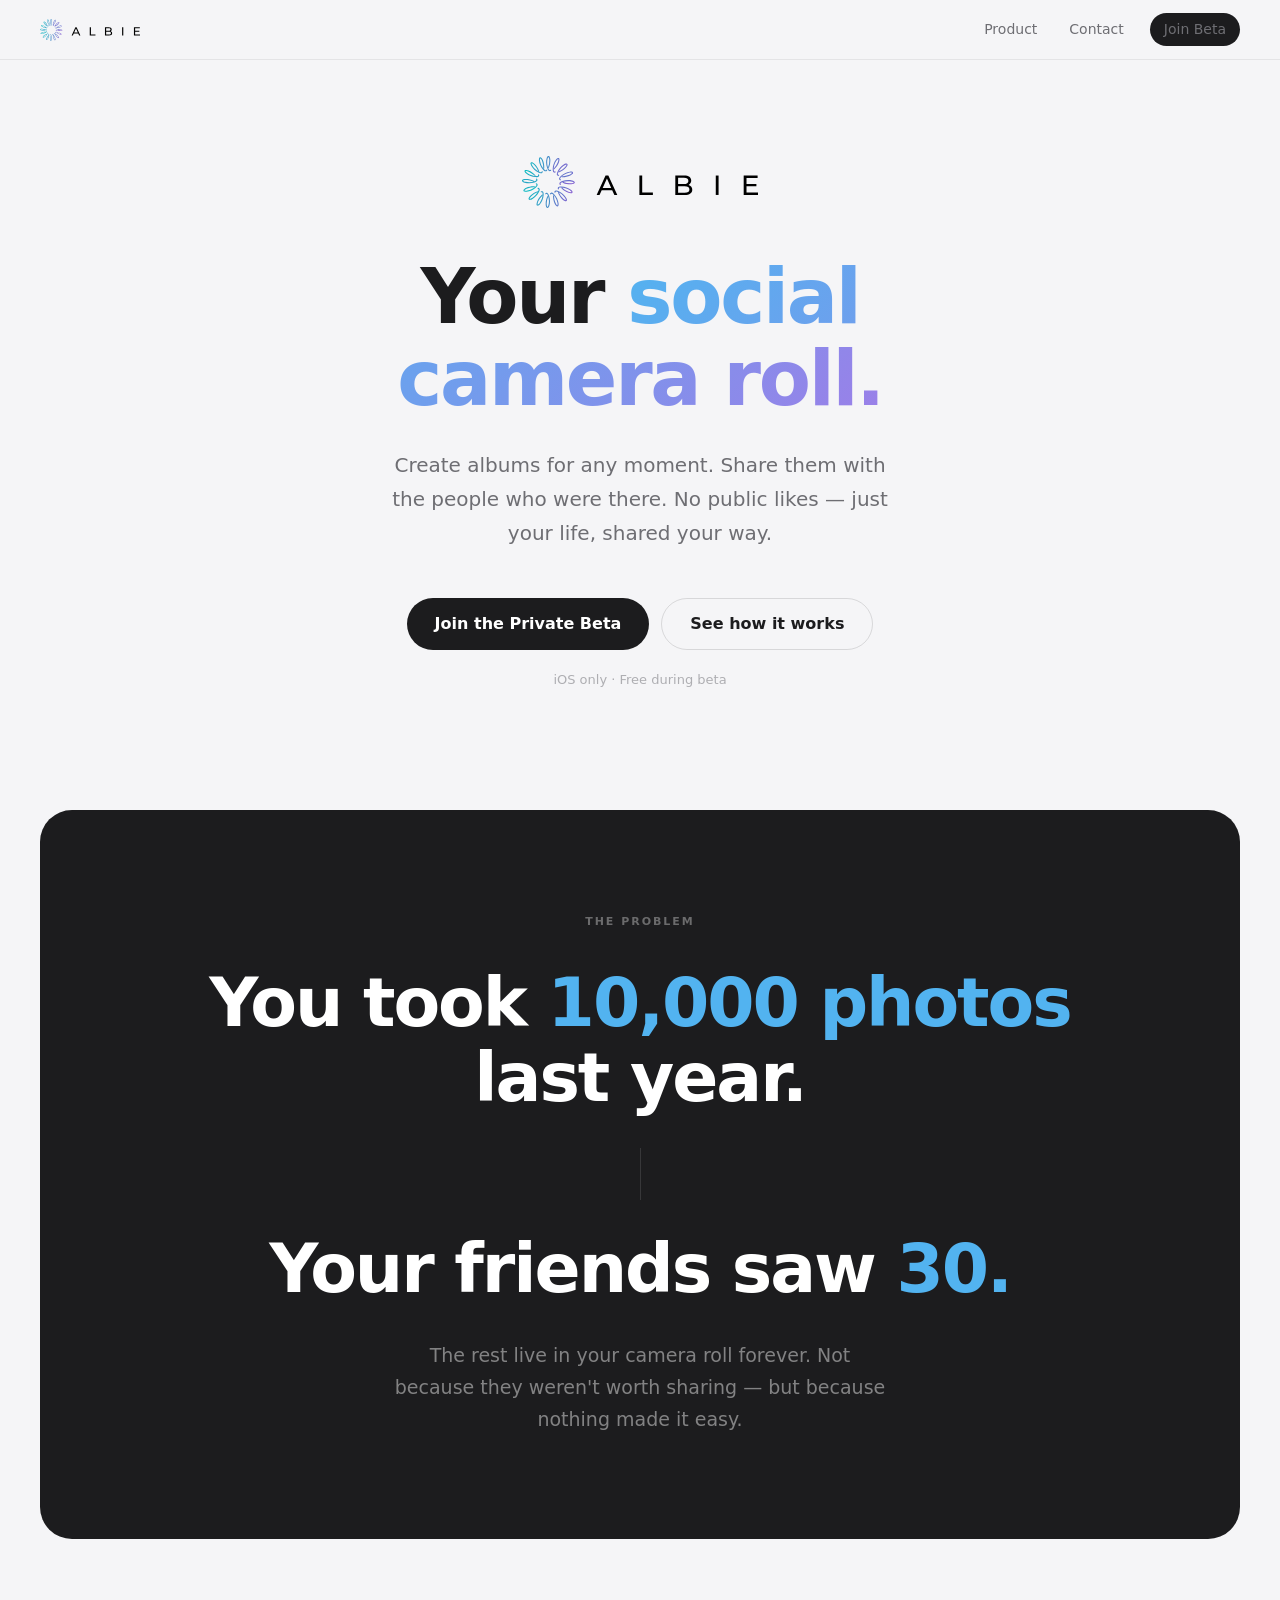
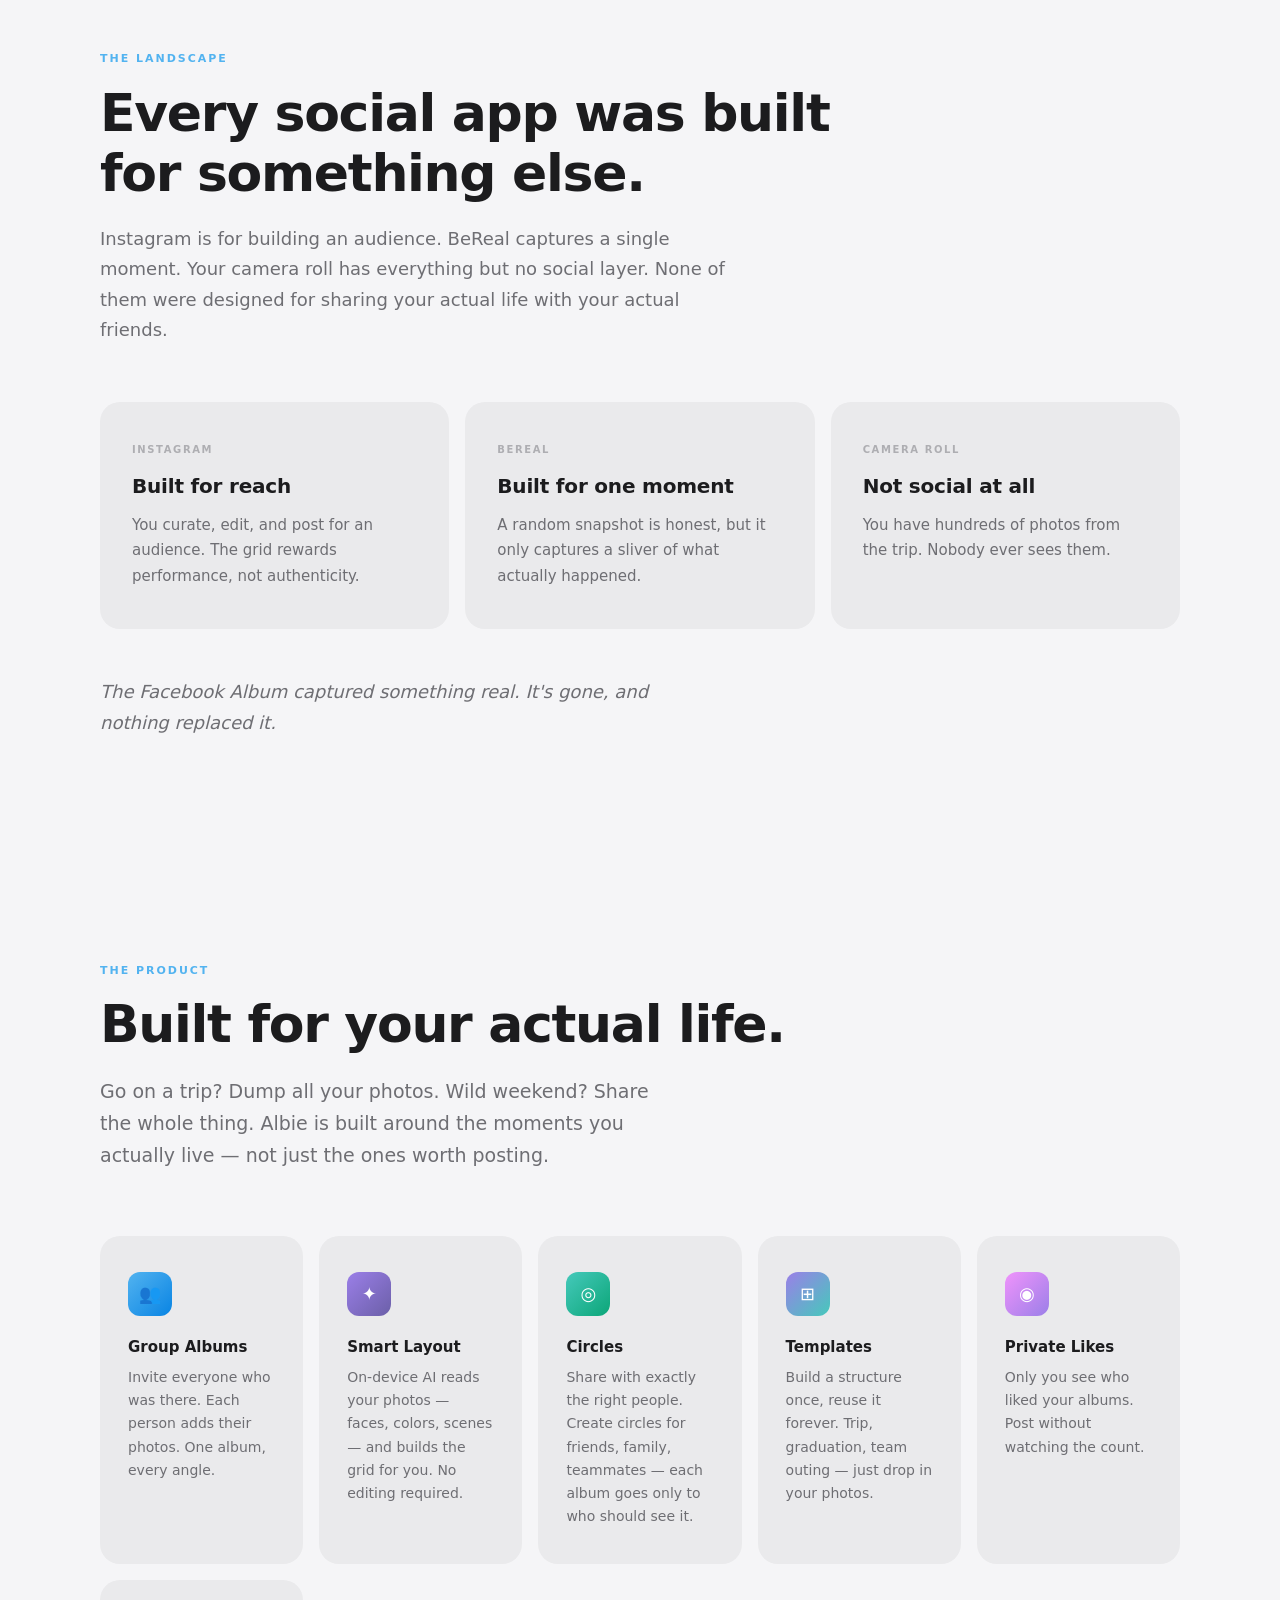
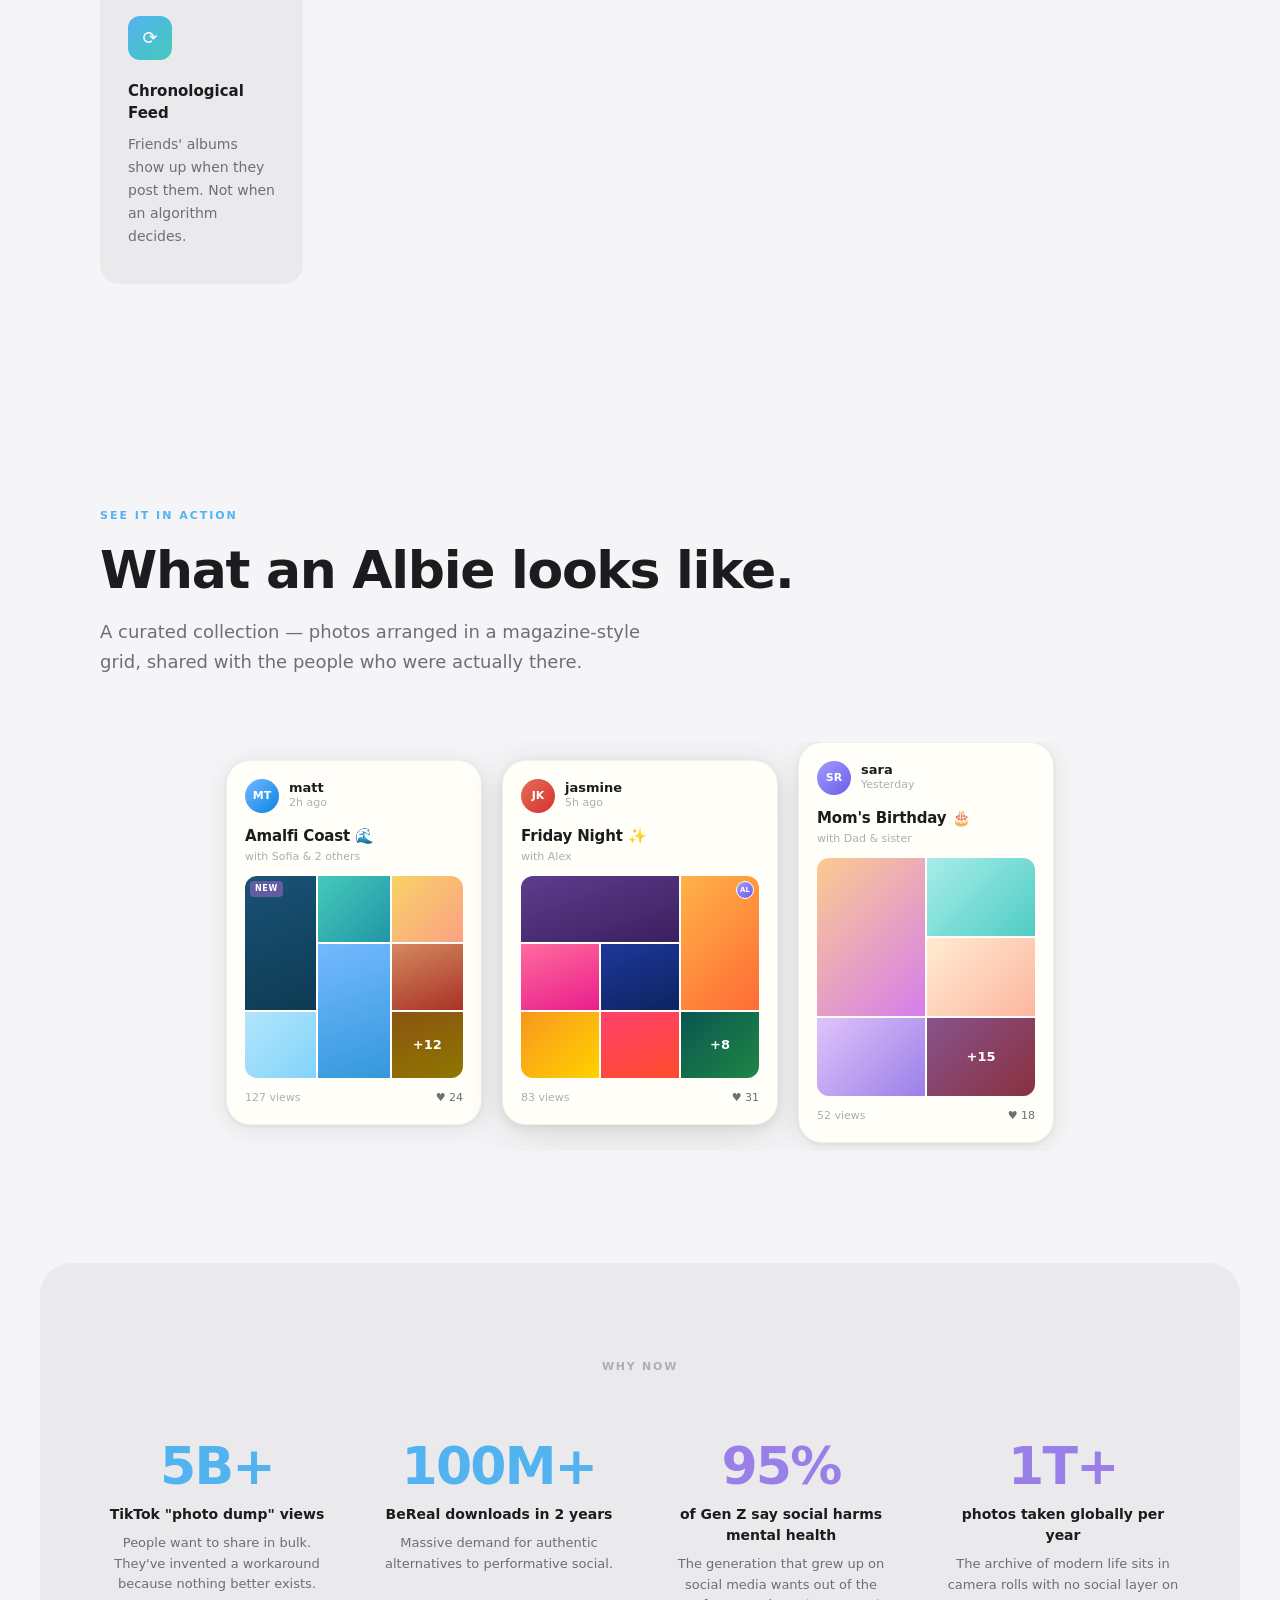
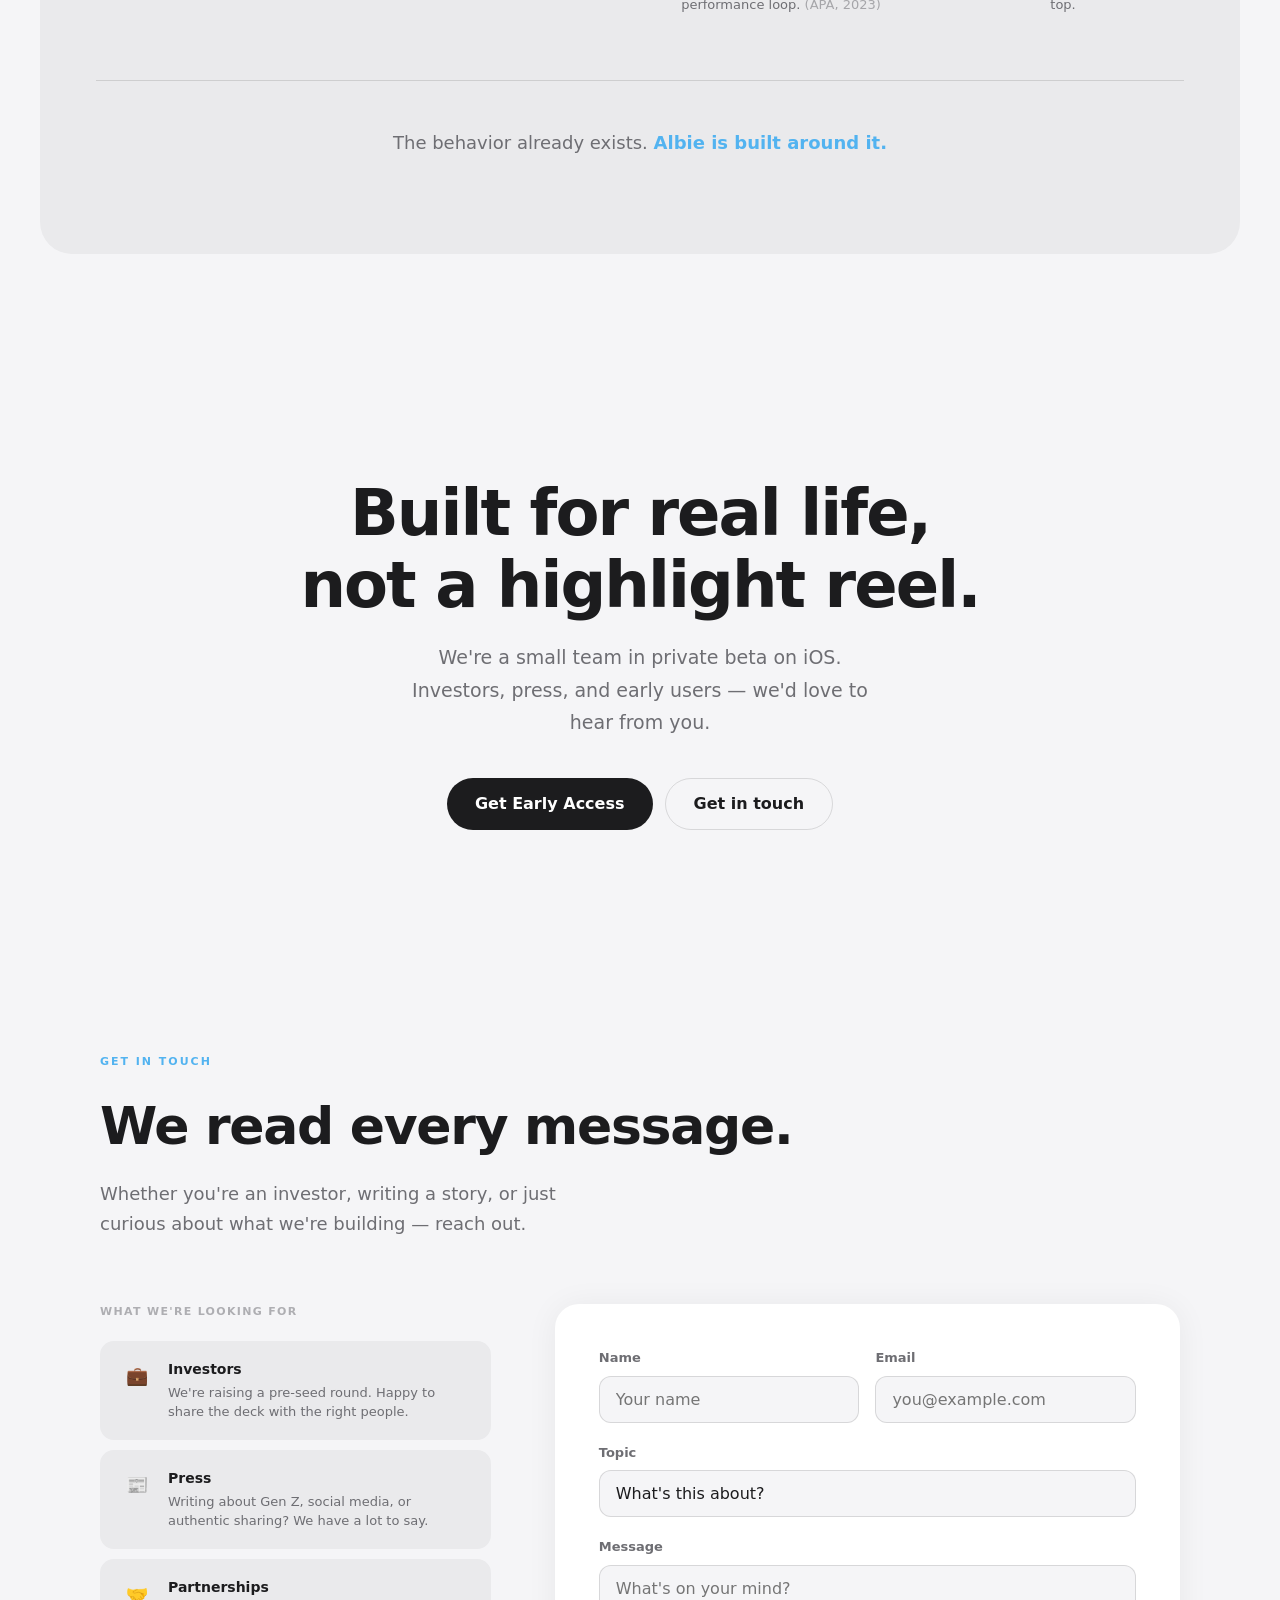
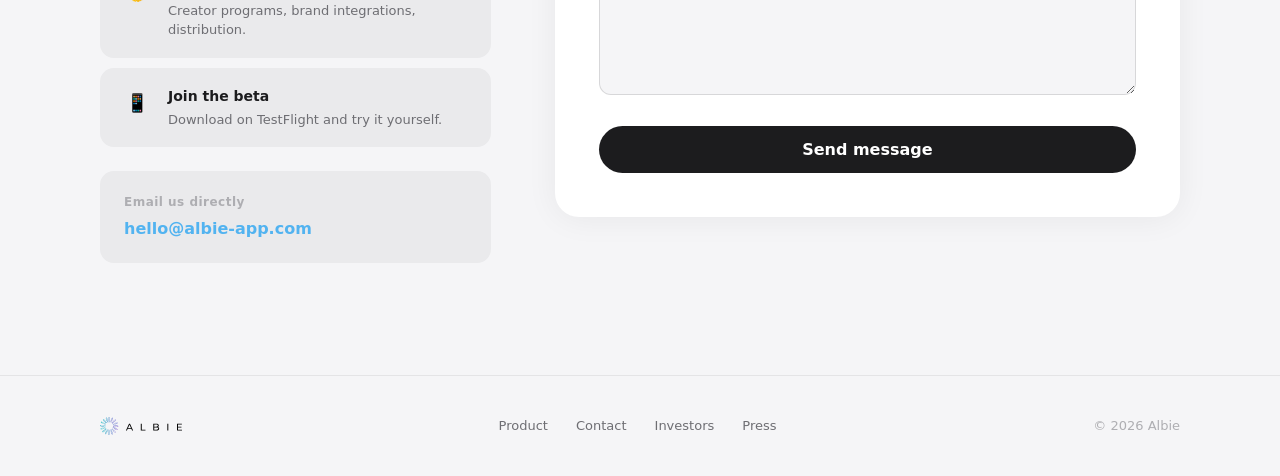
==== index.html @ 9beba61d "Redesign features section with real product capabilities from codebase Replace generic cards with Gr" ====
<!DOCTYPE html>
<html lang="en">
<head>
  <meta charset="UTF-8">
  <meta name="viewport" content="width=device-width, initial-scale=1.0">
  <title>Albie — Share your life, not just the highlights</title>
  <meta name="description" content="Albie is the social camera roll. Create albums for any moment and share them with the people who were there. No algorithm, no performance pressure.">
  <meta property="og:title" content="Albie — Share your life, not just the highlights">
  <meta property="og:description" content="Create albums for any moment. Share them with the people who were actually there.">
  <meta property="og:url" content="https://albie-app.com">
  <link rel="stylesheet" href="styles.css">
</head>
<body>

  <!-- ── Nav ── -->
  <nav>
    <a href="/" class="nav-logo">
      <img src="/albie_logo.svg" height="22" style="width:auto;display:block;" alt="Albie">
    </a>
    <div class="nav-links">
      <a href="#product">Product</a>
      <a href="#contact">Contact</a>
      <a href="https://testflight.apple.com/join/ATGr8Ppr" class="btn btn-primary nav-cta">Join Beta</a>
    </div>
  </nav>

  <!-- ── Hero ── -->
  <section class="hero">
    <div class="container">
      <div class="hero-inner fade-in">

        <div class="hero-logo-wrap">
          <img src="/albie_logo.svg" height="52" style="width:auto;display:block;" alt="Albie">
        </div>

        <h1>Your <span class="gradient-text">social camera roll.</span></h1>

        <p class="hero-sub">
          Create albums for any moment. Share them with the people who were there.
          No public likes — just your life, shared your way.
        </p>

        <div class="hero-cta">
          <a href="https://testflight.apple.com/join/ATGr8Ppr" class="btn btn-primary btn-lg">
            Join the Private Beta
          </a>
          <a href="#product" class="btn btn-ghost btn-lg">See how it works</a>
        </div>

        <p class="hero-note">iOS only · Free during beta</p>

      </div>
    </div>
  </section>

  <!-- ── Problem ── -->
  <div id="problem">
    <div class="problem-wrap fade-in">
      <p class="problem-eyebrow">The problem</p>
      <h2>You took <span class="blue">10,000 photos</span><br>last year.</h2>
      <div class="divider-dot"></div>
      <h2>Your friends saw <span class="blue">30.</span></h2>
      <p class="problem-sub">
        The rest live in your camera roll forever. Not because they weren't worth sharing —
        but because nothing made it easy.
      </p>
    </div>
  </div>

  <!-- ── Why existing apps fail ── -->
  <section class="gap">
    <div class="container">
      <div class="fade-in">
        <div class="eyebrow">The landscape</div>
        <h2>Every social app was built<br>for something else.</h2>
        <p class="gap-lead">Instagram is for building an audience. BeReal captures a single moment. Your camera roll has everything but no social layer. None of them were designed for sharing your actual life with your actual friends.</p>
      </div>

      <div class="gap-cards">
        <div class="gap-card fade-in">
          <div class="gap-card-platform">Instagram</div>
          <h3>Built for reach</h3>
          <p>You curate, edit, and post for an audience. The grid rewards performance, not authenticity.</p>
        </div>
        <div class="gap-card fade-in">
          <div class="gap-card-platform">BeReal</div>
          <h3>Built for one moment</h3>
          <p>A random snapshot is honest, but it only captures a sliver of what actually happened.</p>
        </div>
        <div class="gap-card fade-in">
          <div class="gap-card-platform">Camera Roll</div>
          <h3>Not social at all</h3>
          <p>You have hundreds of photos from the trip. Nobody ever sees them.</p>
        </div>
      </div>

      <p class="gap-footer fade-in">
        The Facebook Album captured something real. It's gone, and nothing replaced it.
      </p>
    </div>
  </section>

  <!-- ── Product ── -->
  <section id="product">
    <div class="container">
      <div class="fade-in">
        <div class="eyebrow">The product</div>
        <h2>Built for your actual life.</h2>
        <p class="solution-lead">
          Go on a trip? Dump all your photos. Wild weekend? Share the whole thing.
          Albie is built around the moments you actually live — not just the ones worth posting.
        </p>
      </div>

      <div class="solution-grid">
        <div class="solution-card fade-in">
          <div class="solution-card-icon" style="background:linear-gradient(135deg,#52B3F0,#0984E3)">👥</div>
          <h3>Group Albums</h3>
          <p>Invite everyone who was there. Each person adds their photos. One album, every angle.</p>
        </div>
        <div class="solution-card fade-in">
          <div class="solution-card-icon" style="background:linear-gradient(135deg,#9B7FE8,#6B5FA8)">✦</div>
          <h3>Smart Layout</h3>
          <p>On-device AI reads your photos — faces, colors, scenes — and builds the grid for you. No editing required.</p>
        </div>
        <div class="solution-card fade-in">
          <div class="solution-card-icon" style="background:linear-gradient(135deg,#45C9BB,#0CA678)">◎</div>
          <h3>Circles</h3>
          <p>Share with exactly the right people. Create circles for friends, family, teammates — each album goes only to who should see it.</p>
        </div>
        <div class="solution-card fade-in">
          <div class="solution-card-icon" style="background:linear-gradient(135deg,#9B7FE8,#45C9BB)">⊞</div>
          <h3>Templates</h3>
          <p>Build a structure once, reuse it forever. Trip, graduation, team outing — just drop in your photos.</p>
        </div>
        <div class="solution-card fade-in">
          <div class="solution-card-icon" style="background:linear-gradient(135deg,#F093FB,#9B7FE8)">◉</div>
          <h3>Private Likes</h3>
          <p>Only you see who liked your albums. Post without watching the count.</p>
        </div>
        <div class="solution-card fade-in">
          <div class="solution-card-icon" style="background:linear-gradient(135deg,#52B3F0,#45C9BB)">⟳</div>
          <h3>Chronological Feed</h3>
          <p>Friends' albums show up when they post them. Not when an algorithm decides.</p>
        </div>
      </div>
    </div>
  </section>

  <!-- ── App Preview / Mockup ── -->
  <section class="mockup-section">
    <div class="container">
      <div class="fade-in">
        <div class="eyebrow">See it in action</div>
        <h2>What an Albie looks like.</h2>
        <p class="mockup-lead">A curated collection — photos arranged in a magazine-style grid, shared with the people who were actually there.</p>
      </div>

      <div class="albie-showcase">

        <div class="albie-card fade-in" style="transition-delay:0.05s">
          <div class="ac-header">
            <div class="ac-avatar" style="background:linear-gradient(135deg,#74B9FF,#0984E3)">MT</div>
            <div>
              <div class="ac-name">matt</div>
              <div class="ac-time">2h ago</div>
            </div>
          </div>
          <div class="ac-title">Amalfi Coast 🌊</div>
          <div class="ac-sub">with Sofia &amp; 2 others</div>
          <div class="ac-grid">
            <div class="ac-p" style="grid-column:1;grid-row:1/3;background:linear-gradient(160deg,#1A5276,#0D3B54)">
              <div class="ac-badge-new">NEW</div>
            </div>
            <div class="ac-p" style="grid-column:2;grid-row:1;background:linear-gradient(135deg,#45C9BB,#2196A6)"></div>
            <div class="ac-p" style="grid-column:3;grid-row:1;background:linear-gradient(135deg,#F6D365,#FDA085)"></div>
            <div class="ac-p" style="grid-column:2;grid-row:2/4;background:linear-gradient(160deg,#74B9FF,#3498DB)"></div>
            <div class="ac-p" style="grid-column:3;grid-row:2;background:linear-gradient(160deg,#D4885F,#A93226)"></div>
            <div class="ac-p" style="grid-column:1;grid-row:3;background:linear-gradient(135deg,#B3E5FC,#81D4FA)"></div>
            <div class="ac-p ac-more" style="grid-column:3;grid-row:3;background:linear-gradient(160deg,#F7971E,#FFD200)"><span>+12</span></div>
          </div>
          <div class="ac-footer">
            <span class="ac-views">127 views</span>
            <span class="ac-likes">♥ 24</span>
          </div>
        </div>

        <div class="albie-card featured fade-in" style="transition-delay:0.15s">
          <div class="ac-header">
            <div class="ac-avatar" style="background:linear-gradient(135deg,#E17055,#D63031)">JK</div>
            <div>
              <div class="ac-name">jasmine</div>
              <div class="ac-time">5h ago</div>
            </div>
          </div>
          <div class="ac-title">Friday Night ✨</div>
          <div class="ac-sub">with Alex</div>
          <div class="ac-grid">
            <div class="ac-p" style="grid-column:1/3;grid-row:1;background:linear-gradient(160deg,#5D3D8E,#3B1F5E)"></div>
            <div class="ac-p" style="grid-column:3;grid-row:1/3;background:linear-gradient(135deg,#FFB347,#FF6B35)">
              <div class="ac-contrib" style="background:linear-gradient(135deg,#A29BFE,#6C5CE7)">AL</div>
            </div>
            <div class="ac-p" style="grid-column:1;grid-row:2;background:linear-gradient(160deg,#FF6B9D,#E91E8C)"></div>
            <div class="ac-p" style="grid-column:2;grid-row:2;background:linear-gradient(160deg,#1E3799,#0C2461)"></div>
            <div class="ac-p" style="grid-column:1;grid-row:3;background:linear-gradient(135deg,#F7971E,#FFD200)"></div>
            <div class="ac-p" style="grid-column:2;grid-row:3;background:linear-gradient(160deg,#FF416C,#FF4B2B)"></div>
            <div class="ac-p ac-more" style="grid-column:3;grid-row:3;background:linear-gradient(135deg,#11998E,#38EF7D)"><span>+8</span></div>
          </div>
          <div class="ac-footer">
            <span class="ac-views">83 views</span>
            <span class="ac-likes">♥ 31</span>
          </div>
        </div>

        <div class="albie-card fade-in" style="transition-delay:0.25s">
          <div class="ac-header">
            <div class="ac-avatar" style="background:linear-gradient(135deg,#A29BFE,#6C5CE7)">SR</div>
            <div>
              <div class="ac-name">sara</div>
              <div class="ac-time">Yesterday</div>
            </div>
          </div>
          <div class="ac-title">Mom's Birthday 🎂</div>
          <div class="ac-sub">with Dad &amp; sister</div>
          <div class="ac-grid ac-grid-2">
            <div class="ac-p" style="grid-column:1;grid-row:1/3;background:linear-gradient(135deg,#FCCB90,#D57EEB)"></div>
            <div class="ac-p" style="grid-column:2;grid-row:1;background:linear-gradient(135deg,#A8EDEA,#4ECDC4)"></div>
            <div class="ac-p" style="grid-column:2;grid-row:2;background:linear-gradient(135deg,#FFECD2,#FCB69F)"></div>
            <div class="ac-p" style="grid-column:1;grid-row:3;background:linear-gradient(135deg,#E0C3FC,#9B7FE8)"></div>
            <div class="ac-p ac-more" style="grid-column:2;grid-row:3;background:linear-gradient(135deg,#F093FB,#F5576C)"><span>+15</span></div>
          </div>
          <div class="ac-footer">
            <span class="ac-views">52 views</span>
            <span class="ac-likes">♥ 18</span>
          </div>
        </div>

      </div>
    </div>
  </section>

  <!-- ── Traction / Market ── -->
  <div style="padding: 0 0 112px;">
    <div class="stats-wrap fade-in">
      <div class="stats-label">Why now</div>
      <div class="stats-grid">
        <div>
          <div class="stat-num blue">5B+</div>
          <div class="stat-title">TikTok "photo dump" views</div>
          <div class="stat-desc">People want to share in bulk. They've invented a workaround because nothing better exists.</div>
        </div>
        <div>
          <div class="stat-num blue">100M+</div>
          <div class="stat-title">BeReal downloads in 2 years</div>
          <div class="stat-desc">Massive demand for authentic alternatives to performative social.</div>
        </div>
        <div>
          <div class="stat-num purple">95%</div>
          <div class="stat-title">of Gen Z say social harms mental health</div>
          <div class="stat-desc">The generation that grew up on social media wants out of the performance loop. <span style="opacity:0.55">(APA, 2023)</span></div>
        </div>
        <div>
          <div class="stat-num purple">1T+</div>
          <div class="stat-title">photos taken globally per year</div>
          <div class="stat-desc">The archive of modern life sits in camera rolls with no social layer on top.</div>
        </div>
      </div>
      <p class="stats-footer">
        The behavior already exists. <span class="blue">Albie is built around it.</span>
      </p>
    </div>
  </div>

  <!-- ── CTA ── -->
  <section class="cta-banner">
    <div class="container fade-in">
      <h2>Built for real life,<br>not a highlight reel.</h2>
      <p>We're a small team in private beta on iOS. Investors, press, and early users — we'd love to hear from you.</p>
      <div class="cta-actions">
        <a href="https://testflight.apple.com/join/ATGr8Ppr" class="btn btn-primary btn-lg">
          Get Early Access
        </a>
        <a href="#contact" class="btn btn-ghost btn-lg">Get in touch</a>
      </div>
    </div>
  </section>

  <!-- ── Contact ── -->
  <section id="contact">
    <div class="container">

      <div class="contact-header fade-in">
        <div class="eyebrow">Get in touch</div>
        <h2>We read every message.</h2>
        <p>Whether you're an investor, writing a story, or just curious about what we're building — reach out.</p>
      </div>

      <div class="contact-grid">

        <div class="contact-info fade-in">
          <h3 class="contact-info-label">What we're looking for</h3>
          <div class="contact-links">

            <a id="investors" href="#contact-form" class="contact-link-item" onclick="document.querySelector('[name=type]').value='investors'; return true;">
              <div class="contact-link-icon">💼</div>
              <div>
                <div class="contact-link-label">Investors</div>
                <div class="contact-link-desc">We're raising a pre-seed round. Happy to share the deck with the right people.</div>
              </div>
            </a>

            <a id="press" href="#contact-form" class="contact-link-item" onclick="document.querySelector('[name=type]').value='press'; return true;">
              <div class="contact-link-icon">📰</div>
              <div>
                <div class="contact-link-label">Press</div>
                <div class="contact-link-desc">Writing about Gen Z, social media, or authentic sharing? We have a lot to say.</div>
              </div>
            </a>

            <a href="#contact-form" class="contact-link-item" onclick="document.querySelector('[name=type]').value='partnerships'; return true;">
              <div class="contact-link-icon">🤝</div>
              <div>
                <div class="contact-link-label">Partnerships</div>
                <div class="contact-link-desc">Creator programs, brand integrations, distribution.</div>
              </div>
            </a>

            <a href="https://testflight.apple.com/join/ATGr8Ppr" class="contact-link-item">
              <div class="contact-link-icon">📱</div>
              <div>
                <div class="contact-link-label">Join the beta</div>
                <div class="contact-link-desc">Download on TestFlight and try it yourself.</div>
              </div>
            </a>

          </div>

          <div class="contact-email-card">
            <div class="contact-email-label">Email us directly</div>
            <a href="mailto:hello@albie-app.com" class="contact-email-link">hello@albie-app.com</a>
          </div>
        </div>

        <div id="contact-form" class="fade-in">
          <div class="contact-form-card">
            <div id="form-wrapper">
              <form id="contact-form-el">
                <div class="form-row-2">
                  <div class="form-group">
                    <label for="name">Name</label>
                    <input type="text" id="name" name="name" placeholder="Your name" required>
                  </div>
                  <div class="form-group">
                    <label for="email">Email</label>
                    <input type="email" id="email" name="email" placeholder="you@example.com" required>
                  </div>
                </div>
                <div class="form-group">
                  <label for="type">Topic</label>
                  <select id="type" name="type" required>
                    <option value="" disabled selected>What's this about?</option>
                    <option value="investors">Investment</option>
                    <option value="press">Press / Media</option>
                    <option value="partnerships">Partnerships</option>
                    <option value="beta">Beta feedback</option>
                    <option value="general">General</option>
                  </select>
                </div>
                <div class="form-group">
                  <label for="message">Message</label>
                  <textarea id="message" name="message" placeholder="What's on your mind?" required></textarea>
                </div>
                <button type="submit" class="btn btn-primary" style="width:100%;justify-content:center;font-size:16px;padding:14px;margin-top:4px;">
                  Send message
                </button>
              </form>
            </div>
            <div class="form-success" id="form-success-inline">
              <div class="success-icon">✉️</div>
              <h3>Got it.</h3>
              <p>Thanks for reaching out. We'll get back to you within a day or two.</p>
            </div>
          </div>
        </div>

      </div>
    </div>
  </section>

  <!-- ── Footer ── -->
  <footer>
    <div class="footer-inner">
      <a href="/" class="footer-logo">
        <img src="/albie_logo.svg" height="18" style="width:auto;display:block;" alt="Albie">
      </a>
      <div class="footer-links">
        <a href="#product">Product</a>
        <a href="#contact">Contact</a>
        <a href="#investors">Investors</a>
        <a href="#press">Press</a>
      </div>
      <span class="footer-copy">© 2026 Albie</span>
    </div>
  </footer>

  <script>
    // Fade-in on scroll
    const observer = new IntersectionObserver(
      entries => entries.forEach(e => { if (e.isIntersecting) e.target.classList.add('visible'); }),
      { threshold: 0.08, rootMargin: '0px 0px -32px 0px' }
    );
    document.querySelectorAll('.fade-in').forEach(el => observer.observe(el));

    // Anchor scroll — intercept all internal links and offset by nav height
    document.querySelectorAll('a[href^="#"]').forEach(a => {
      a.addEventListener('click', function(e) {
        const href = this.getAttribute('href');
        if (!href || href === '#') return;
        const target = document.querySelector(href);
        if (!target) return;
        e.preventDefault();
        const navH = document.querySelector('nav').offsetHeight;
        const targetTop = target.getBoundingClientRect().top + window.scrollY;
        window.scrollTo({ top: targetTop - navH - 48, behavior: 'smooth' });
      });
    });

    // Contact form
    document.getElementById('contact-form-el').addEventListener('submit', async function(e) {
      e.preventDefault();
      const data = Object.fromEntries(new FormData(e.target));
      try {
        const res = await fetch('/api/contact', {
          method: 'POST',
          headers: { 'Content-Type': 'application/json' },
          body: JSON.stringify(data),
        });
        if (res.ok) {
          document.getElementById('form-wrapper').style.display = 'none';
          document.getElementById('form-success-inline').style.display = 'block';
        } else {
          alert('Something went wrong. Email us at hello@albie-app.com');
        }
      } catch {
        alert('Something went wrong. Email us at hello@albie-app.com');
      }
    });
  </script>
</body>
</html>
---- styles.css ----
:root {
  --bg: #F5F5F7;
  --surface: #EAEAEC;
  --surface-alt: #E2E2E5;
  --text: #1C1C1E;
  --text-secondary: #6E6E73;
  --text-tertiary: #AEAEB2;
  --blue: #52B3F0;
  --purple: #9B7FE8;
  --teal: #45C9BB;
  --border: rgba(0,0,0,0.07);
  --border-strong: rgba(0,0,0,0.12);
  --radius: 20px;
  --max: 1080px;
  --nav-h: 60px;
}

*, *::before, *::after { box-sizing: border-box; margin: 0; padding: 0; }

html {
  font-family: -apple-system, BlinkMacSystemFont, 'Segoe UI', system-ui, sans-serif;
  background: var(--bg);
  color: var(--text);
  line-height: 1.5;
  -webkit-font-smoothing: antialiased;
  /* No CSS scroll-behavior — JS handles it precisely */
}

/* ── Nav ── */
nav {
  position: fixed; top: 0; left: 0; right: 0; z-index: 100;
  display: flex; align-items: center; justify-content: space-between;
  padding: 0 40px; height: var(--nav-h);
  background: rgba(245,245,247,0.92);
  backdrop-filter: blur(24px);
  -webkit-backdrop-filter: blur(24px);
  border-bottom: 1px solid var(--border);
}
.nav-logo { display: flex; align-items: center; text-decoration: none; }
.nav-links { display: flex; align-items: center; gap: 4px; }
.nav-links a {
  font-size: 14px; font-weight: 500; color: var(--text-secondary);
  text-decoration: none; padding: 6px 14px; border-radius: 20px;
  transition: color 0.15s, background 0.15s;
}
.nav-links a:hover { color: var(--text); background: var(--surface); }
.nav-cta { margin-left: 8px; }

/* ── Buttons ── */
.btn {
  display: inline-flex; align-items: center; justify-content: center; gap: 8px;
  padding: 10px 22px; border-radius: 100px;
  font-size: 15px; font-weight: 600; text-decoration: none;
  transition: opacity 0.15s, transform 0.12s;
  cursor: pointer; border: none; font-family: inherit; white-space: nowrap;
}
.btn:active { transform: scale(0.97); }
.btn-primary { background: var(--text); color: #fff; }
.btn-primary:hover { opacity: 0.8; }
.btn-ghost { background: transparent; color: var(--text); border: 1.5px solid var(--border-strong); }
.btn-ghost:hover { background: var(--surface); }
.btn-lg { font-size: 16px; padding: 13px 28px; }

/* ── Layout ── */
section { padding: 112px 40px; }
.container { max-width: var(--max); margin: 0 auto; }
.eyebrow {
  font-size: 11px; font-weight: 700; letter-spacing: 0.18em;
  text-transform: uppercase; color: var(--blue); margin-bottom: 16px;
}

/* ── Gradient text ── */
.gradient-text {
  background: linear-gradient(135deg, var(--blue) 0%, var(--purple) 100%);
  -webkit-background-clip: text;
  -webkit-text-fill-color: transparent;
  background-clip: text;
}

/* ── Hero ── */
.hero {
  padding-top: calc(var(--nav-h) + 96px);
  padding-bottom: 120px;
  text-align: center;
}
.hero-inner { max-width: 740px; margin: 0 auto; }

.hero-logo-wrap {
  display: flex; justify-content: center;
  margin-bottom: 48px;
}

.hero h1 {
  font-size: clamp(44px, 6.5vw, 76px); font-weight: 700;
  letter-spacing: -0.03em; line-height: 1.08; margin-bottom: 28px;
}
.hero-sub {
  font-size: 20px; color: var(--text-secondary);
  max-width: 500px; margin: 0 auto 48px; line-height: 1.7;
}
.hero-cta { display: flex; gap: 12px; justify-content: center; flex-wrap: wrap; }
.hero-note { font-size: 13px; color: var(--text-tertiary); margin-top: 20px; }

/* ── Problem ── */
.problem-wrap {
  margin: 0 40px;
  background: var(--text); color: #fff;
  border-radius: 32px; padding: 104px 56px;
  text-align: center;
}
.problem-eyebrow {
  font-size: 11px; font-weight: 700; letter-spacing: 0.18em;
  text-transform: uppercase; color: rgba(255,255,255,0.35);
  margin-bottom: 36px; display: block;
}
.problem-wrap h2 {
  font-size: clamp(36px, 5.5vw, 68px); font-weight: 700;
  letter-spacing: -0.03em; line-height: 1.1;
}
.problem-wrap h2 .blue { color: var(--blue); }
.divider-dot {
  width: 1px; height: 52px; background: rgba(255,255,255,0.12);
  margin: 32px auto;
}
.problem-sub {
  font-size: 19px; color: rgba(255,255,255,0.45);
  max-width: 500px; margin: 32px auto 0;
  line-height: 1.7;
}

/* ── Gap ── */
.gap h2 {
  font-size: clamp(28px, 4.5vw, 52px); font-weight: 700;
  letter-spacing: -0.025em; line-height: 1.15; margin-bottom: 20px;
}
.gap-lead {
  color: var(--text-secondary); font-size: 18px;
  max-width: 640px; line-height: 1.7; margin-bottom: 56px;
}
.gap-cards {
  display: grid; grid-template-columns: repeat(3, 1fr);
  gap: 16px; margin-bottom: 48px;
}
.gap-card {
  background: var(--surface); border-radius: var(--radius); padding: 40px 32px;
  transition: background 0.2s;
}
.gap-card:hover { background: var(--surface-alt); }
.gap-card-platform {
  font-size: 10px; font-weight: 700; letter-spacing: 0.16em;
  text-transform: uppercase; color: var(--text-tertiary); margin-bottom: 14px;
}
.gap-card h3 { font-size: 20px; font-weight: 700; margin-bottom: 12px; letter-spacing: -0.01em; }
.gap-card p { font-size: 15px; color: var(--text-secondary); line-height: 1.7; }
.gap-footer {
  font-size: 18px; color: var(--text-secondary);
  max-width: 560px; line-height: 1.7; font-style: italic;
}

/* ── Product / Solution ── */
#product h2 {
  font-size: clamp(28px, 4.5vw, 52px); font-weight: 700;
  letter-spacing: -0.025em; line-height: 1.15; margin-bottom: 20px;
}
.solution-lead {
  font-size: 19px; color: var(--text-secondary);
  max-width: 580px; margin-bottom: 64px; line-height: 1.7;
}
.solution-grid {
  display: grid; grid-template-columns: repeat(auto-fill, minmax(195px, 1fr));
  gap: 16px;
}
.solution-card {
  background: var(--surface); border-radius: var(--radius); padding: 36px 28px;
  transition: background 0.2s;
}
.solution-card:hover { background: var(--surface-alt); }
.solution-card-icon {
  width: 44px; height: 44px; border-radius: 12px;
  background: var(--text); color: #fff;
  display: flex; align-items: center; justify-content: center;
  font-size: 18px; margin-bottom: 20px;
  flex-shrink: 0;
}
.solution-card h3 { font-size: 15px; font-weight: 700; margin-bottom: 8px; }
.solution-card p { font-size: 14px; color: var(--text-secondary); line-height: 1.65; }

/* ── Stats ── */
.stats-wrap {
  background: var(--surface); border-radius: 32px;
  margin: 0 40px; padding: 96px 56px;
}
.stats-label {
  font-size: 11px; font-weight: 700; letter-spacing: 0.16em;
  text-transform: uppercase; color: var(--text-tertiary);
  text-align: center; margin-bottom: 64px;
}
.stats-grid {
  display: grid; grid-template-columns: repeat(4, 1fr);
  gap: 40px; text-align: center;
}
.stat-num {
  font-size: 52px; font-weight: 700; line-height: 1;
  letter-spacing: -0.035em; margin-bottom: 12px;
}
.stat-num.blue { color: var(--blue); }
.stat-num.purple { color: var(--purple); }
.stat-title { font-size: 14px; font-weight: 600; margin-bottom: 8px; }
.stat-desc { font-size: 13px; color: var(--text-secondary); line-height: 1.6; }
.stats-footer {
  text-align: center; margin-top: 64px; padding-top: 48px;
  border-top: 1px solid var(--border-strong);
  font-size: 18px; color: var(--text-secondary); line-height: 1.6;
}
.stats-footer .blue { color: var(--blue); font-weight: 600; }

/* ── CTA Banner ── */
.cta-banner { text-align: center; }
.cta-banner h2 {
  font-size: clamp(34px, 5.5vw, 64px); font-weight: 700;
  letter-spacing: -0.03em; line-height: 1.12; margin-bottom: 20px;
}
.cta-banner p {
  font-size: 19px; color: var(--text-secondary);
  max-width: 480px; margin: 0 auto 40px; line-height: 1.7;
}
.cta-actions { display: flex; gap: 12px; justify-content: center; flex-wrap: wrap; }

/* ── Contact ── */
#contact .contact-header { margin-bottom: 64px; }
#contact .contact-header h2 {
  font-size: clamp(32px, 4.5vw, 52px); font-weight: 700;
  letter-spacing: -0.025em; margin-bottom: 14px;
}
#contact .contact-header p {
  font-size: 18px; color: var(--text-secondary); line-height: 1.7; max-width: 480px;
}
.contact-grid {
  display: grid; grid-template-columns: 1fr 1.6fr; gap: 64px; align-items: start;
}
.contact-info-label {
  font-size: 11px; font-weight: 700; letter-spacing: 0.12em;
  text-transform: uppercase; color: var(--text-tertiary); margin-bottom: 20px;
}
.contact-links { display: flex; flex-direction: column; gap: 10px; }
.contact-link-item {
  display: flex; align-items: flex-start; gap: 14px;
  padding: 18px 20px; background: var(--surface);
  border-radius: 14px; text-decoration: none; color: inherit;
  transition: background 0.15s;
}
.contact-link-item:hover { background: var(--surface-alt); }
.contact-link-icon {
  font-size: 18px; flex-shrink: 0; width: 34px; height: 34px;
  display: flex; align-items: center; justify-content: center;
}
.contact-link-label { font-size: 14px; font-weight: 600; margin-bottom: 3px; }
.contact-link-desc { font-size: 13px; color: var(--text-secondary); line-height: 1.5; }
.contact-email-card {
  margin-top: 24px; padding: 22px 24px;
  background: var(--surface); border-radius: 14px;
}
.contact-email-label {
  font-size: 12px; font-weight: 600; color: var(--text-tertiary);
  letter-spacing: 0.04em; margin-bottom: 6px;
}
.contact-email-link {
  font-size: 16px; font-weight: 600; color: var(--blue); text-decoration: none;
}
.contact-email-link:hover { text-decoration: underline; }
.contact-form-card {
  background: #fff; border-radius: 24px; padding: 44px;
  box-shadow: 0 2px 32px rgba(0,0,0,0.06);
}
.form-group { margin-bottom: 20px; }
.form-group label {
  display: block; font-size: 13px; font-weight: 600;
  color: var(--text-secondary); margin-bottom: 8px;
}
.form-group input,
.form-group select,
.form-group textarea {
  width: 100%; padding: 13px 16px;
  border-radius: 12px; border: 1.5px solid var(--border-strong);
  background: var(--bg); font-size: 16px; font-family: inherit;
  color: var(--text); outline: none; transition: border-color 0.2s;
  -webkit-appearance: none; appearance: none;
}
.form-group input:focus,
.form-group select:focus,
.form-group textarea:focus { border-color: var(--blue); }
.form-group textarea { resize: vertical; min-height: 130px; }
.form-row-2 { display: grid; grid-template-columns: 1fr 1fr; gap: 16px; }
.form-success { display: none; text-align: center; padding: 64px 20px; }
.form-success .success-icon { font-size: 44px; margin-bottom: 16px; }
.form-success h3 { font-size: 24px; font-weight: 700; margin-bottom: 10px; }
.form-success p { color: var(--text-secondary); font-size: 16px; }

/* ── App Mockup ── */
.mockup-section h2 {
  font-size: clamp(28px, 4.5vw, 52px); font-weight: 700;
  letter-spacing: -0.025em; line-height: 1.15; margin-bottom: 16px;
}
.mockup-lead {
  font-size: 18px; color: var(--text-secondary);
  max-width: 540px; line-height: 1.7; margin-bottom: 64px;
}
.albie-showcase {
  display: flex; gap: 20px; align-items: center; justify-content: center;
  overflow-x: auto; -webkit-overflow-scrolling: touch;
  scrollbar-width: none; padding-bottom: 8px;
}
.albie-showcase::-webkit-scrollbar { display: none; }
.albie-card {
  background: #FFFEF9; border-radius: 24px; padding: 18px;
  width: 256px; flex-shrink: 0;
  box-shadow: 0 4px 24px rgba(40,25,10,0.10), 0 1px 4px rgba(40,25,10,0.06);
  border: 1px solid rgba(40,25,10,0.06);
  transition: transform 0.25s ease, box-shadow 0.25s ease;
}
.albie-card:hover {
  transform: translateY(-6px);
  box-shadow: 0 16px 48px rgba(40,25,10,0.15), 0 2px 8px rgba(40,25,10,0.08);
}
.albie-card.featured {
  width: 276px;
  box-shadow: 0 8px 40px rgba(40,25,10,0.14), 0 2px 8px rgba(40,25,10,0.08);
}
.ac-header {
  display: flex; align-items: center; gap: 10px; margin-bottom: 12px;
}
.ac-avatar {
  width: 34px; height: 34px; border-radius: 50%;
  display: flex; align-items: center; justify-content: center;
  font-size: 11px; font-weight: 700; color: #fff; flex-shrink: 0;
}
.ac-name { font-size: 13px; font-weight: 600; color: var(--text); line-height: 1.2; }
.ac-time { font-size: 11px; color: var(--text-tertiary); }
.ac-title { font-size: 15px; font-weight: 700; letter-spacing: -0.01em; margin-bottom: 2px; }
.ac-sub { font-size: 11px; color: var(--text-tertiary); margin-bottom: 10px; }
.ac-grid {
  display: grid; grid-template-columns: repeat(3, 1fr);
  grid-auto-rows: 66px; gap: 2px;
  border-radius: 12px; overflow: hidden; margin-bottom: 12px;
}
.ac-grid.ac-grid-2 { grid-template-columns: repeat(2, 1fr); grid-auto-rows: 78px; }
.ac-p {
  position: relative;
  animation: acPulse 4s ease-in-out infinite alternate;
}
.ac-p:nth-child(2) { animation-delay: 0.6s; }
.ac-p:nth-child(3) { animation-delay: 1.2s; }
.ac-p:nth-child(4) { animation-delay: 0.4s; }
.ac-p:nth-child(5) { animation-delay: 1.8s; }
.ac-p:nth-child(6) { animation-delay: 0.9s; }
.ac-p:nth-child(7) { animation-delay: 1.5s; }
@keyframes acPulse {
  0% { filter: brightness(1) saturate(1); }
  100% { filter: brightness(1.12) saturate(1.06); }
}
.ac-more {
  display: flex; align-items: center; justify-content: center;
}
.ac-more::before {
  content: ''; position: absolute; inset: 0; background: rgba(0,0,0,0.44);
}
.ac-more span {
  position: relative; z-index: 1;
  color: #fff; font-size: 13px; font-weight: 700;
}
.ac-badge-new {
  position: absolute; top: 5px; left: 5px;
  background: rgba(107,95,168,0.9); color: #fff;
  font-size: 8px; font-weight: 800; letter-spacing: 0.08em;
  padding: 2px 5px; border-radius: 4px;
}
.ac-contrib {
  position: absolute; top: 5px; right: 5px;
  width: 18px; height: 18px; border-radius: 50%;
  border: 1.5px solid #fff;
  font-size: 7px; font-weight: 700; color: #fff;
  display: flex; align-items: center; justify-content: center;
}
.ac-footer {
  display: flex; align-items: center; justify-content: space-between;
}
.ac-views { font-size: 11px; color: var(--text-tertiary); }
.ac-likes { font-size: 11px; color: var(--text-secondary); font-weight: 500; }

/* ── Footer ── */
footer { border-top: 1px solid var(--border); padding: 40px 40px; }
.footer-inner {
  max-width: var(--max); margin: 0 auto;
  display: flex; align-items: center; justify-content: space-between;
  flex-wrap: wrap; gap: 16px;
}
.footer-logo { display: flex; align-items: center; text-decoration: none; }
.footer-links { display: flex; gap: 28px; }
.footer-links a {
  font-size: 13px; color: var(--text-secondary); text-decoration: none;
  transition: color 0.15s;
}
.footer-links a:hover { color: var(--text); }
.footer-copy { font-size: 13px; color: var(--text-tertiary); }

/* ── Fade-in ── */
.fade-in {
  opacity: 0; transform: translateY(20px);
  transition: opacity 0.55s ease, transform 0.55s ease;
}
.fade-in.visible { opacity: 1; transform: translateY(0); }

/* ── Responsive ── */
@media (max-width: 860px) {
  .gap-cards { grid-template-columns: 1fr; }
  .stats-grid { grid-template-columns: repeat(2, 1fr); gap: 36px; }
}
@media (max-width: 740px) {
  nav { padding: 0 20px; }
  section { padding: 80px 20px; }
  .problem-wrap { margin: 0 16px; padding: 72px 28px; }
  .stats-wrap { margin: 0 16px; padding: 64px 28px; }
  .contact-grid { grid-template-columns: 1fr; gap: 40px; }
  .form-row-2 { grid-template-columns: 1fr; }
  .contact-form-card { padding: 28px 20px; }
  .footer-inner { flex-direction: column; align-items: flex-start; }
  .hero { padding-top: calc(var(--nav-h) + 56px); padding-bottom: 80px; }
  .hero h1 { font-size: clamp(36px, 10vw, 56px); }
  .hero-sub { font-size: 17px; }
  .stats-grid { grid-template-columns: 1fr 1fr; }
}
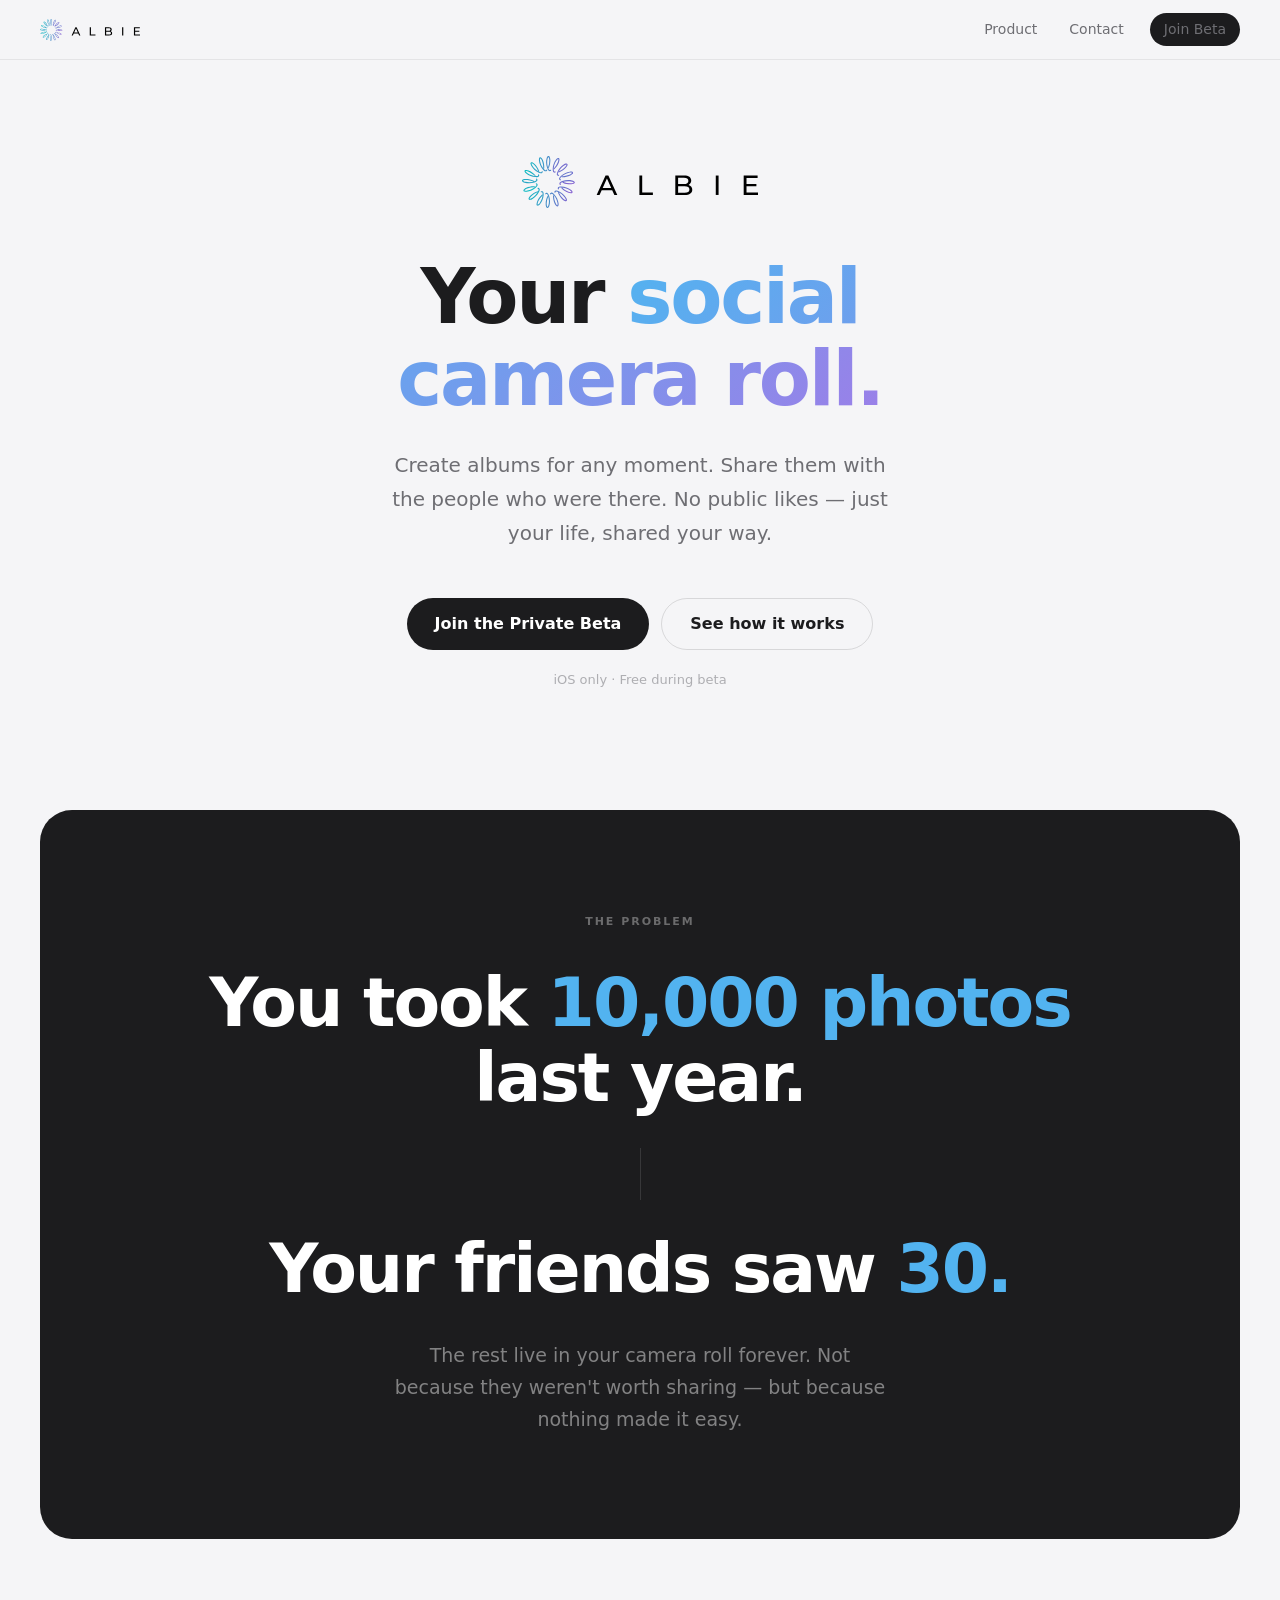
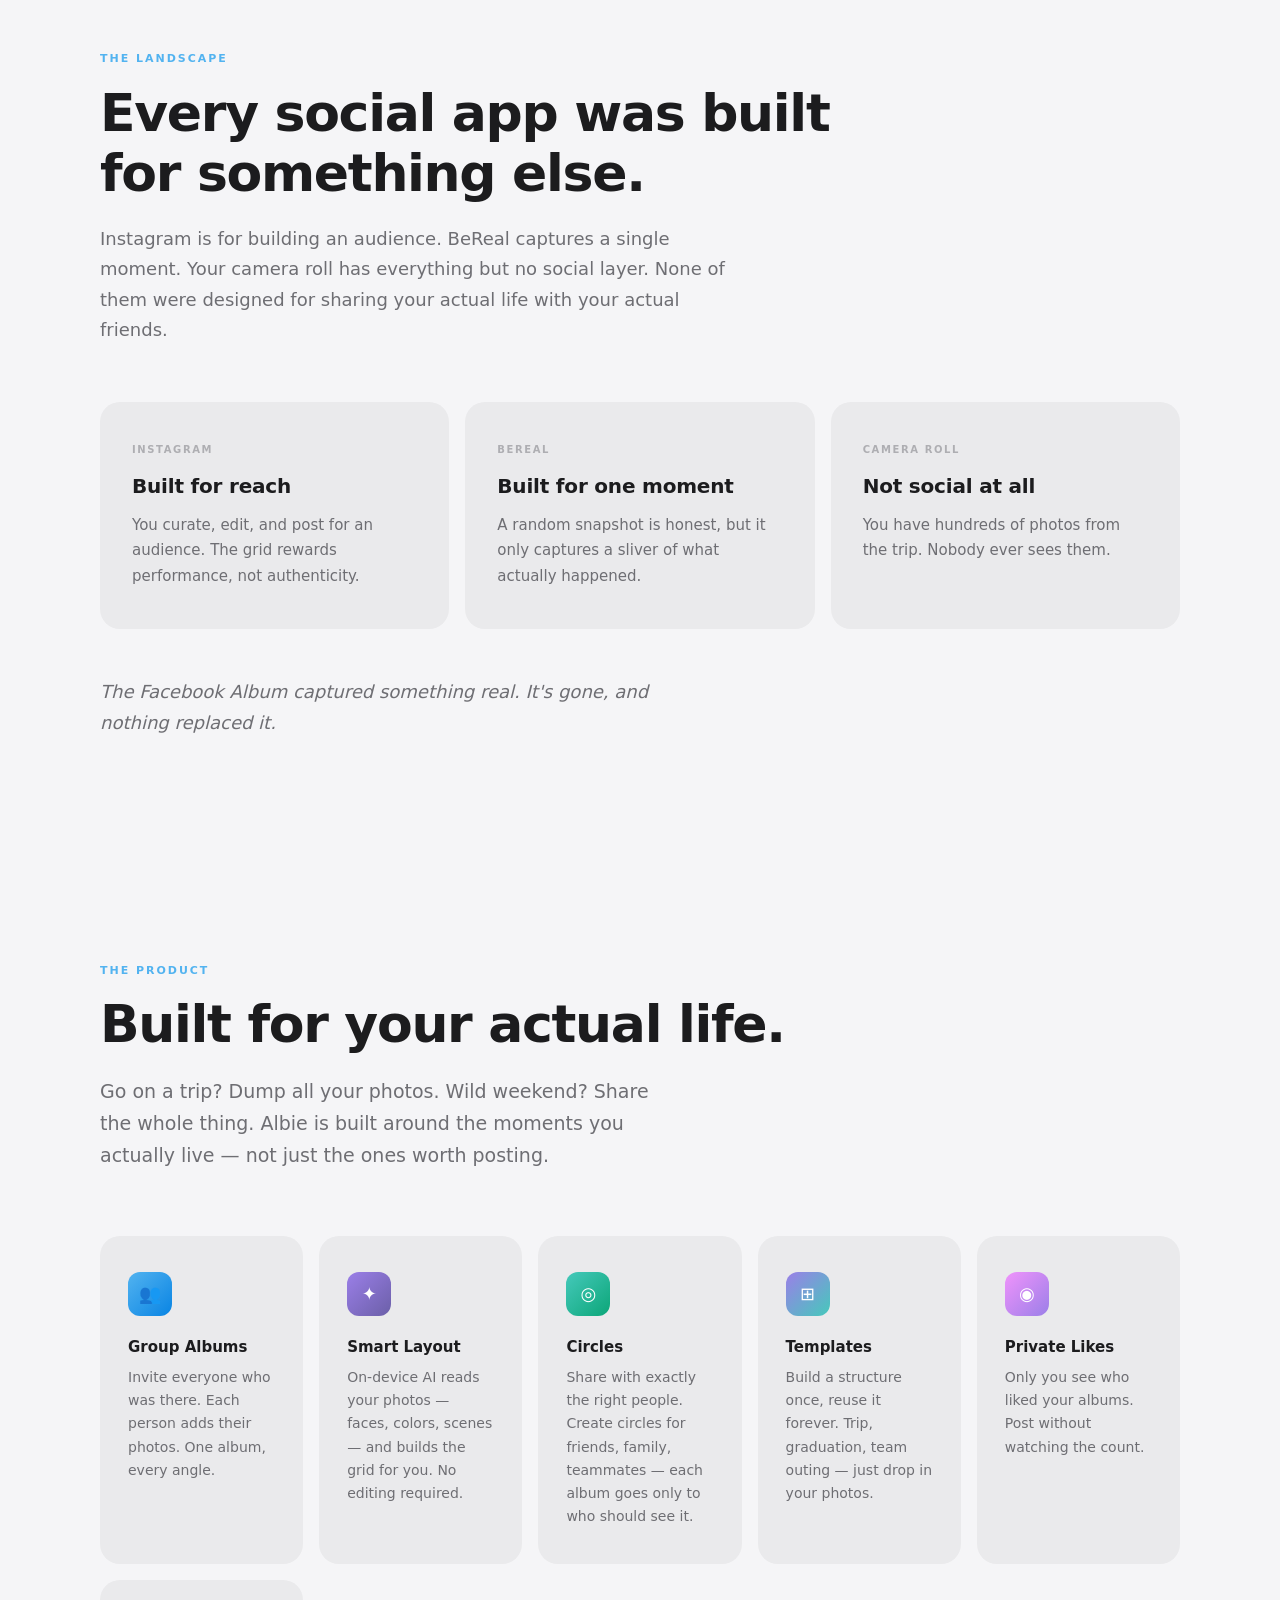
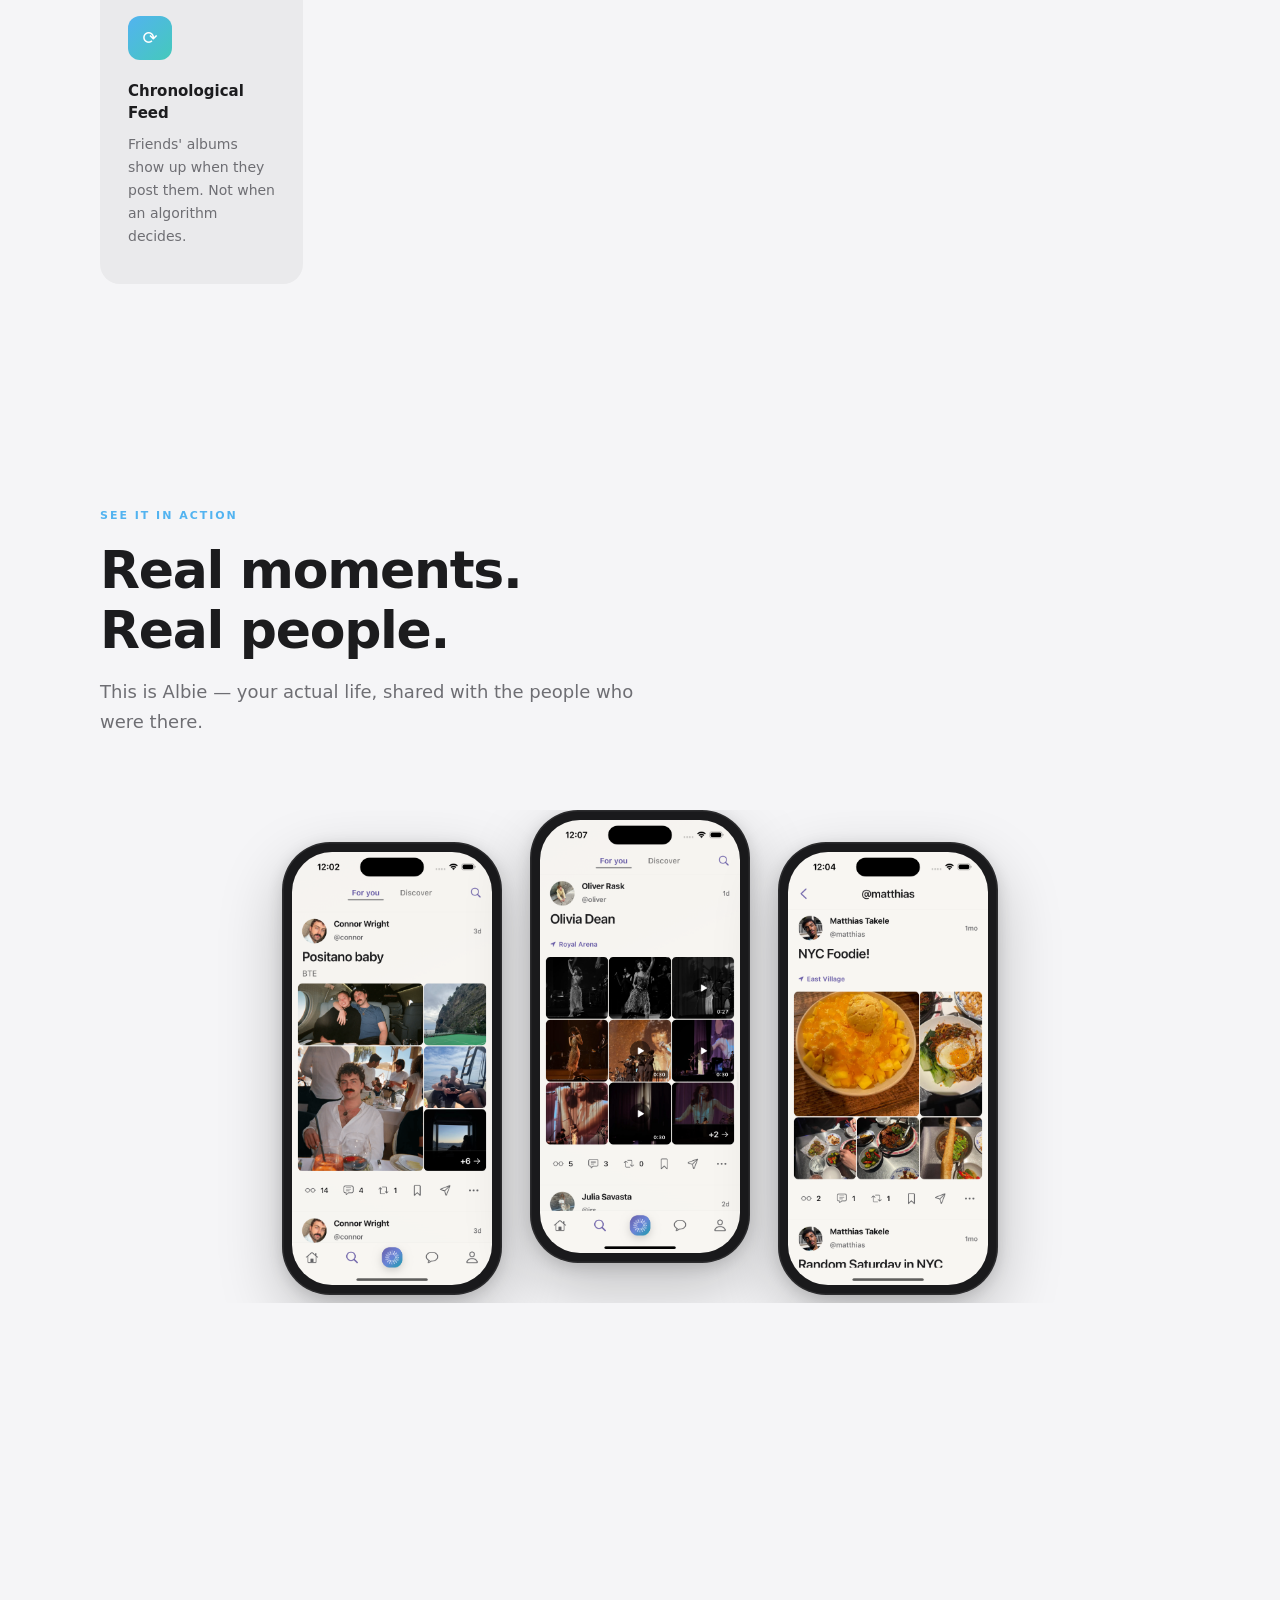
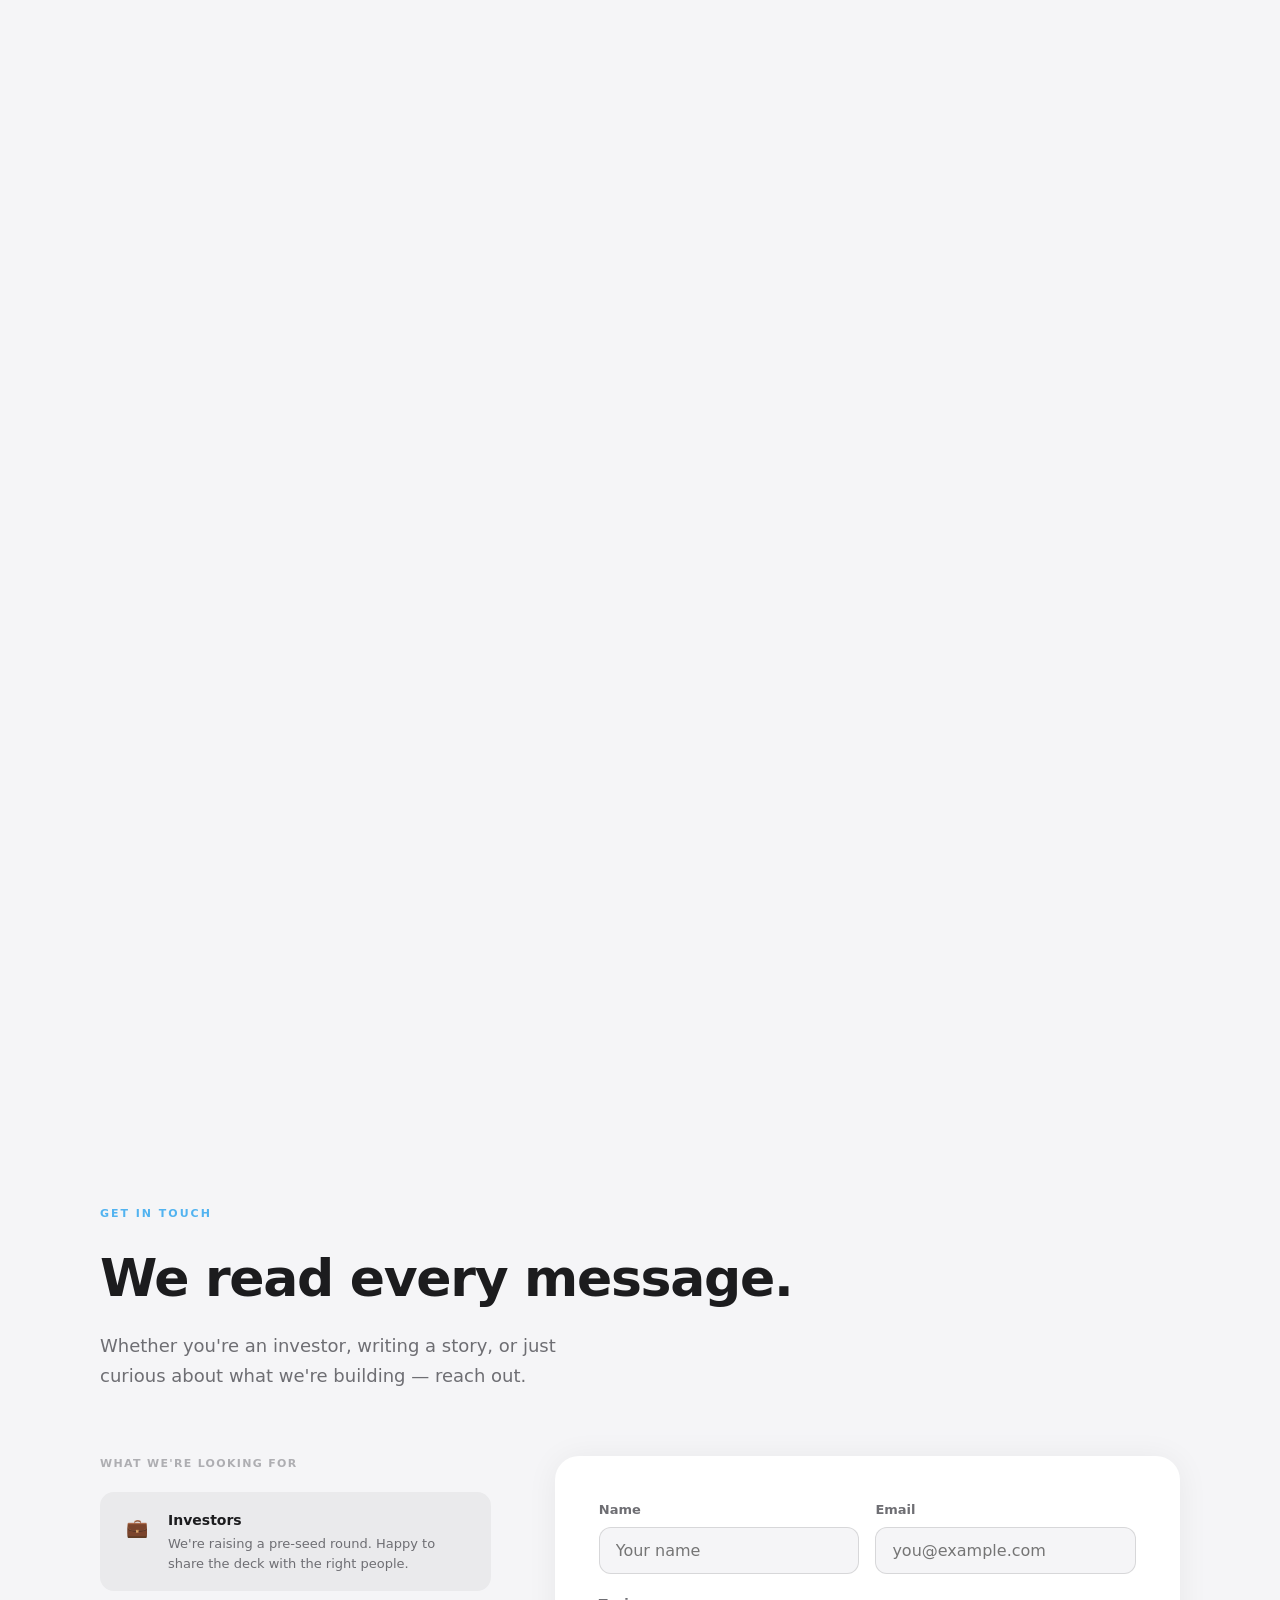
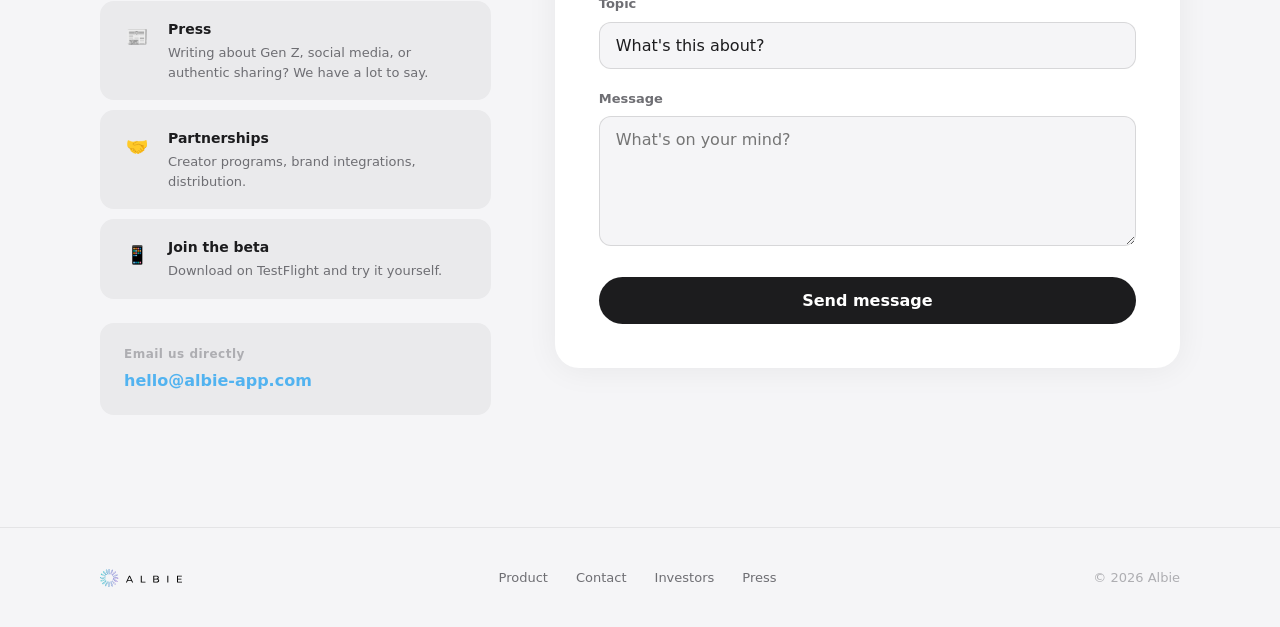
==== commit fe111a87: "Replace mockup cards with real app simulator screenshots Three actual iPhone 15 screenshots showing " ====
--- a/index.html
+++ b/index.html
@@ -147,94 +147,37 @@
     </div>
   </section>
 
-  <!-- ── App Preview / Mockup ── -->
-  <section class="mockup-section">
+  <!-- ── App Screenshots ── -->
+  <section class="screenshots-section">
     <div class="container">
       <div class="fade-in">
         <div class="eyebrow">See it in action</div>
-        <h2>What an Albie looks like.</h2>
-        <p class="mockup-lead">A curated collection — photos arranged in a magazine-style grid, shared with the people who were actually there.</p>
-      </div>
-
-      <div class="albie-showcase">
-
-        <div class="albie-card fade-in" style="transition-delay:0.05s">
-          <div class="ac-header">
-            <div class="ac-avatar" style="background:linear-gradient(135deg,#74B9FF,#0984E3)">MT</div>
-            <div>
-              <div class="ac-name">matt</div>
-              <div class="ac-time">2h ago</div>
-            </div>
-          </div>
-          <div class="ac-title">Amalfi Coast 🌊</div>
-          <div class="ac-sub">with Sofia &amp; 2 others</div>
-          <div class="ac-grid">
-            <div class="ac-p" style="grid-column:1;grid-row:1/3;background:linear-gradient(160deg,#1A5276,#0D3B54)">
-              <div class="ac-badge-new">NEW</div>
-            </div>
-            <div class="ac-p" style="grid-column:2;grid-row:1;background:linear-gradient(135deg,#45C9BB,#2196A6)"></div>
-            <div class="ac-p" style="grid-column:3;grid-row:1;background:linear-gradient(135deg,#F6D365,#FDA085)"></div>
-            <div class="ac-p" style="grid-column:2;grid-row:2/4;background:linear-gradient(160deg,#74B9FF,#3498DB)"></div>
-            <div class="ac-p" style="grid-column:3;grid-row:2;background:linear-gradient(160deg,#D4885F,#A93226)"></div>
-            <div class="ac-p" style="grid-column:1;grid-row:3;background:linear-gradient(135deg,#B3E5FC,#81D4FA)"></div>
-            <div class="ac-p ac-more" style="grid-column:3;grid-row:3;background:linear-gradient(160deg,#F7971E,#FFD200)"><span>+12</span></div>
-          </div>
-          <div class="ac-footer">
-            <span class="ac-views">127 views</span>
-            <span class="ac-likes">♥ 24</span>
-          </div>
-        </div>
-
-        <div class="albie-card featured fade-in" style="transition-delay:0.15s">
-          <div class="ac-header">
-            <div class="ac-avatar" style="background:linear-gradient(135deg,#E17055,#D63031)">JK</div>
-            <div>
-              <div class="ac-name">jasmine</div>
-              <div class="ac-time">5h ago</div>
-            </div>
-          </div>
-          <div class="ac-title">Friday Night ✨</div>
-          <div class="ac-sub">with Alex</div>
-          <div class="ac-grid">
-            <div class="ac-p" style="grid-column:1/3;grid-row:1;background:linear-gradient(160deg,#5D3D8E,#3B1F5E)"></div>
-            <div class="ac-p" style="grid-column:3;grid-row:1/3;background:linear-gradient(135deg,#FFB347,#FF6B35)">
-              <div class="ac-contrib" style="background:linear-gradient(135deg,#A29BFE,#6C5CE7)">AL</div>
-            </div>
-            <div class="ac-p" style="grid-column:1;grid-row:2;background:linear-gradient(160deg,#FF6B9D,#E91E8C)"></div>
-            <div class="ac-p" style="grid-column:2;grid-row:2;background:linear-gradient(160deg,#1E3799,#0C2461)"></div>
-            <div class="ac-p" style="grid-column:1;grid-row:3;background:linear-gradient(135deg,#F7971E,#FFD200)"></div>
-            <div class="ac-p" style="grid-column:2;grid-row:3;background:linear-gradient(160deg,#FF416C,#FF4B2B)"></div>
-            <div class="ac-p ac-more" style="grid-column:3;grid-row:3;background:linear-gradient(135deg,#11998E,#38EF7D)"><span>+8</span></div>
-          </div>
-          <div class="ac-footer">
-            <span class="ac-views">83 views</span>
-            <span class="ac-likes">♥ 31</span>
-          </div>
-        </div>
-
-        <div class="albie-card fade-in" style="transition-delay:0.25s">
-          <div class="ac-header">
-            <div class="ac-avatar" style="background:linear-gradient(135deg,#A29BFE,#6C5CE7)">SR</div>
-            <div>
-              <div class="ac-name">sara</div>
-              <div class="ac-time">Yesterday</div>
-            </div>
-          </div>
-          <div class="ac-title">Mom's Birthday 🎂</div>
-          <div class="ac-sub">with Dad &amp; sister</div>
-          <div class="ac-grid ac-grid-2">
-            <div class="ac-p" style="grid-column:1;grid-row:1/3;background:linear-gradient(135deg,#FCCB90,#D57EEB)"></div>
-            <div class="ac-p" style="grid-column:2;grid-row:1;background:linear-gradient(135deg,#A8EDEA,#4ECDC4)"></div>
-            <div class="ac-p" style="grid-column:2;grid-row:2;background:linear-gradient(135deg,#FFECD2,#FCB69F)"></div>
-            <div class="ac-p" style="grid-column:1;grid-row:3;background:linear-gradient(135deg,#E0C3FC,#9B7FE8)"></div>
-            <div class="ac-p ac-more" style="grid-column:2;grid-row:3;background:linear-gradient(135deg,#F093FB,#F5576C)"><span>+15</span></div>
-          </div>
-          <div class="ac-footer">
-            <span class="ac-views">52 views</span>
-            <span class="ac-likes">♥ 18</span>
-          </div>
-        </div>
-
+        <h2>Real moments.<br>Real people.</h2>
+        <p class="mockup-lead">This is Albie — your actual life, shared with the people who were there.</p>
+      </div>
+
+      <div class="phones-row">
+        <div class="phone-wrap fade-in" style="transform:translateY(32px);transition-delay:0.05s">
+          <div class="phone-frame">
+            <div class="phone-screen">
+              <img src="/screenshot-2.png" alt="Albie feed — Positano album by Connor">
+            </div>
+          </div>
+        </div>
+        <div class="phone-wrap fade-in" style="transition-delay:0.15s">
+          <div class="phone-frame">
+            <div class="phone-screen">
+              <img src="/screenshot-1.png" alt="Albie feed — Olivia Dean concert album">
+            </div>
+          </div>
+        </div>
+        <div class="phone-wrap fade-in" style="transform:translateY(32px);transition-delay:0.25s">
+          <div class="phone-frame">
+            <div class="phone-screen">
+              <img src="/screenshot-3.png" alt="Albie — NYC Foodie album by Matthias">
+            </div>
+          </div>
+        </div>
       </div>
     </div>
   </section>
--- a/styles.css
+++ b/styles.css
@@ -296,96 +296,48 @@
 .form-success h3 { font-size: 24px; font-weight: 700; margin-bottom: 10px; }
 .form-success p { color: var(--text-secondary); font-size: 16px; }
 
-/* ── App Mockup ── */
-.mockup-section h2 {
+/* ── App Screenshots ── */
+.screenshots-section h2 {
   font-size: clamp(28px, 4.5vw, 52px); font-weight: 700;
   letter-spacing: -0.025em; line-height: 1.15; margin-bottom: 16px;
 }
 .mockup-lead {
   font-size: 18px; color: var(--text-secondary);
-  max-width: 540px; line-height: 1.7; margin-bottom: 64px;
-}
-.albie-showcase {
-  display: flex; gap: 20px; align-items: center; justify-content: center;
+  max-width: 540px; line-height: 1.7; margin-bottom: 72px;
+}
+.phones-row {
+  display: flex; gap: 28px; align-items: flex-start; justify-content: center;
   overflow-x: auto; -webkit-overflow-scrolling: touch;
-  scrollbar-width: none; padding-bottom: 8px;
-}
-.albie-showcase::-webkit-scrollbar { display: none; }
-.albie-card {
-  background: #FFFEF9; border-radius: 24px; padding: 18px;
-  width: 256px; flex-shrink: 0;
-  box-shadow: 0 4px 24px rgba(40,25,10,0.10), 0 1px 4px rgba(40,25,10,0.06);
-  border: 1px solid rgba(40,25,10,0.06);
-  transition: transform 0.25s ease, box-shadow 0.25s ease;
-}
-.albie-card:hover {
-  transform: translateY(-6px);
-  box-shadow: 0 16px 48px rgba(40,25,10,0.15), 0 2px 8px rgba(40,25,10,0.08);
-}
-.albie-card.featured {
-  width: 276px;
-  box-shadow: 0 8px 40px rgba(40,25,10,0.14), 0 2px 8px rgba(40,25,10,0.08);
-}
-.ac-header {
-  display: flex; align-items: center; gap: 10px; margin-bottom: 12px;
-}
-.ac-avatar {
-  width: 34px; height: 34px; border-radius: 50%;
-  display: flex; align-items: center; justify-content: center;
-  font-size: 11px; font-weight: 700; color: #fff; flex-shrink: 0;
-}
-.ac-name { font-size: 13px; font-weight: 600; color: var(--text); line-height: 1.2; }
-.ac-time { font-size: 11px; color: var(--text-tertiary); }
-.ac-title { font-size: 15px; font-weight: 700; letter-spacing: -0.01em; margin-bottom: 2px; }
-.ac-sub { font-size: 11px; color: var(--text-tertiary); margin-bottom: 10px; }
-.ac-grid {
-  display: grid; grid-template-columns: repeat(3, 1fr);
-  grid-auto-rows: 66px; gap: 2px;
-  border-radius: 12px; overflow: hidden; margin-bottom: 12px;
-}
-.ac-grid.ac-grid-2 { grid-template-columns: repeat(2, 1fr); grid-auto-rows: 78px; }
-.ac-p {
-  position: relative;
-  animation: acPulse 4s ease-in-out infinite alternate;
-}
-.ac-p:nth-child(2) { animation-delay: 0.6s; }
-.ac-p:nth-child(3) { animation-delay: 1.2s; }
-.ac-p:nth-child(4) { animation-delay: 0.4s; }
-.ac-p:nth-child(5) { animation-delay: 1.8s; }
-.ac-p:nth-child(6) { animation-delay: 0.9s; }
-.ac-p:nth-child(7) { animation-delay: 1.5s; }
-@keyframes acPulse {
-  0% { filter: brightness(1) saturate(1); }
-  100% { filter: brightness(1.12) saturate(1.06); }
-}
-.ac-more {
-  display: flex; align-items: center; justify-content: center;
-}
-.ac-more::before {
-  content: ''; position: absolute; inset: 0; background: rgba(0,0,0,0.44);
-}
-.ac-more span {
-  position: relative; z-index: 1;
-  color: #fff; font-size: 13px; font-weight: 700;
-}
-.ac-badge-new {
-  position: absolute; top: 5px; left: 5px;
-  background: rgba(107,95,168,0.9); color: #fff;
-  font-size: 8px; font-weight: 800; letter-spacing: 0.08em;
-  padding: 2px 5px; border-radius: 4px;
-}
-.ac-contrib {
-  position: absolute; top: 5px; right: 5px;
-  width: 18px; height: 18px; border-radius: 50%;
-  border: 1.5px solid #fff;
-  font-size: 7px; font-weight: 700; color: #fff;
-  display: flex; align-items: center; justify-content: center;
-}
-.ac-footer {
-  display: flex; align-items: center; justify-content: space-between;
-}
-.ac-views { font-size: 11px; color: var(--text-tertiary); }
-.ac-likes { font-size: 11px; color: var(--text-secondary); font-weight: 500; }
+  scrollbar-width: none; padding-bottom: 40px;
+}
+.phones-row::-webkit-scrollbar { display: none; }
+.phone-wrap { flex-shrink: 0; }
+.phone-frame {
+  width: 220px;
+  background: #1A1A1C;
+  border-radius: 48px;
+  padding: 10px;
+  box-shadow:
+    0 24px 64px rgba(0,0,0,0.22),
+    0 4px 16px rgba(0,0,0,0.14),
+    inset 0 0 0 1.5px rgba(255,255,255,0.08);
+  transition: transform 0.3s ease, box-shadow 0.3s ease;
+}
+.phone-frame:hover {
+  transform: translateY(-8px) !important;
+  box-shadow:
+    0 36px 80px rgba(0,0,0,0.28),
+    0 6px 20px rgba(0,0,0,0.16),
+    inset 0 0 0 1.5px rgba(255,255,255,0.1);
+}
+.phone-screen {
+  border-radius: 40px;
+  overflow: hidden;
+  line-height: 0;
+}
+.phone-screen img {
+  width: 100%; display: block;
+}
 
 /* ── Footer ── */
 footer { border-top: 1px solid var(--border); padding: 40px 40px; }
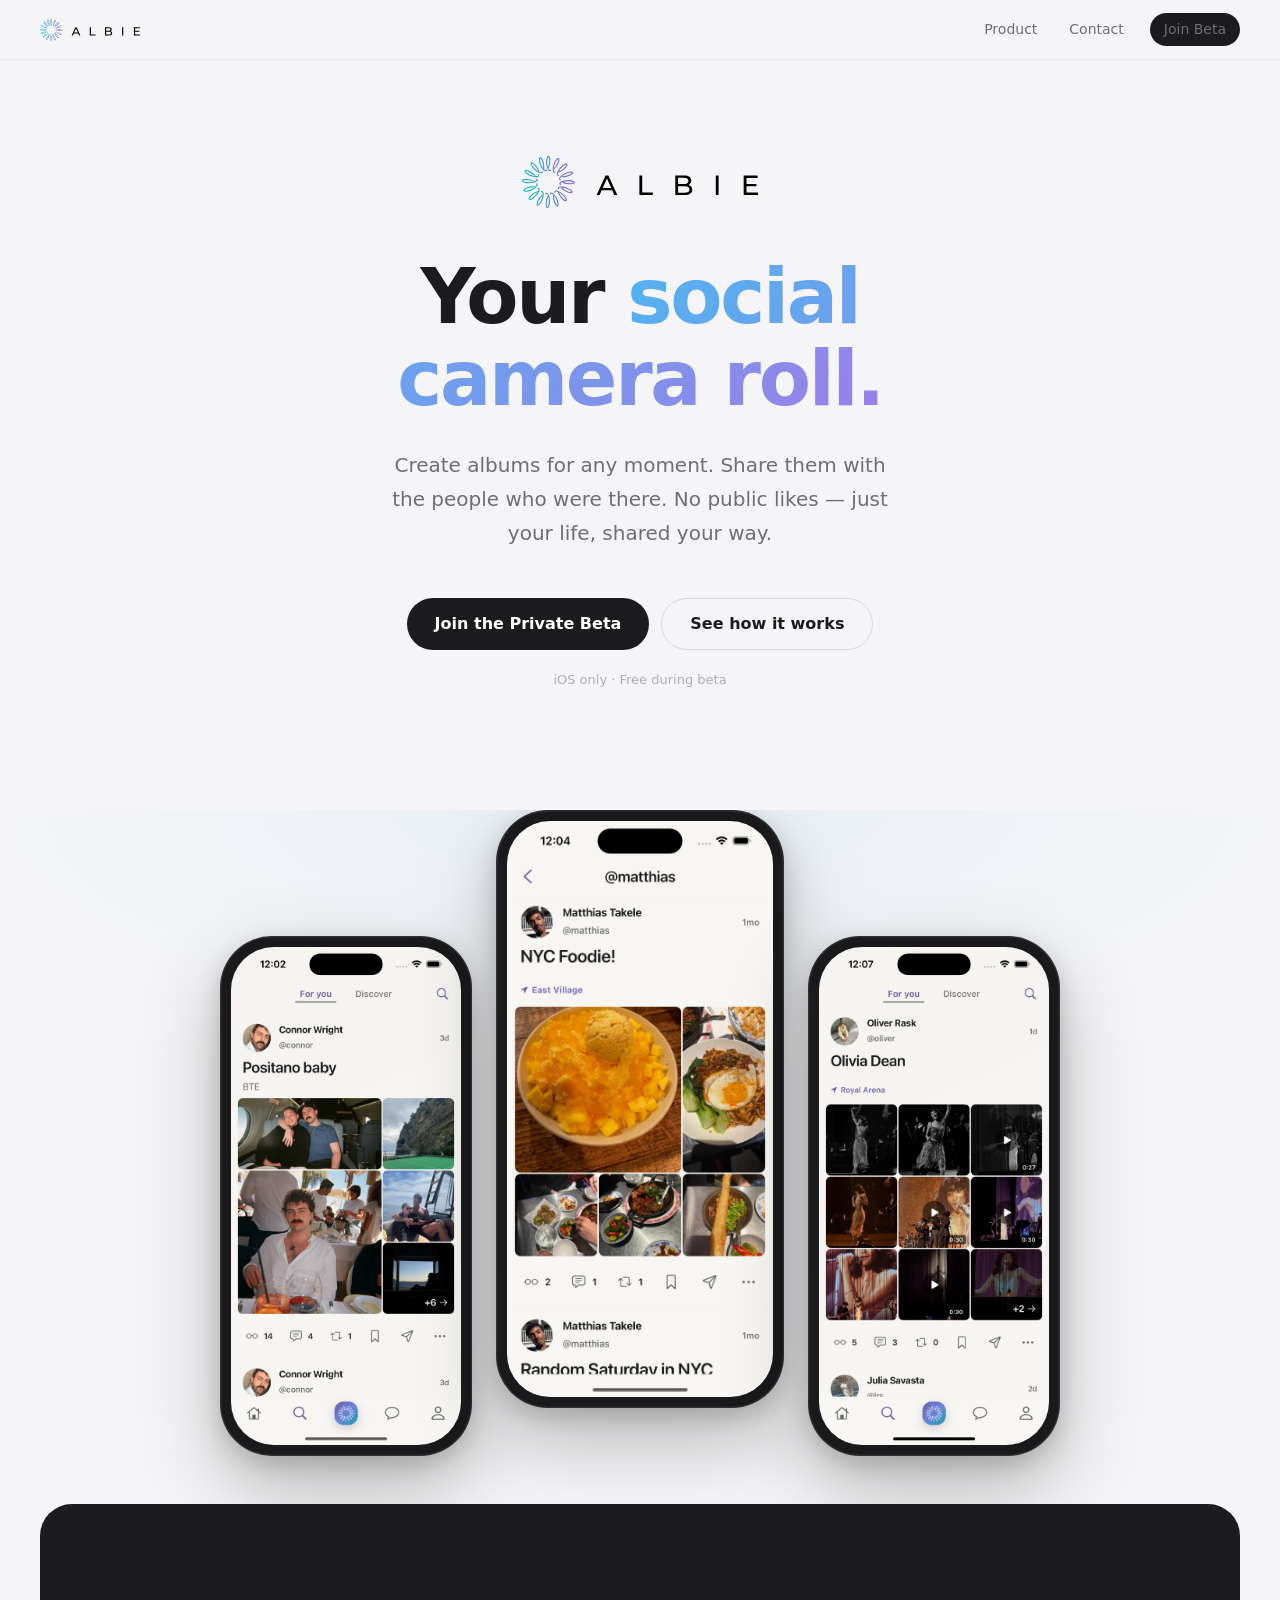
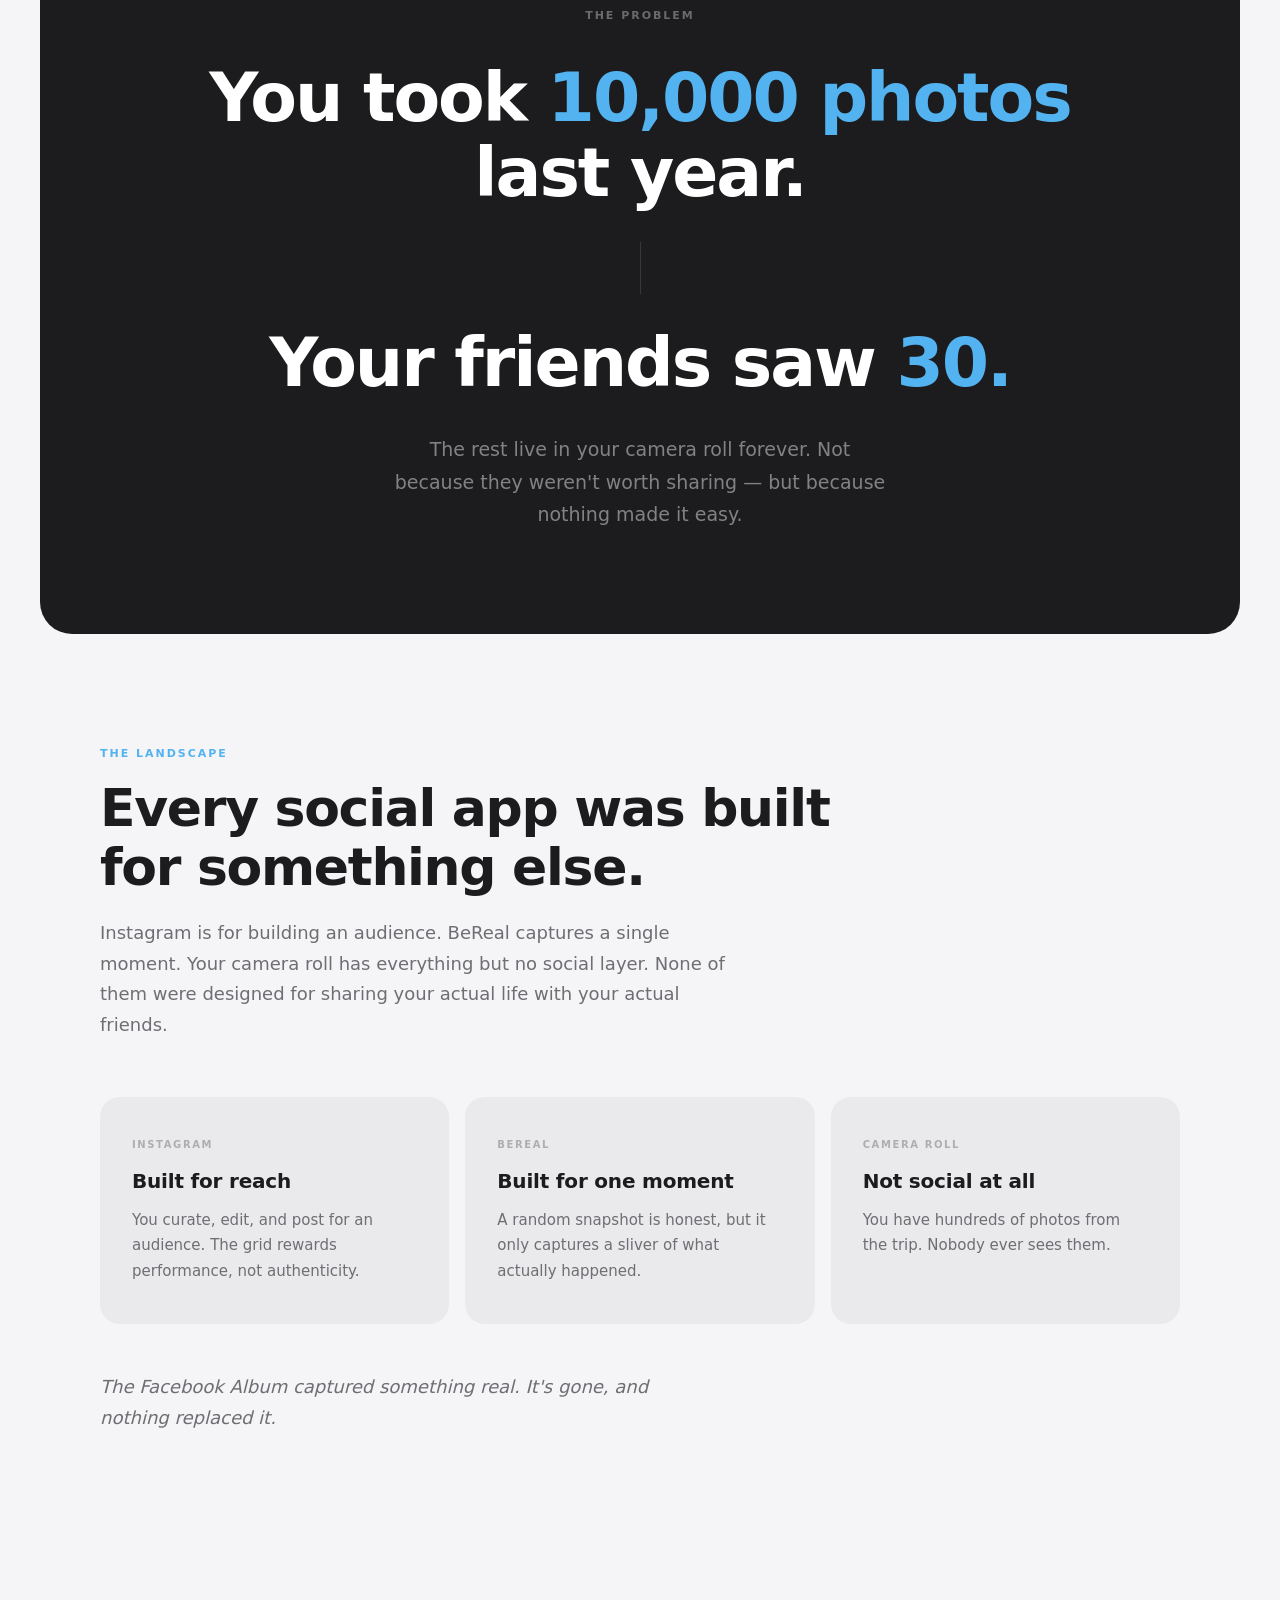
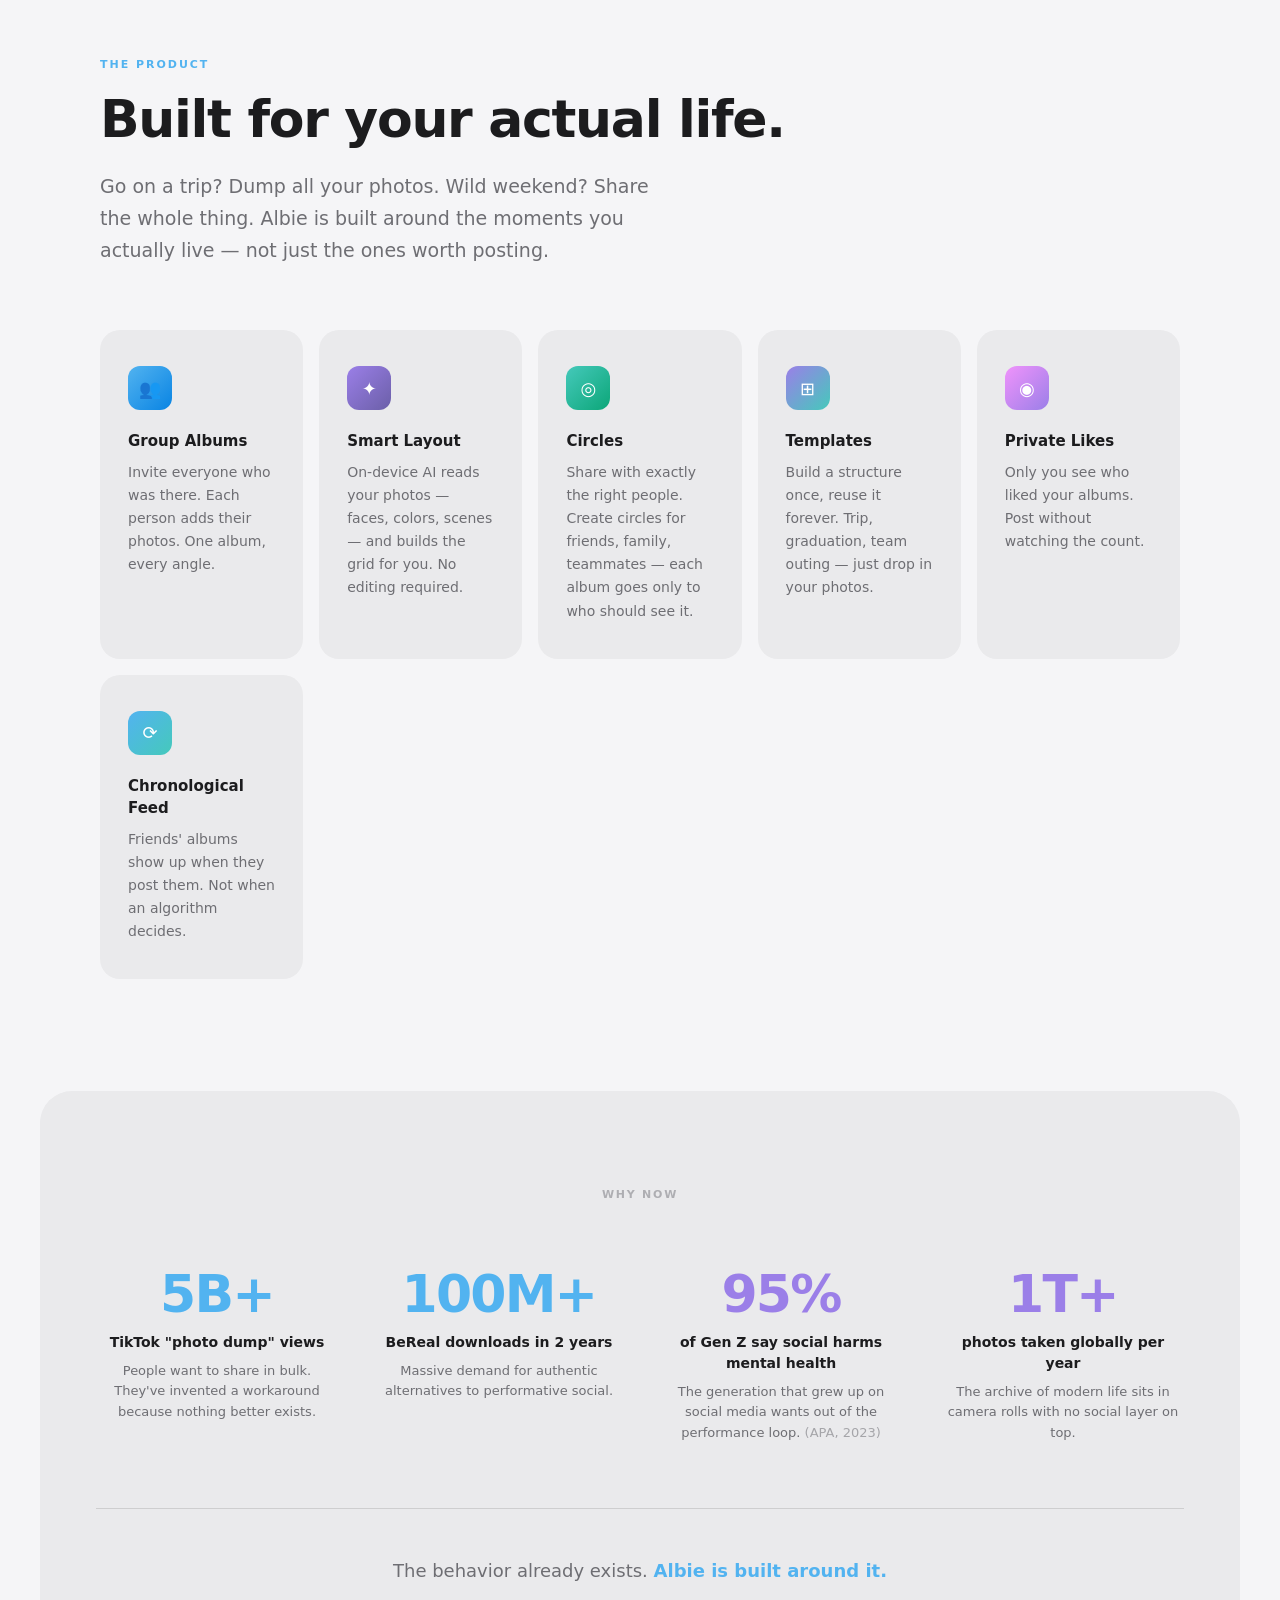
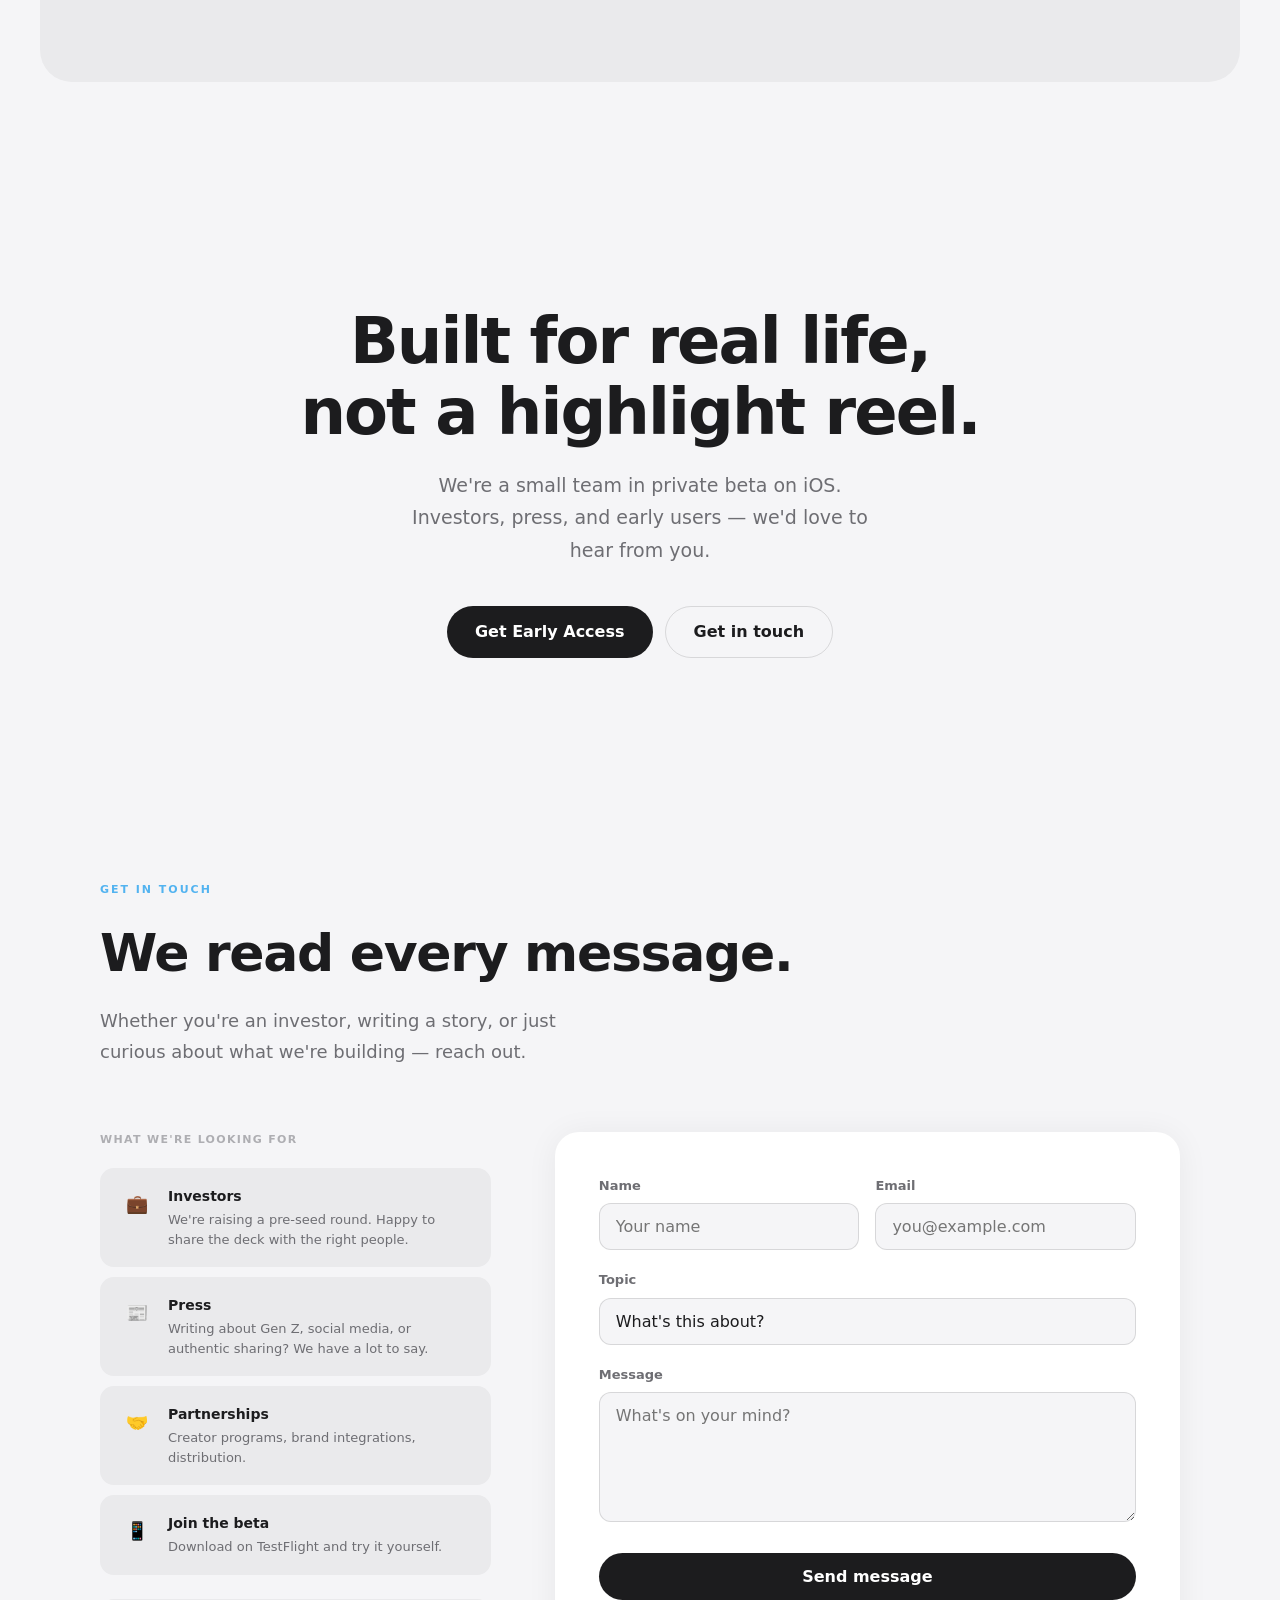
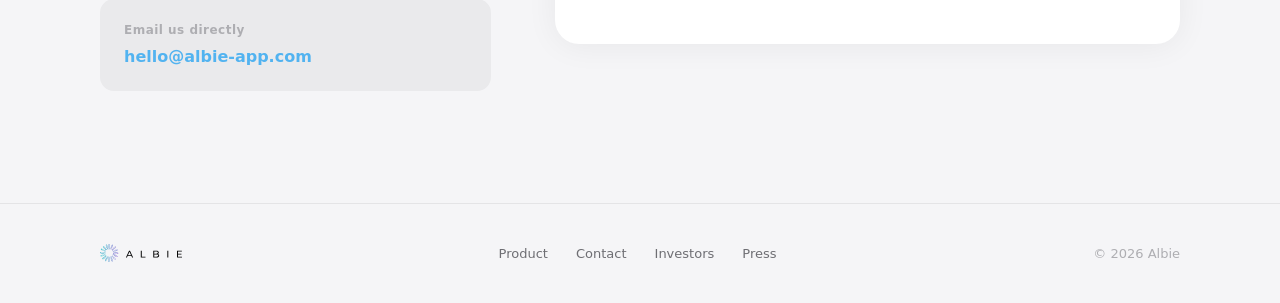
==== commit 7213c90c: "Move screenshots above fold, NYC Foodie center, bigger phones Reorder to Positano/NYC Foodie/Olivia " ====
--- a/index.html
+++ b/index.html
@@ -53,6 +53,33 @@
     </div>
   </section>
 
+  <!-- ── App Screenshots ── -->
+  <section class="screenshots-section">
+    <div class="phones-row fade-in">
+      <div class="phone-wrap side">
+        <div class="phone-frame">
+          <div class="phone-screen">
+            <img src="/screenshot-2.png" alt="Albie — Positano album by Connor">
+          </div>
+        </div>
+      </div>
+      <div class="phone-wrap center">
+        <div class="phone-frame">
+          <div class="phone-screen">
+            <img src="/screenshot-3.png" alt="Albie — NYC Foodie album by Matthias">
+          </div>
+        </div>
+      </div>
+      <div class="phone-wrap side">
+        <div class="phone-frame">
+          <div class="phone-screen">
+            <img src="/screenshot-1.png" alt="Albie — Olivia Dean concert album">
+          </div>
+        </div>
+      </div>
+    </div>
+  </section>
+
   <!-- ── Problem ── -->
   <div id="problem">
     <div class="problem-wrap fade-in">
@@ -147,40 +174,6 @@
     </div>
   </section>
 
-  <!-- ── App Screenshots ── -->
-  <section class="screenshots-section">
-    <div class="container">
-      <div class="fade-in">
-        <div class="eyebrow">See it in action</div>
-        <h2>Real moments.<br>Real people.</h2>
-        <p class="mockup-lead">This is Albie — your actual life, shared with the people who were there.</p>
-      </div>
-
-      <div class="phones-row">
-        <div class="phone-wrap fade-in" style="transform:translateY(32px);transition-delay:0.05s">
-          <div class="phone-frame">
-            <div class="phone-screen">
-              <img src="/screenshot-2.png" alt="Albie feed — Positano album by Connor">
-            </div>
-          </div>
-        </div>
-        <div class="phone-wrap fade-in" style="transition-delay:0.15s">
-          <div class="phone-frame">
-            <div class="phone-screen">
-              <img src="/screenshot-1.png" alt="Albie feed — Olivia Dean concert album">
-            </div>
-          </div>
-        </div>
-        <div class="phone-wrap fade-in" style="transform:translateY(32px);transition-delay:0.25s">
-          <div class="phone-frame">
-            <div class="phone-screen">
-              <img src="/screenshot-3.png" alt="Albie — NYC Foodie album by Matthias">
-            </div>
-          </div>
-        </div>
-      </div>
-    </div>
-  </section>
 
   <!-- ── Traction / Market ── -->
   <div style="padding: 0 0 112px;">
--- a/styles.css
+++ b/styles.css
@@ -297,46 +297,51 @@
 .form-success p { color: var(--text-secondary); font-size: 16px; }
 
 /* ── App Screenshots ── */
-.screenshots-section h2 {
-  font-size: clamp(28px, 4.5vw, 52px); font-weight: 700;
-  letter-spacing: -0.025em; line-height: 1.15; margin-bottom: 16px;
-}
 .mockup-lead {
   font-size: 18px; color: var(--text-secondary);
   max-width: 540px; line-height: 1.7; margin-bottom: 72px;
 }
+.screenshots-section {
+  padding: 0 40px 96px;
+  background: radial-gradient(ellipse 80% 50% at 50% 0%, rgba(82,179,240,0.07) 0%, transparent 70%);
+  overflow: hidden;
+}
 .phones-row {
-  display: flex; gap: 28px; align-items: flex-start; justify-content: center;
-  overflow-x: auto; -webkit-overflow-scrolling: touch;
-  scrollbar-width: none; padding-bottom: 40px;
-}
-.phones-row::-webkit-scrollbar { display: none; }
-.phone-wrap { flex-shrink: 0; }
+  display: flex; gap: 24px; align-items: flex-end; justify-content: center;
+}
+.phone-wrap { flex-shrink: 0; transition: transform 0.3s ease; }
+.phone-wrap.side { transform: translateY(48px); }
+.phone-wrap.center { transform: translateY(0); }
+.phone-wrap:hover { transform: translateY(-10px) !important; }
 .phone-frame {
-  width: 220px;
   background: #1A1A1C;
-  border-radius: 48px;
-  padding: 10px;
+  border-radius: 52px;
+  padding: 11px;
   box-shadow:
-    0 24px 64px rgba(0,0,0,0.22),
-    0 4px 16px rgba(0,0,0,0.14),
-    inset 0 0 0 1.5px rgba(255,255,255,0.08);
-  transition: transform 0.3s ease, box-shadow 0.3s ease;
-}
-.phone-frame:hover {
-  transform: translateY(-8px) !important;
-  box-shadow:
-    0 36px 80px rgba(0,0,0,0.28),
-    0 6px 20px rgba(0,0,0,0.16),
-    inset 0 0 0 1.5px rgba(255,255,255,0.1);
-}
+    0 32px 80px rgba(0,0,0,0.26),
+    0 8px 24px rgba(0,0,0,0.16),
+    inset 0 0 0 1.5px rgba(255,255,255,0.09);
+}
+.phone-wrap.side .phone-frame { width: 252px; }
+.phone-wrap.center .phone-frame { width: 288px; }
 .phone-screen {
-  border-radius: 40px;
+  border-radius: 43px;
   overflow: hidden;
   line-height: 0;
 }
-.phone-screen img {
-  width: 100%; display: block;
+.phone-screen img { width: 100%; display: block; }
+@media (max-width: 860px) {
+  .screenshots-section { padding: 0 0 72px; }
+  .phones-row { gap: 16px; }
+  .phone-wrap.side .phone-frame { width: 200px; }
+  .phone-wrap.center .phone-frame { width: 230px; }
+  .phone-wrap.side { transform: translateY(36px); }
+}
+@media (max-width: 600px) {
+  .phones-row { overflow-x: auto; justify-content: flex-start; padding: 0 20px 20px; scrollbar-width: none; }
+  .phones-row::-webkit-scrollbar { display: none; }
+  .phone-wrap.side, .phone-wrap.center { transform: translateY(0); }
+  .phone-wrap.side .phone-frame, .phone-wrap.center .phone-frame { width: 220px; }
 }
 
 /* ── Footer ── */
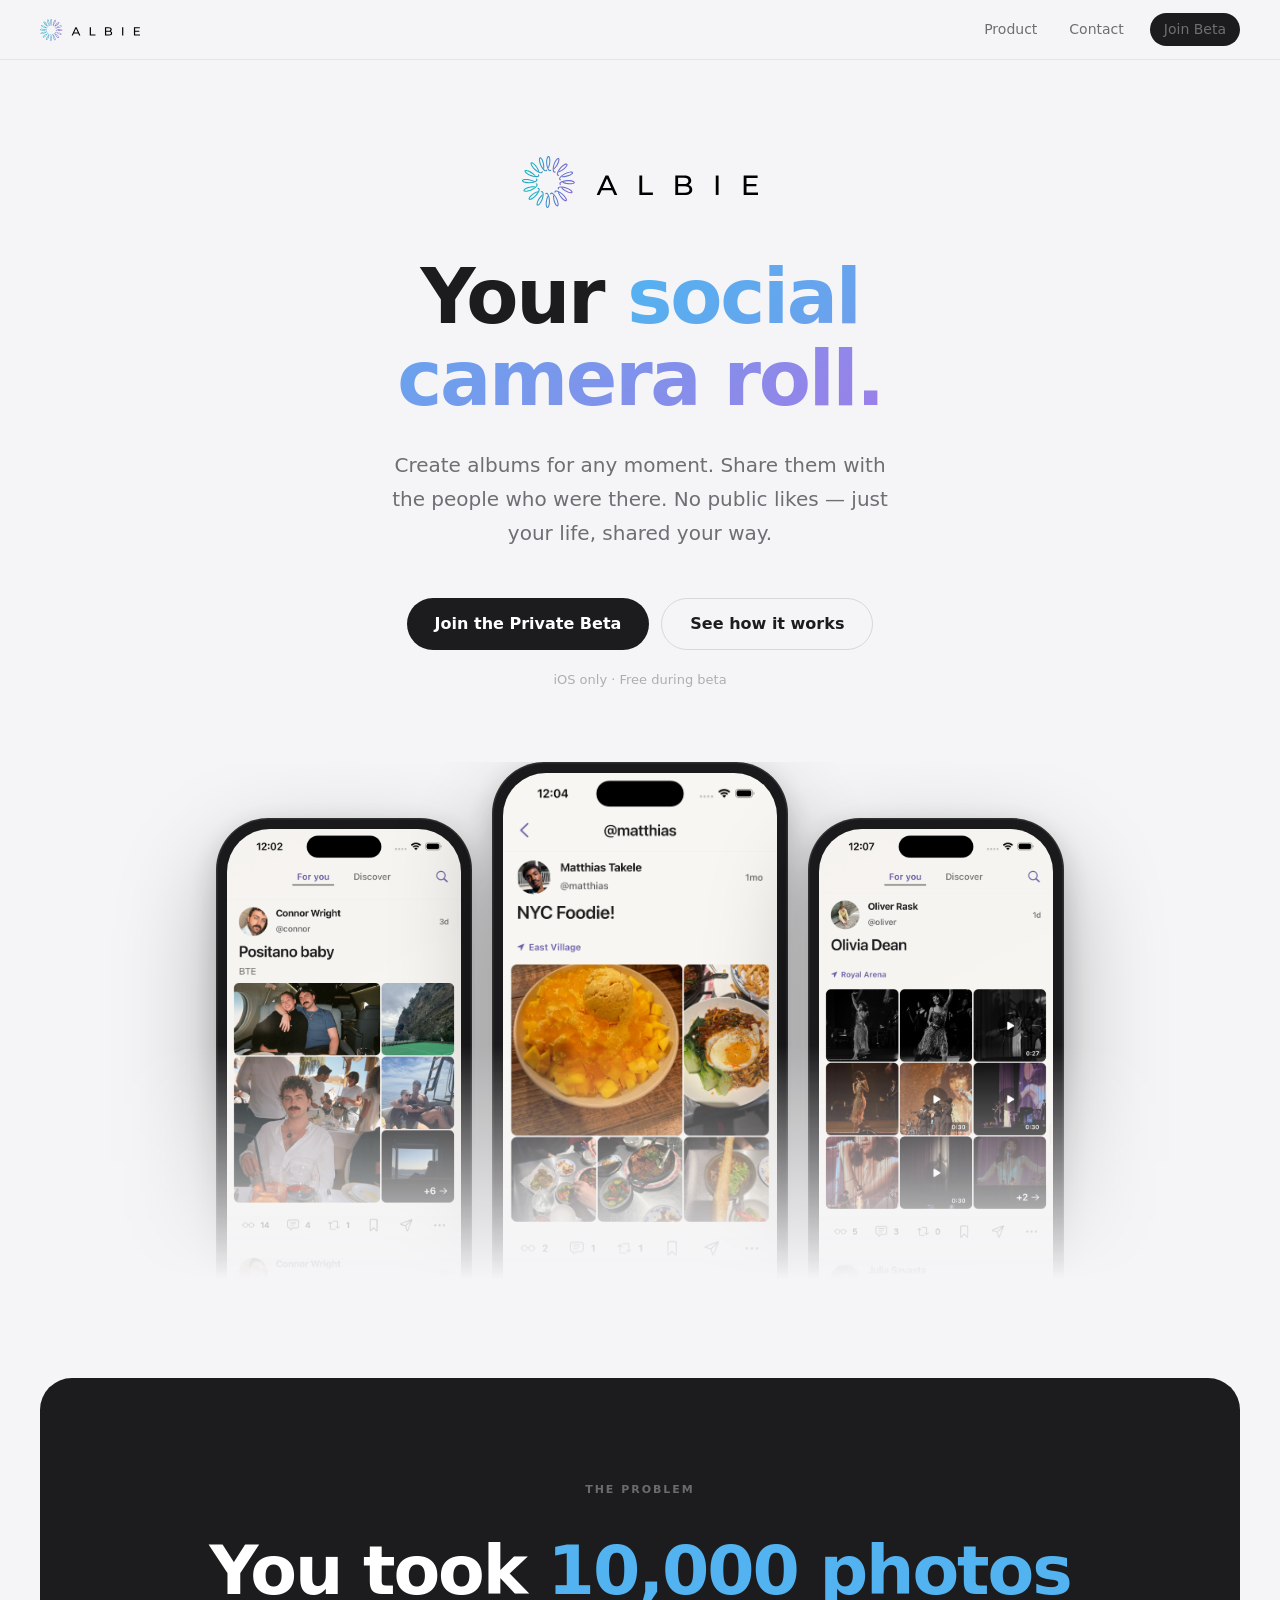
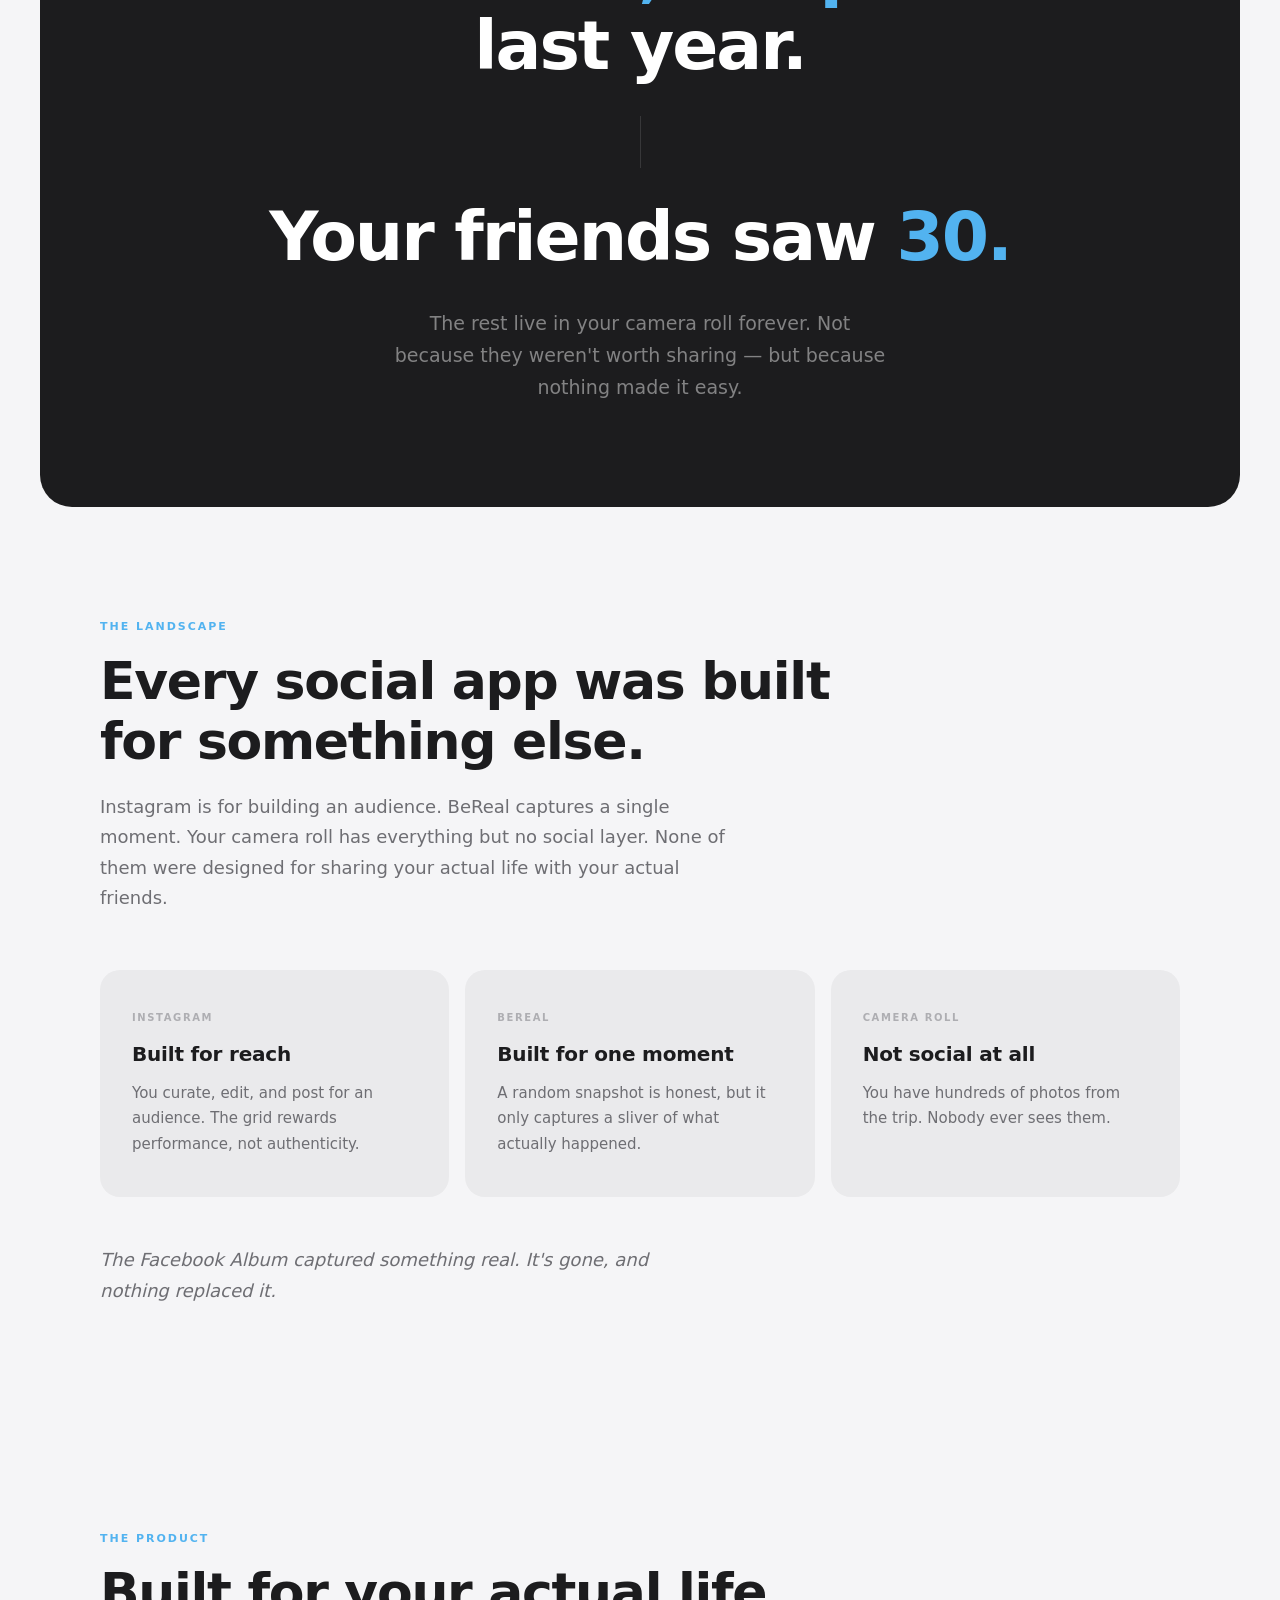
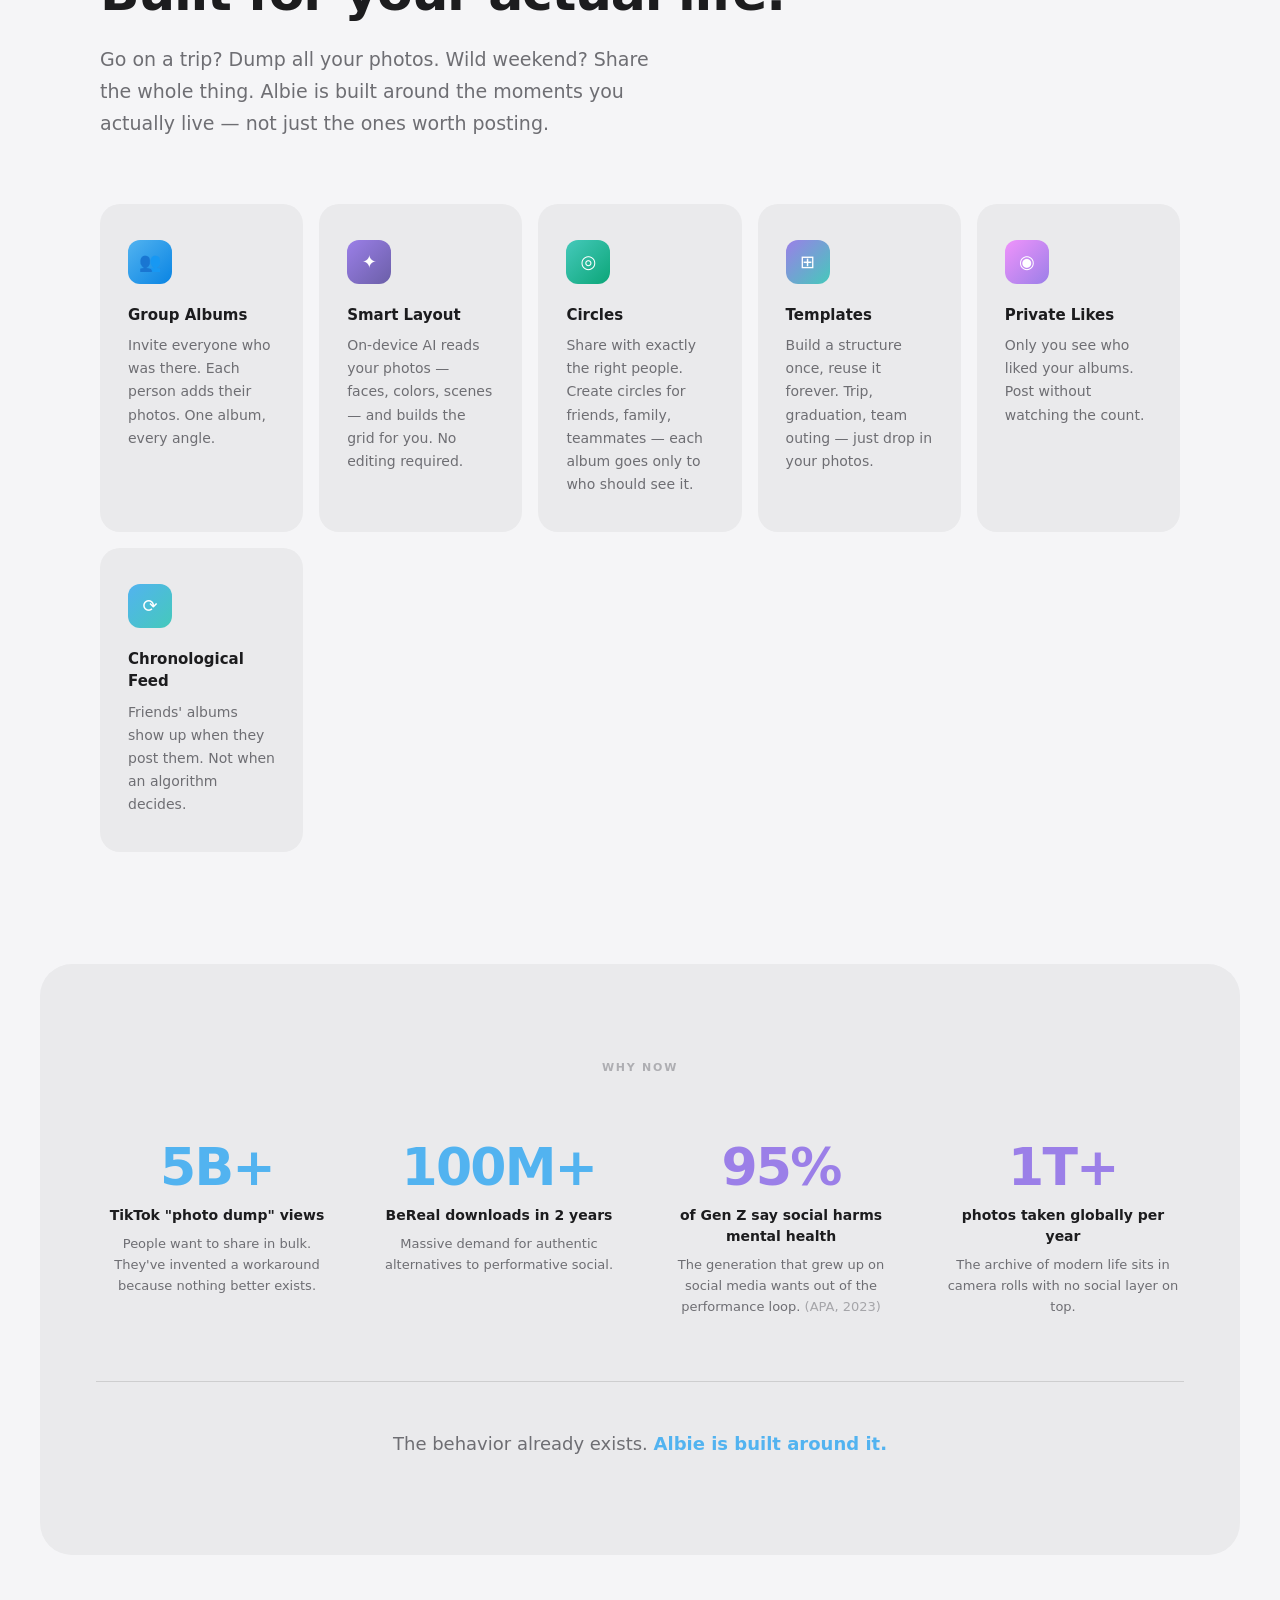
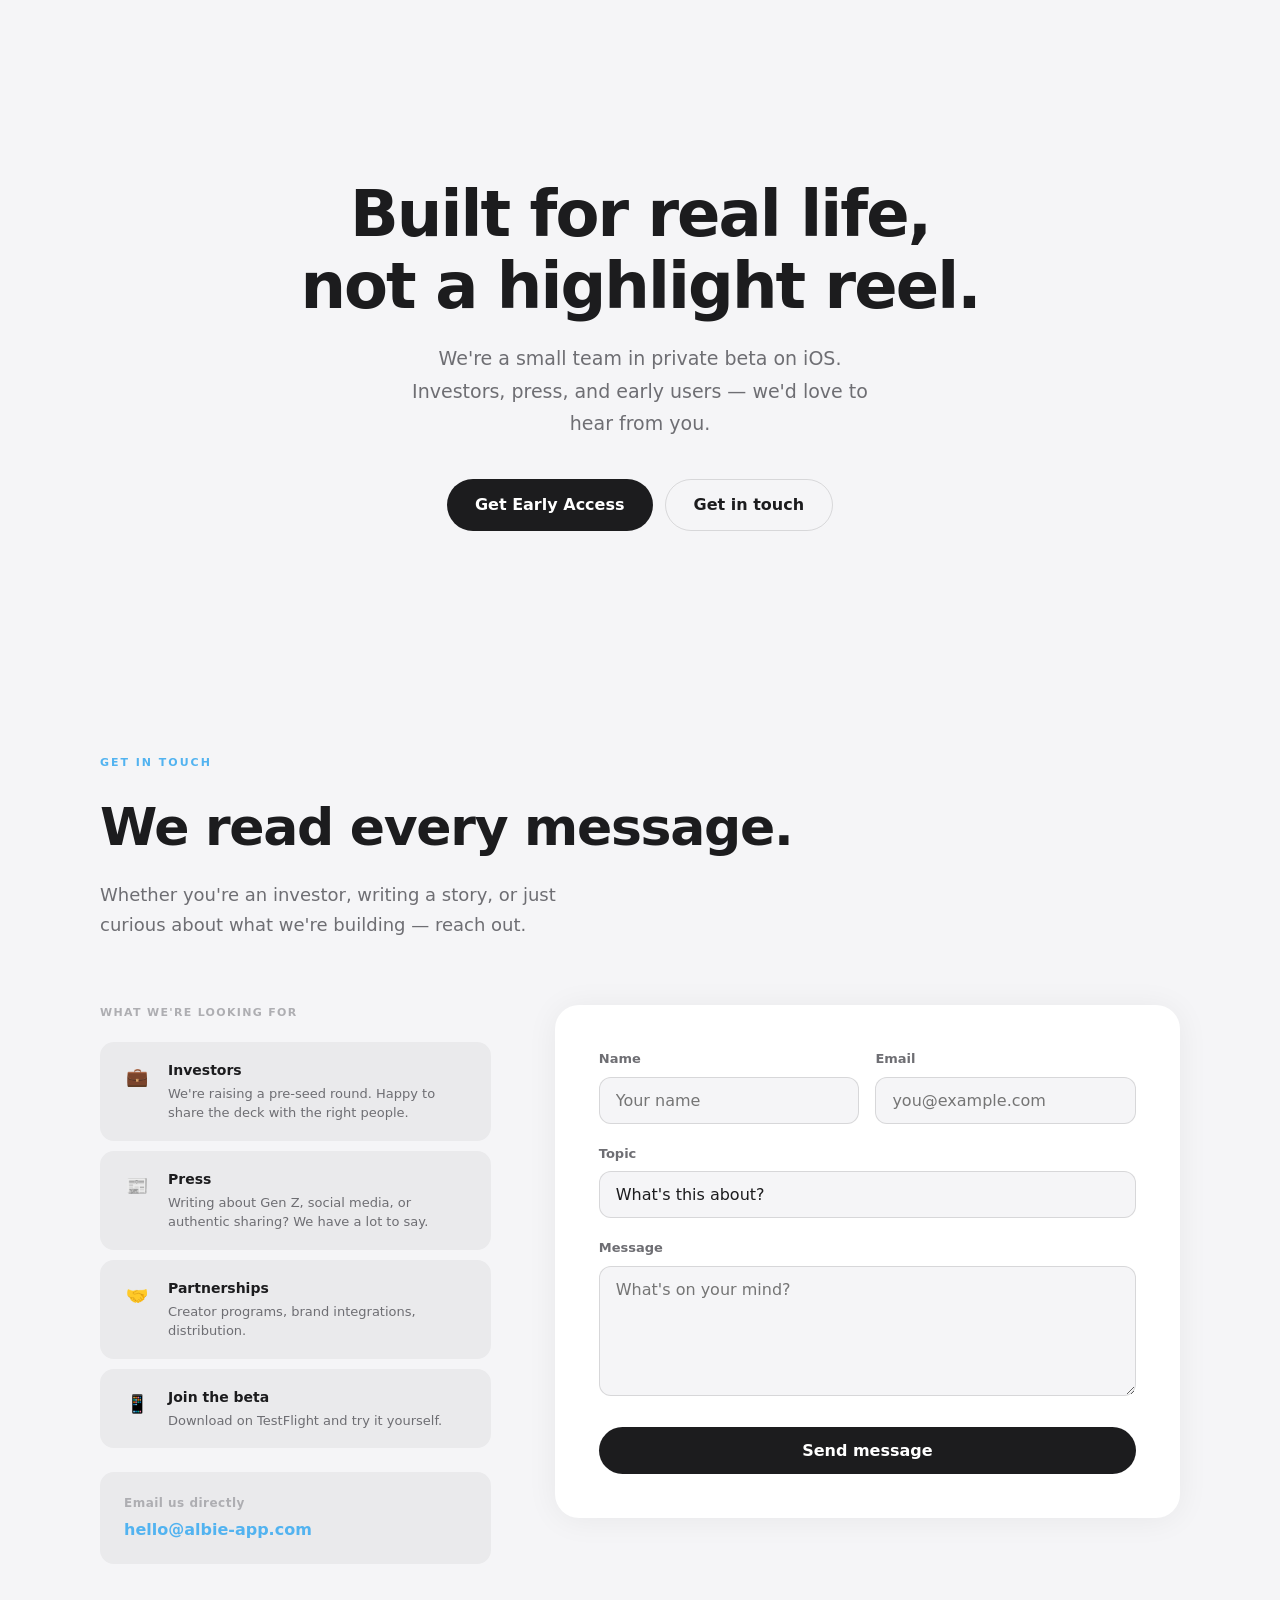
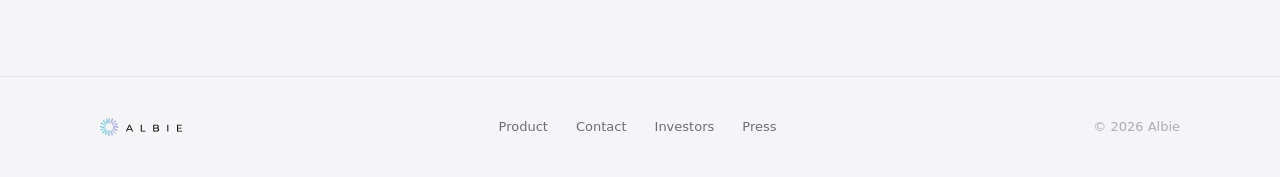
==== commit 63ea2327: "Integrate phones directly into hero with CSS mask fade — Linear-style Phones now live inside the her" ====
--- a/index.html
+++ b/index.html
@@ -51,33 +51,31 @@
 
       </div>
     </div>
-  </section>
-
-  <!-- ── App Screenshots ── -->
-  <section class="screenshots-section">
-    <div class="phones-row fade-in">
-      <div class="phone-wrap side">
+
+    <div class="hero-phones fade-in">
+      <div class="hero-phone side">
         <div class="phone-frame">
           <div class="phone-screen">
             <img src="/screenshot-2.png" alt="Albie — Positano album by Connor">
           </div>
         </div>
       </div>
-      <div class="phone-wrap center">
+      <div class="hero-phone center">
         <div class="phone-frame">
           <div class="phone-screen">
-            <img src="/screenshot-3.png" alt="Albie — NYC Foodie album by Matthias">
-          </div>
-        </div>
-      </div>
-      <div class="phone-wrap side">
+            <img src="/screenshot-3.png" alt="Albie — NYC Foodie">
+          </div>
+        </div>
+      </div>
+      <div class="hero-phone side">
         <div class="phone-frame">
           <div class="phone-screen">
-            <img src="/screenshot-1.png" alt="Albie — Olivia Dean concert album">
-          </div>
-        </div>
-      </div>
-    </div>
+            <img src="/screenshot-1.png" alt="Albie — Olivia Dean concert">
+          </div>
+        </div>
+      </div>
+    </div>
+
   </section>
 
   <!-- ── Problem ── -->
--- a/styles.css
+++ b/styles.css
@@ -80,10 +80,11 @@
 /* ── Hero ── */
 .hero {
   padding-top: calc(var(--nav-h) + 96px);
-  padding-bottom: 120px;
+  padding-bottom: 0;
   text-align: center;
-}
-.hero-inner { max-width: 740px; margin: 0 auto; }
+  overflow: hidden;
+}
+.hero-inner { max-width: 740px; margin: 0 auto; padding: 0 40px 0; }
 
 .hero-logo-wrap {
   display: flex; justify-content: center;
@@ -296,53 +297,42 @@
 .form-success h3 { font-size: 24px; font-weight: 700; margin-bottom: 10px; }
 .form-success p { color: var(--text-secondary); font-size: 16px; }
 
-/* ── App Screenshots ── */
+/* ── Hero Phones ── */
 .mockup-lead {
   font-size: 18px; color: var(--text-secondary);
   max-width: 540px; line-height: 1.7; margin-bottom: 72px;
 }
-.screenshots-section {
-  padding: 0 40px 96px;
-  background: radial-gradient(ellipse 80% 50% at 50% 0%, rgba(82,179,240,0.07) 0%, transparent 70%);
-  overflow: hidden;
-}
-.phones-row {
-  display: flex; gap: 24px; align-items: flex-end; justify-content: center;
-}
-.phone-wrap { flex-shrink: 0; transition: transform 0.3s ease; }
-.phone-wrap.side { transform: translateY(48px); }
-.phone-wrap.center { transform: translateY(0); }
-.phone-wrap:hover { transform: translateY(-10px) !important; }
+.hero-phones {
+  display: flex;
+  gap: 20px;
+  align-items: flex-start;
+  justify-content: center;
+  margin-top: 72px;
+  padding: 0 20px;
+  -webkit-mask-image: linear-gradient(to bottom, black 0%, black 46%, transparent 84%);
+  mask-image: linear-gradient(to bottom, black 0%, black 46%, transparent 84%);
+  pointer-events: none;
+}
+.hero-phone { flex-shrink: 0; }
+.hero-phone.side { transform: translateY(56px); }
+.hero-phone.center { transform: translateY(0); }
 .phone-frame {
   background: #1A1A1C;
   border-radius: 52px;
   padding: 11px;
   box-shadow:
-    0 32px 80px rgba(0,0,0,0.26),
-    0 8px 24px rgba(0,0,0,0.16),
+    0 40px 100px rgba(0,0,0,0.28),
+    0 10px 30px rgba(0,0,0,0.18),
     inset 0 0 0 1.5px rgba(255,255,255,0.09);
 }
-.phone-wrap.side .phone-frame { width: 252px; }
-.phone-wrap.center .phone-frame { width: 288px; }
+.hero-phone.side .phone-frame { width: 256px; }
+.hero-phone.center .phone-frame { width: 296px; }
 .phone-screen {
   border-radius: 43px;
   overflow: hidden;
   line-height: 0;
 }
 .phone-screen img { width: 100%; display: block; }
-@media (max-width: 860px) {
-  .screenshots-section { padding: 0 0 72px; }
-  .phones-row { gap: 16px; }
-  .phone-wrap.side .phone-frame { width: 200px; }
-  .phone-wrap.center .phone-frame { width: 230px; }
-  .phone-wrap.side { transform: translateY(36px); }
-}
-@media (max-width: 600px) {
-  .phones-row { overflow-x: auto; justify-content: flex-start; padding: 0 20px 20px; scrollbar-width: none; }
-  .phones-row::-webkit-scrollbar { display: none; }
-  .phone-wrap.side, .phone-wrap.center { transform: translateY(0); }
-  .phone-wrap.side .phone-frame, .phone-wrap.center .phone-frame { width: 220px; }
-}
 
 /* ── Footer ── */
 footer { border-top: 1px solid var(--border); padding: 40px 40px; }
@@ -371,6 +361,11 @@
 @media (max-width: 860px) {
   .gap-cards { grid-template-columns: 1fr; }
   .stats-grid { grid-template-columns: repeat(2, 1fr); gap: 36px; }
+}
+@media (max-width: 860px) {
+  .hero-phone.side .phone-frame { width: 210px; }
+  .hero-phone.center .phone-frame { width: 245px; }
+  .hero-phone.side { transform: translateY(44px); }
 }
 @media (max-width: 740px) {
   nav { padding: 0 20px; }
@@ -381,8 +376,13 @@
   .form-row-2 { grid-template-columns: 1fr; }
   .contact-form-card { padding: 28px 20px; }
   .footer-inner { flex-direction: column; align-items: flex-start; }
-  .hero { padding-top: calc(var(--nav-h) + 56px); padding-bottom: 80px; }
+  .hero { padding-top: calc(var(--nav-h) + 48px); }
+  .hero-inner { padding-bottom: 0; }
   .hero h1 { font-size: clamp(36px, 10vw, 56px); }
   .hero-sub { font-size: 17px; }
+  .hero-phones { gap: 12px; margin-top: 52px; }
+  .hero-phone.side .phone-frame { width: 168px; }
+  .hero-phone.center .phone-frame { width: 198px; }
+  .hero-phone.side { transform: translateY(36px); }
   .stats-grid { grid-template-columns: 1fr 1fr; }
 }
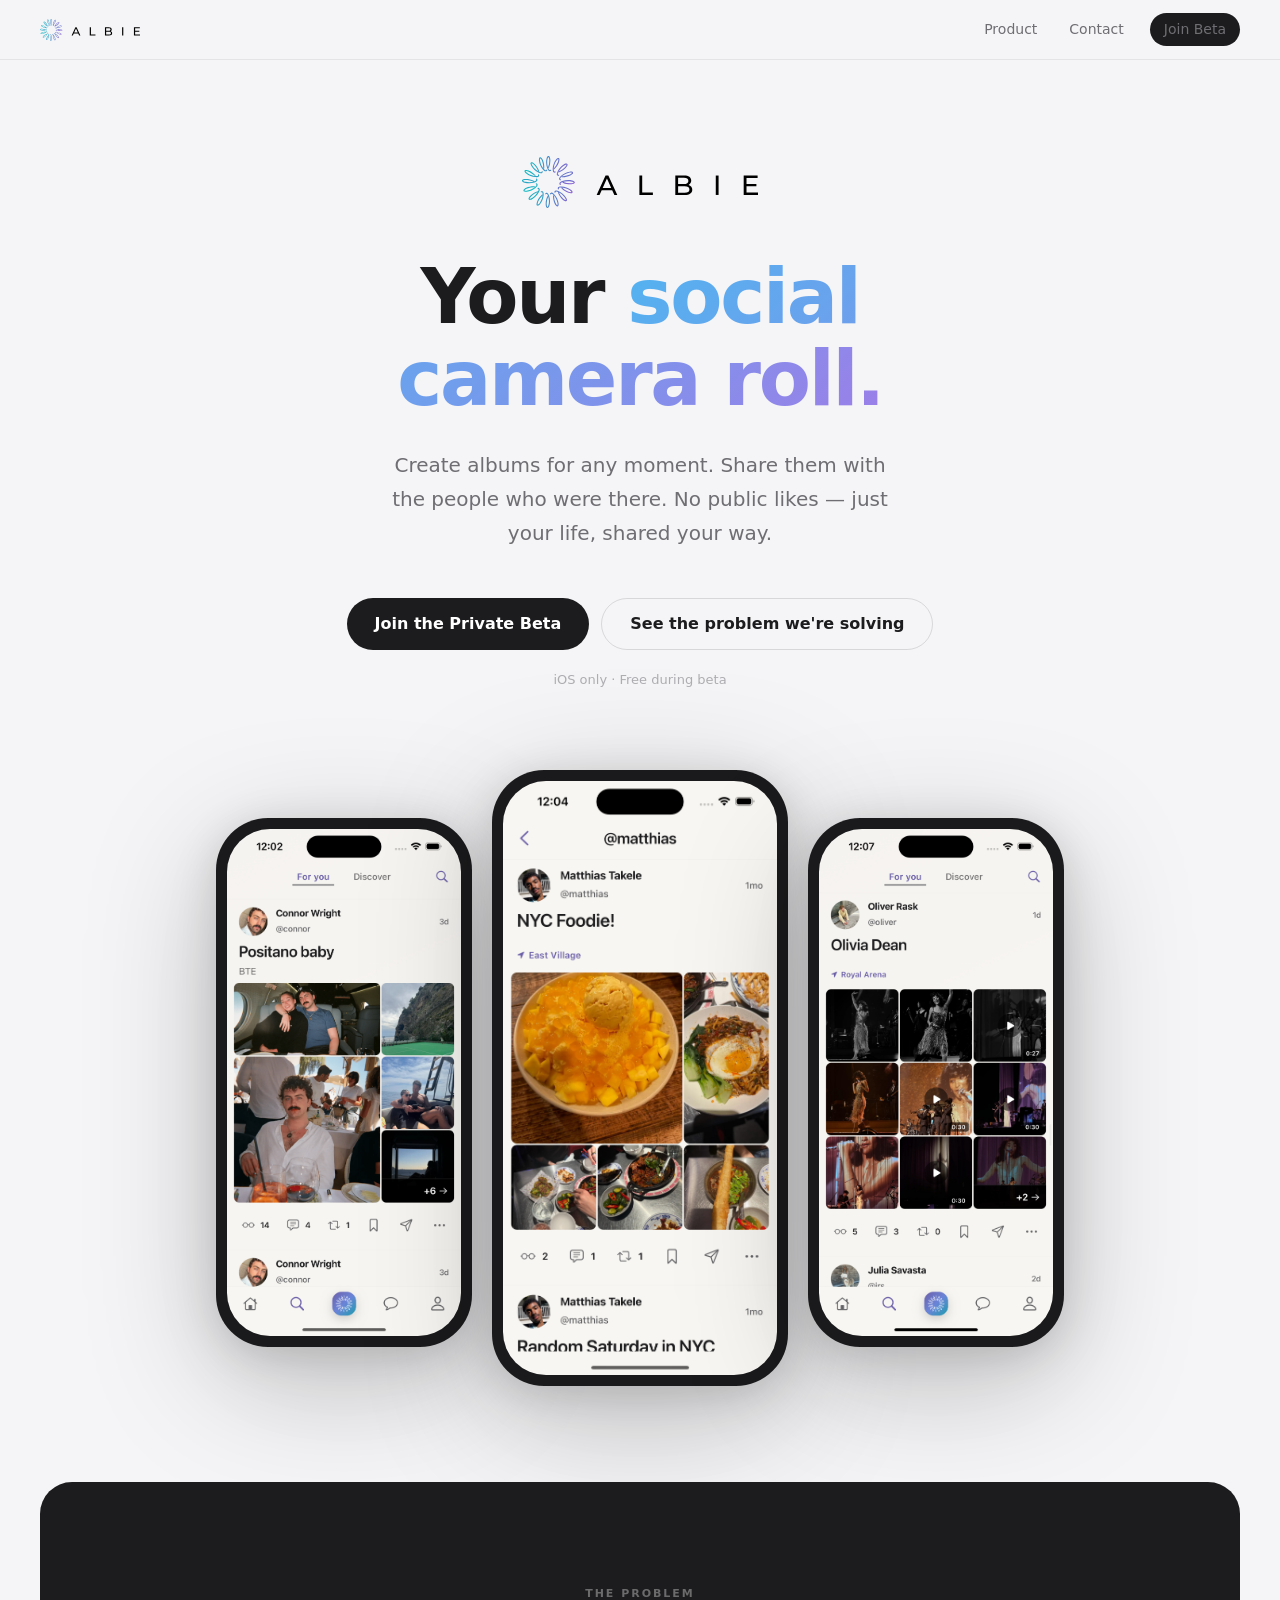
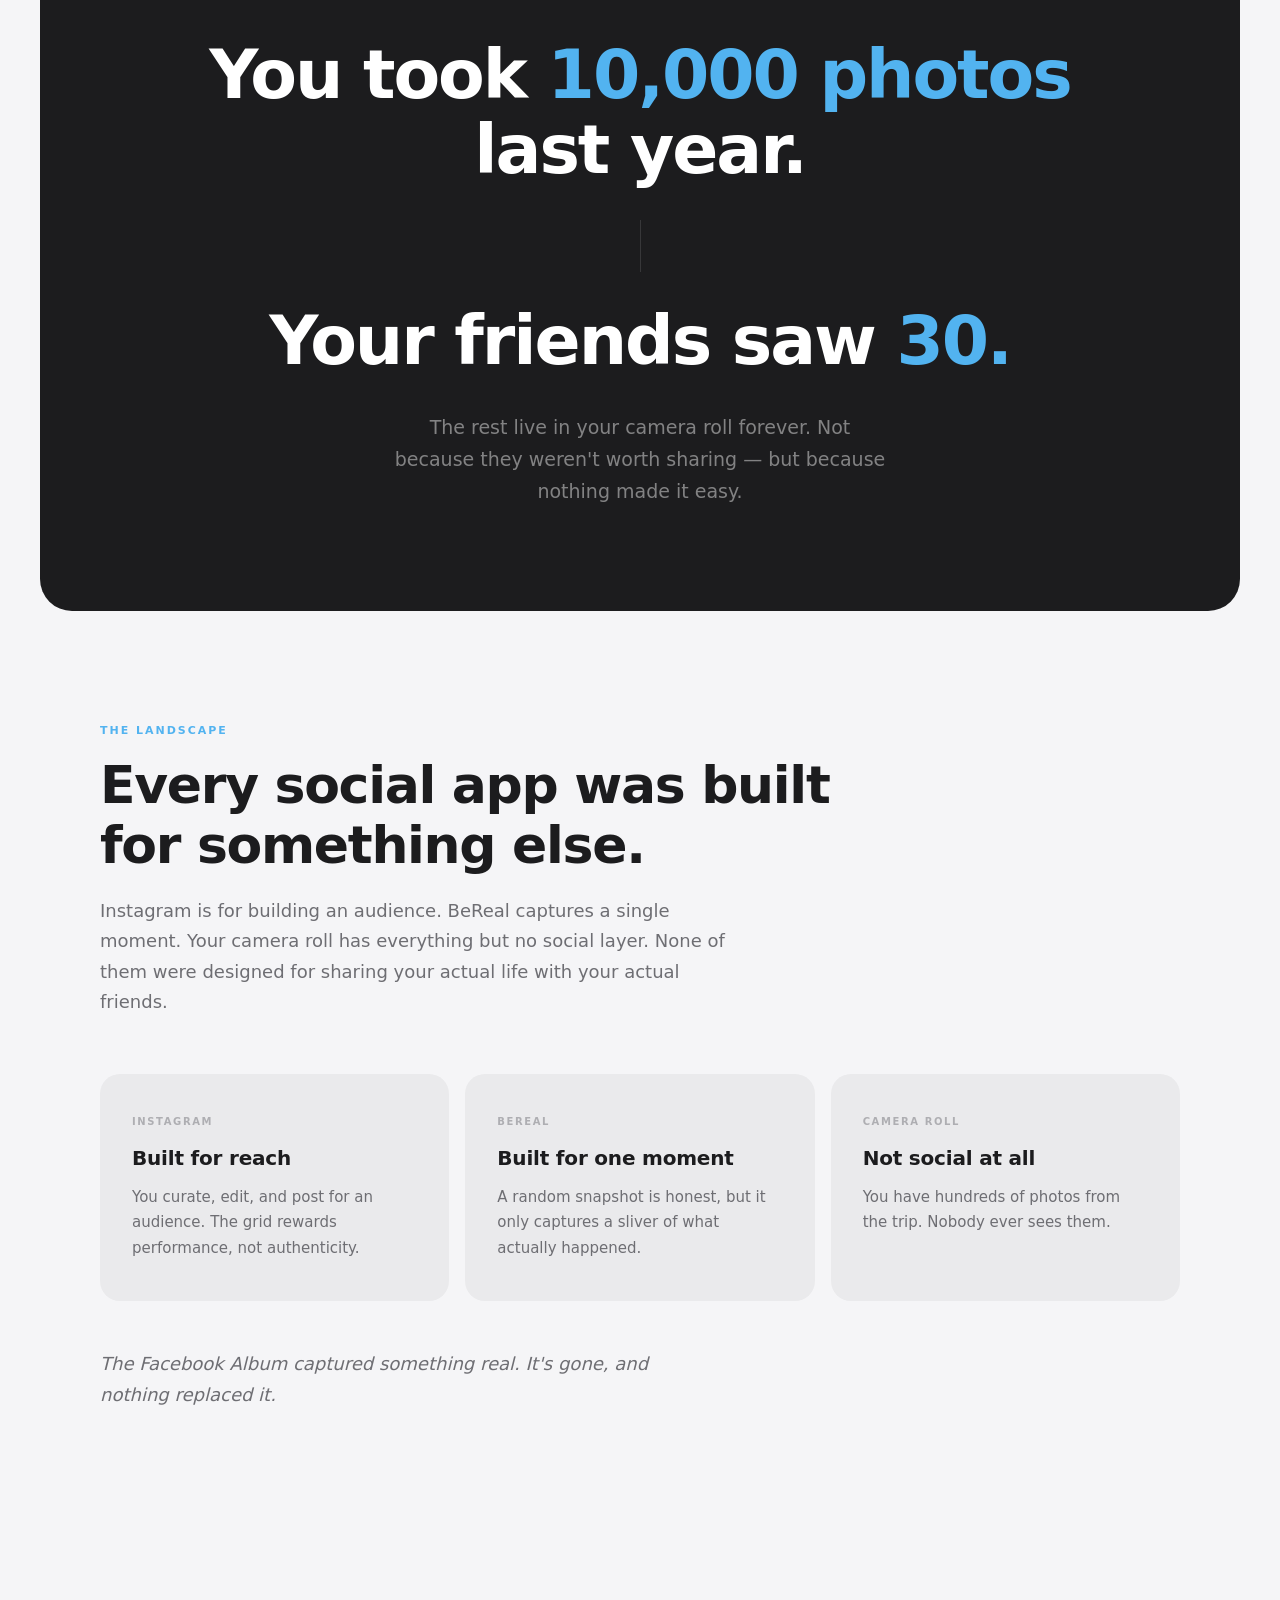
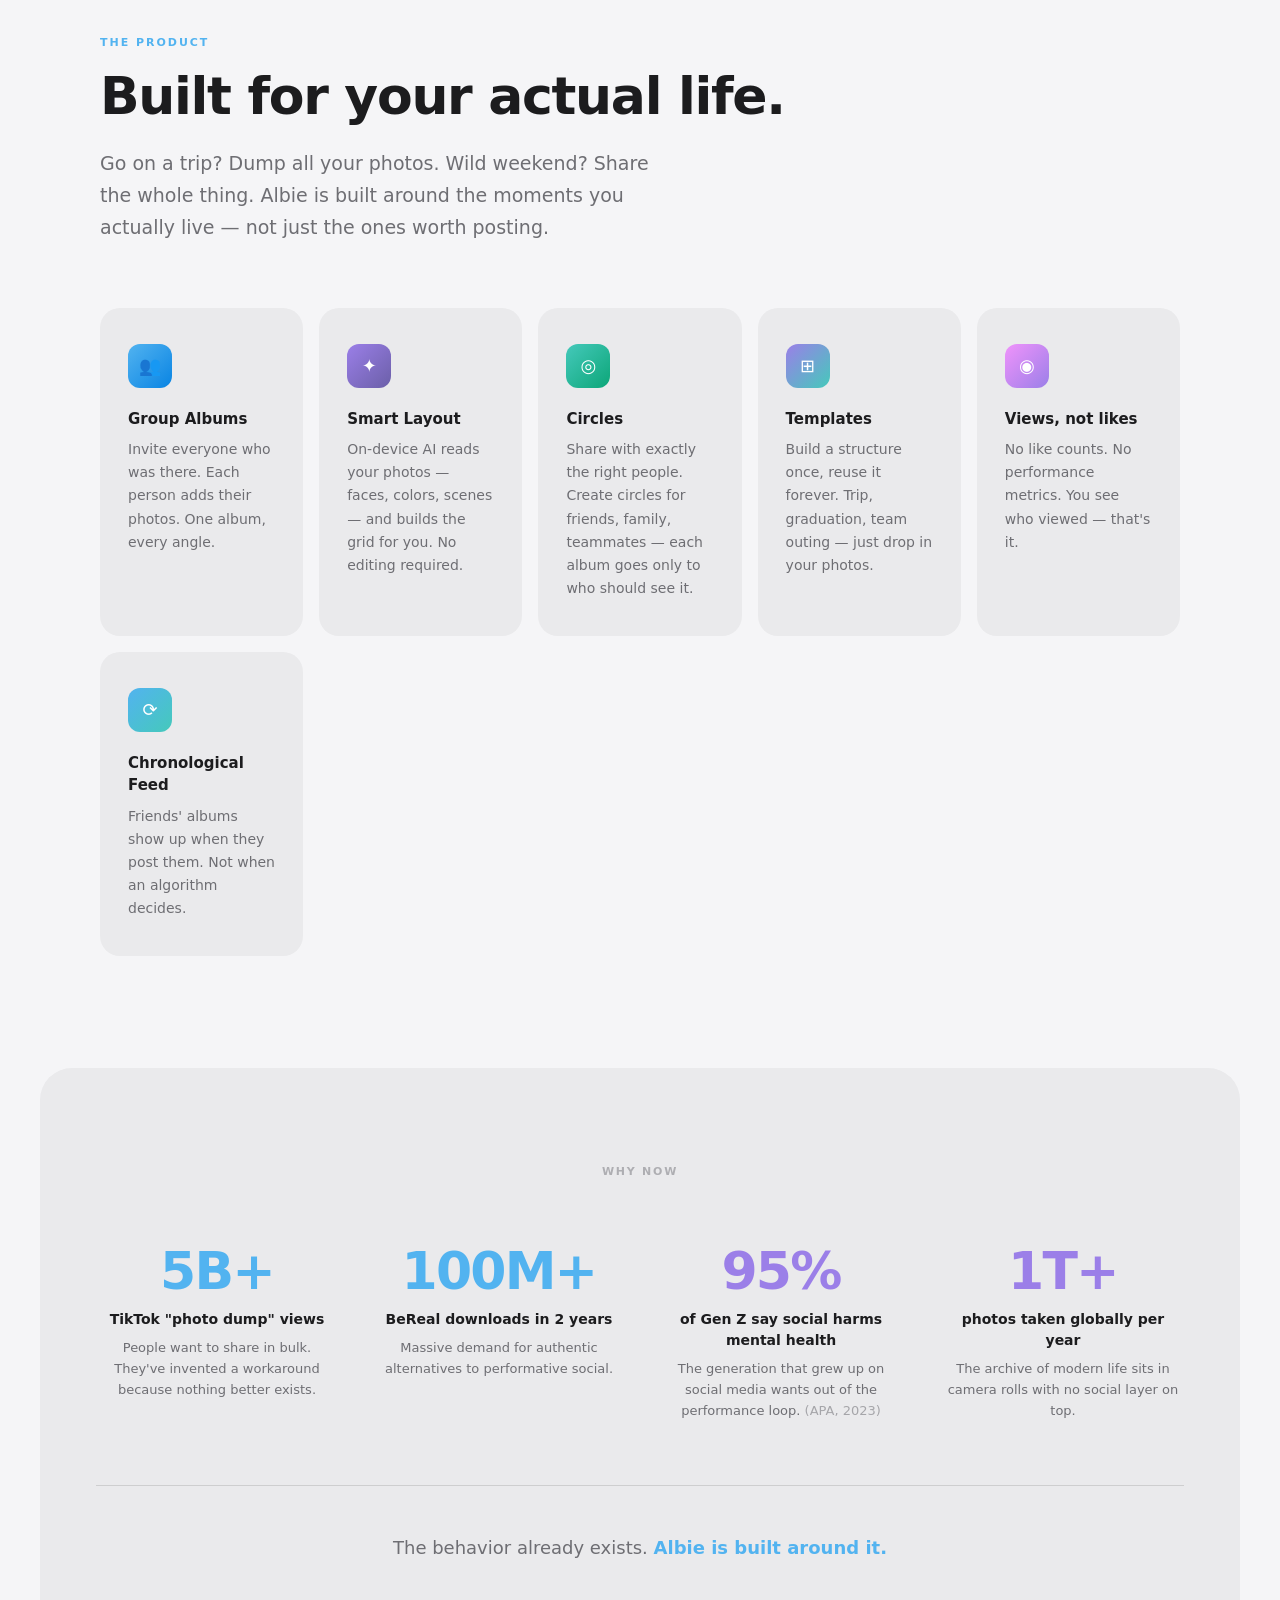
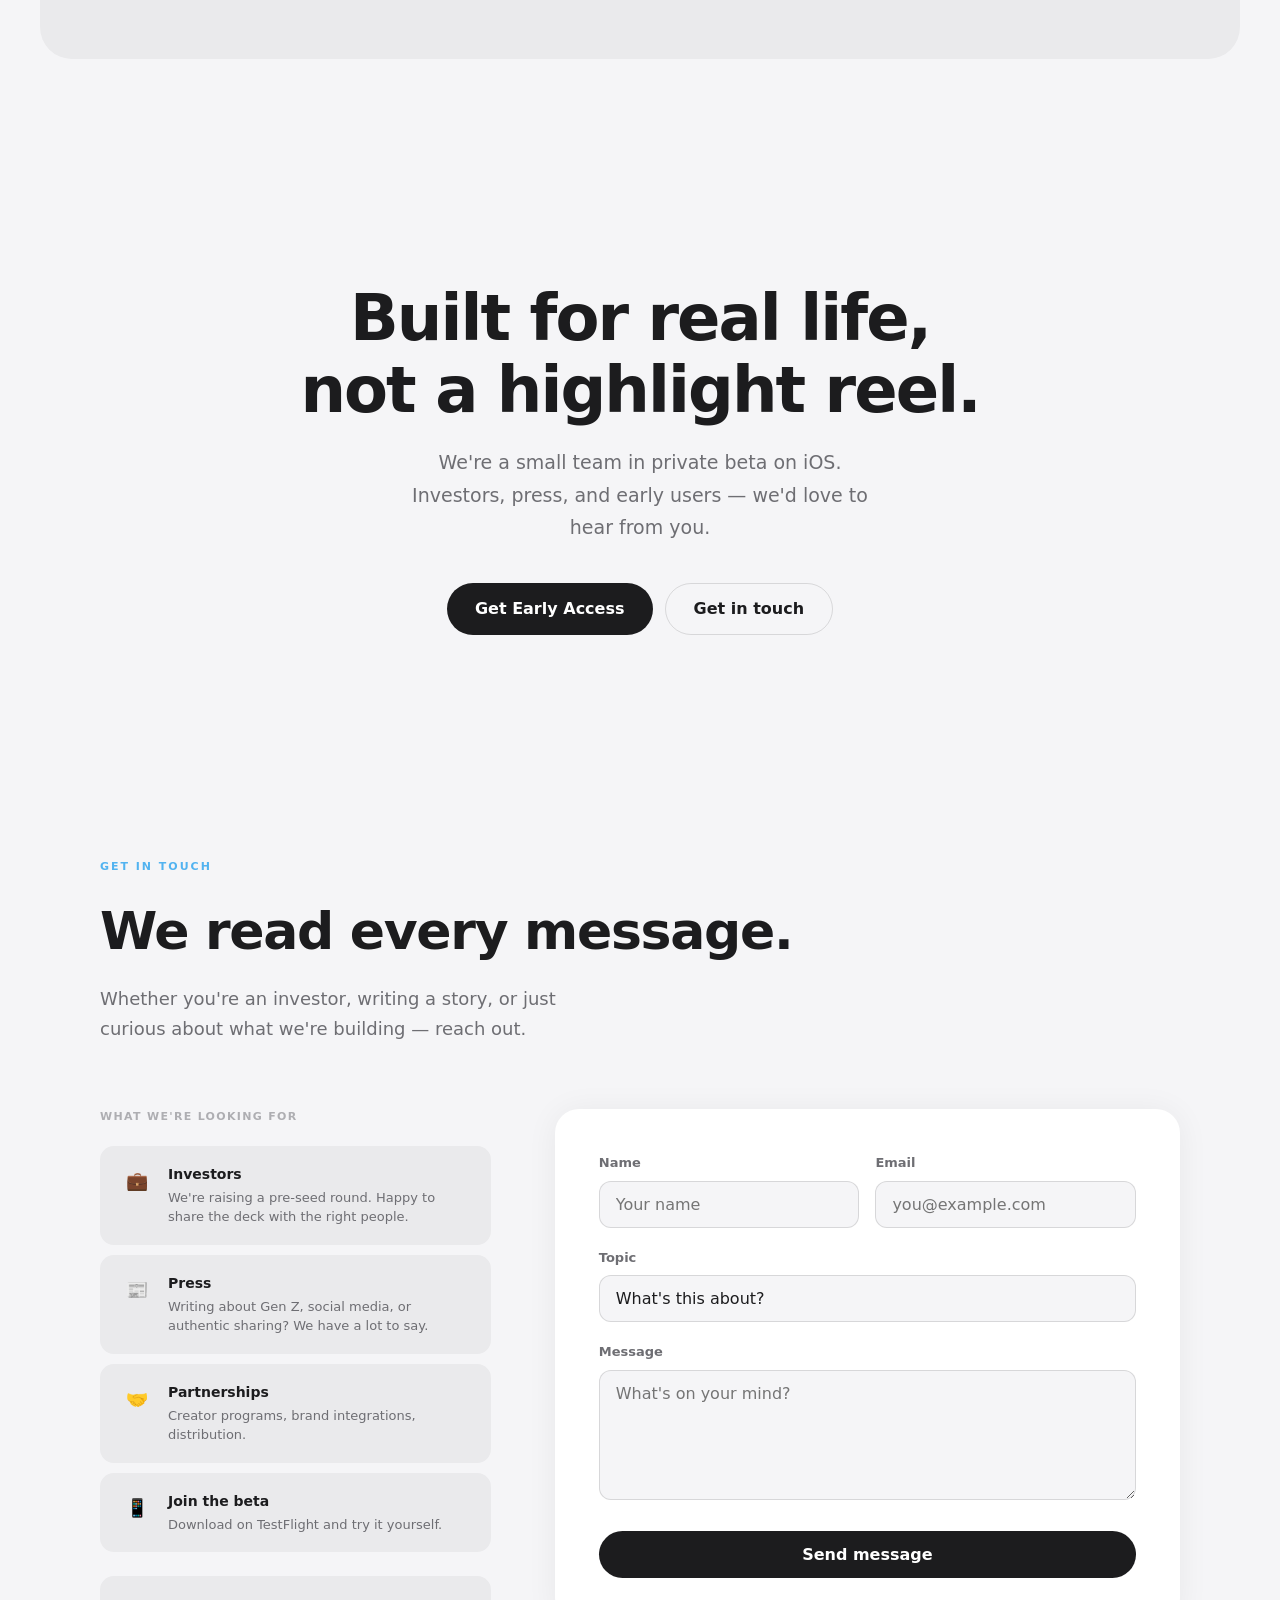
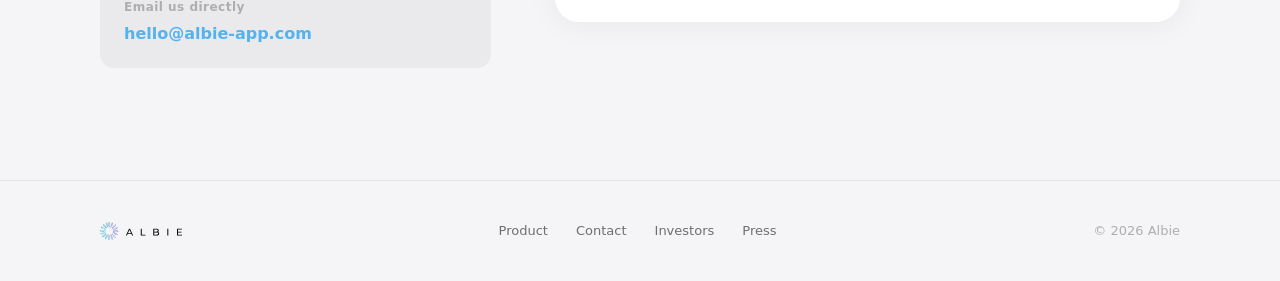
==== commit e9023a26: "Fix phone screenshots display, remove likes, fix nav flow - Phones back in own section with overflow" ====
--- a/index.html
+++ b/index.html
@@ -44,7 +44,7 @@
           <a href="https://testflight.apple.com/join/ATGr8Ppr" class="btn btn-primary btn-lg">
             Join the Private Beta
           </a>
-          <a href="#product" class="btn btn-ghost btn-lg">See how it works</a>
+          <a href="#problem" class="btn btn-ghost btn-lg">See the problem we're solving</a>
         </div>
 
         <p class="hero-note">iOS only · Free during beta</p>
@@ -52,7 +52,11 @@
       </div>
     </div>
 
-    <div class="hero-phones fade-in">
+  </section>
+
+  <!-- ── App Screenshots ── -->
+  <div class="screenshots-section">
+    <div class="phones-row fade-in">
       <div class="hero-phone side">
         <div class="phone-frame">
           <div class="phone-screen">
@@ -75,8 +79,7 @@
         </div>
       </div>
     </div>
-
-  </section>
+  </div>
 
   <!-- ── Problem ── -->
   <div id="problem">
@@ -160,8 +163,8 @@
         </div>
         <div class="solution-card fade-in">
           <div class="solution-card-icon" style="background:linear-gradient(135deg,#F093FB,#9B7FE8)">◉</div>
-          <h3>Private Likes</h3>
-          <p>Only you see who liked your albums. Post without watching the count.</p>
+          <h3>Views, not likes</h3>
+          <p>No like counts. No performance metrics. You see who viewed — that's it.</p>
         </div>
         <div class="solution-card fade-in">
           <div class="solution-card-icon" style="background:linear-gradient(135deg,#52B3F0,#45C9BB)">⟳</div>
--- a/styles.css
+++ b/styles.css
@@ -80,11 +80,10 @@
 /* ── Hero ── */
 .hero {
   padding-top: calc(var(--nav-h) + 96px);
-  padding-bottom: 0;
+  padding-bottom: 80px;
   text-align: center;
-  overflow: hidden;
-}
-.hero-inner { max-width: 740px; margin: 0 auto; padding: 0 40px 0; }
+}
+.hero-inner { max-width: 740px; margin: 0 auto; }
 
 .hero-logo-wrap {
   display: flex; justify-content: center;
@@ -297,33 +296,29 @@
 .form-success h3 { font-size: 24px; font-weight: 700; margin-bottom: 10px; }
 .form-success p { color: var(--text-secondary); font-size: 16px; }
 
-/* ── Hero Phones ── */
+/* ── App Screenshots ── */
 .mockup-lead {
   font-size: 18px; color: var(--text-secondary);
   max-width: 540px; line-height: 1.7; margin-bottom: 72px;
 }
-.hero-phones {
+.screenshots-section {
+  padding: 0 40px 96px;
+  overflow: visible;
+}
+.phones-row {
   display: flex;
   gap: 20px;
   align-items: flex-start;
   justify-content: center;
-  margin-top: 72px;
-  padding: 0 20px;
-  -webkit-mask-image: linear-gradient(to bottom, black 0%, black 46%, transparent 84%);
-  mask-image: linear-gradient(to bottom, black 0%, black 46%, transparent 84%);
-  pointer-events: none;
 }
 .hero-phone { flex-shrink: 0; }
-.hero-phone.side { transform: translateY(56px); }
+.hero-phone.side { transform: translateY(48px); }
 .hero-phone.center { transform: translateY(0); }
 .phone-frame {
   background: #1A1A1C;
   border-radius: 52px;
   padding: 11px;
-  box-shadow:
-    0 40px 100px rgba(0,0,0,0.28),
-    0 10px 30px rgba(0,0,0,0.18),
-    inset 0 0 0 1.5px rgba(255,255,255,0.09);
+  filter: drop-shadow(0 32px 64px rgba(0,0,0,0.22)) drop-shadow(0 8px 20px rgba(0,0,0,0.14));
 }
 .hero-phone.side .phone-frame { width: 256px; }
 .hero-phone.center .phone-frame { width: 296px; }
@@ -364,25 +359,27 @@
 }
 @media (max-width: 860px) {
   .hero-phone.side .phone-frame { width: 210px; }
-  .hero-phone.center .phone-frame { width: 245px; }
-  .hero-phone.side { transform: translateY(44px); }
+  .hero-phone.center .phone-frame { width: 244px; }
+  .hero-phone.side { transform: translateY(40px); }
+  .gap-cards { grid-template-columns: 1fr; }
+  .stats-grid { grid-template-columns: repeat(2, 1fr); gap: 36px; }
 }
 @media (max-width: 740px) {
   nav { padding: 0 20px; }
   section { padding: 80px 20px; }
+  .screenshots-section { padding: 0 16px 72px; }
   .problem-wrap { margin: 0 16px; padding: 72px 28px; }
   .stats-wrap { margin: 0 16px; padding: 64px 28px; }
   .contact-grid { grid-template-columns: 1fr; gap: 40px; }
   .form-row-2 { grid-template-columns: 1fr; }
   .contact-form-card { padding: 28px 20px; }
   .footer-inner { flex-direction: column; align-items: flex-start; }
-  .hero { padding-top: calc(var(--nav-h) + 48px); }
-  .hero-inner { padding-bottom: 0; }
+  .hero { padding-top: calc(var(--nav-h) + 48px); padding-bottom: 56px; }
   .hero h1 { font-size: clamp(36px, 10vw, 56px); }
   .hero-sub { font-size: 17px; }
-  .hero-phones { gap: 12px; margin-top: 52px; }
-  .hero-phone.side .phone-frame { width: 168px; }
-  .hero-phone.center .phone-frame { width: 198px; }
-  .hero-phone.side { transform: translateY(36px); }
+  .phones-row { gap: 10px; }
+  .hero-phone.side .phone-frame { width: 156px; }
+  .hero-phone.center .phone-frame { width: 184px; }
+  .hero-phone.side { transform: translateY(28px); }
   .stats-grid { grid-template-columns: 1fr 1fr; }
 }
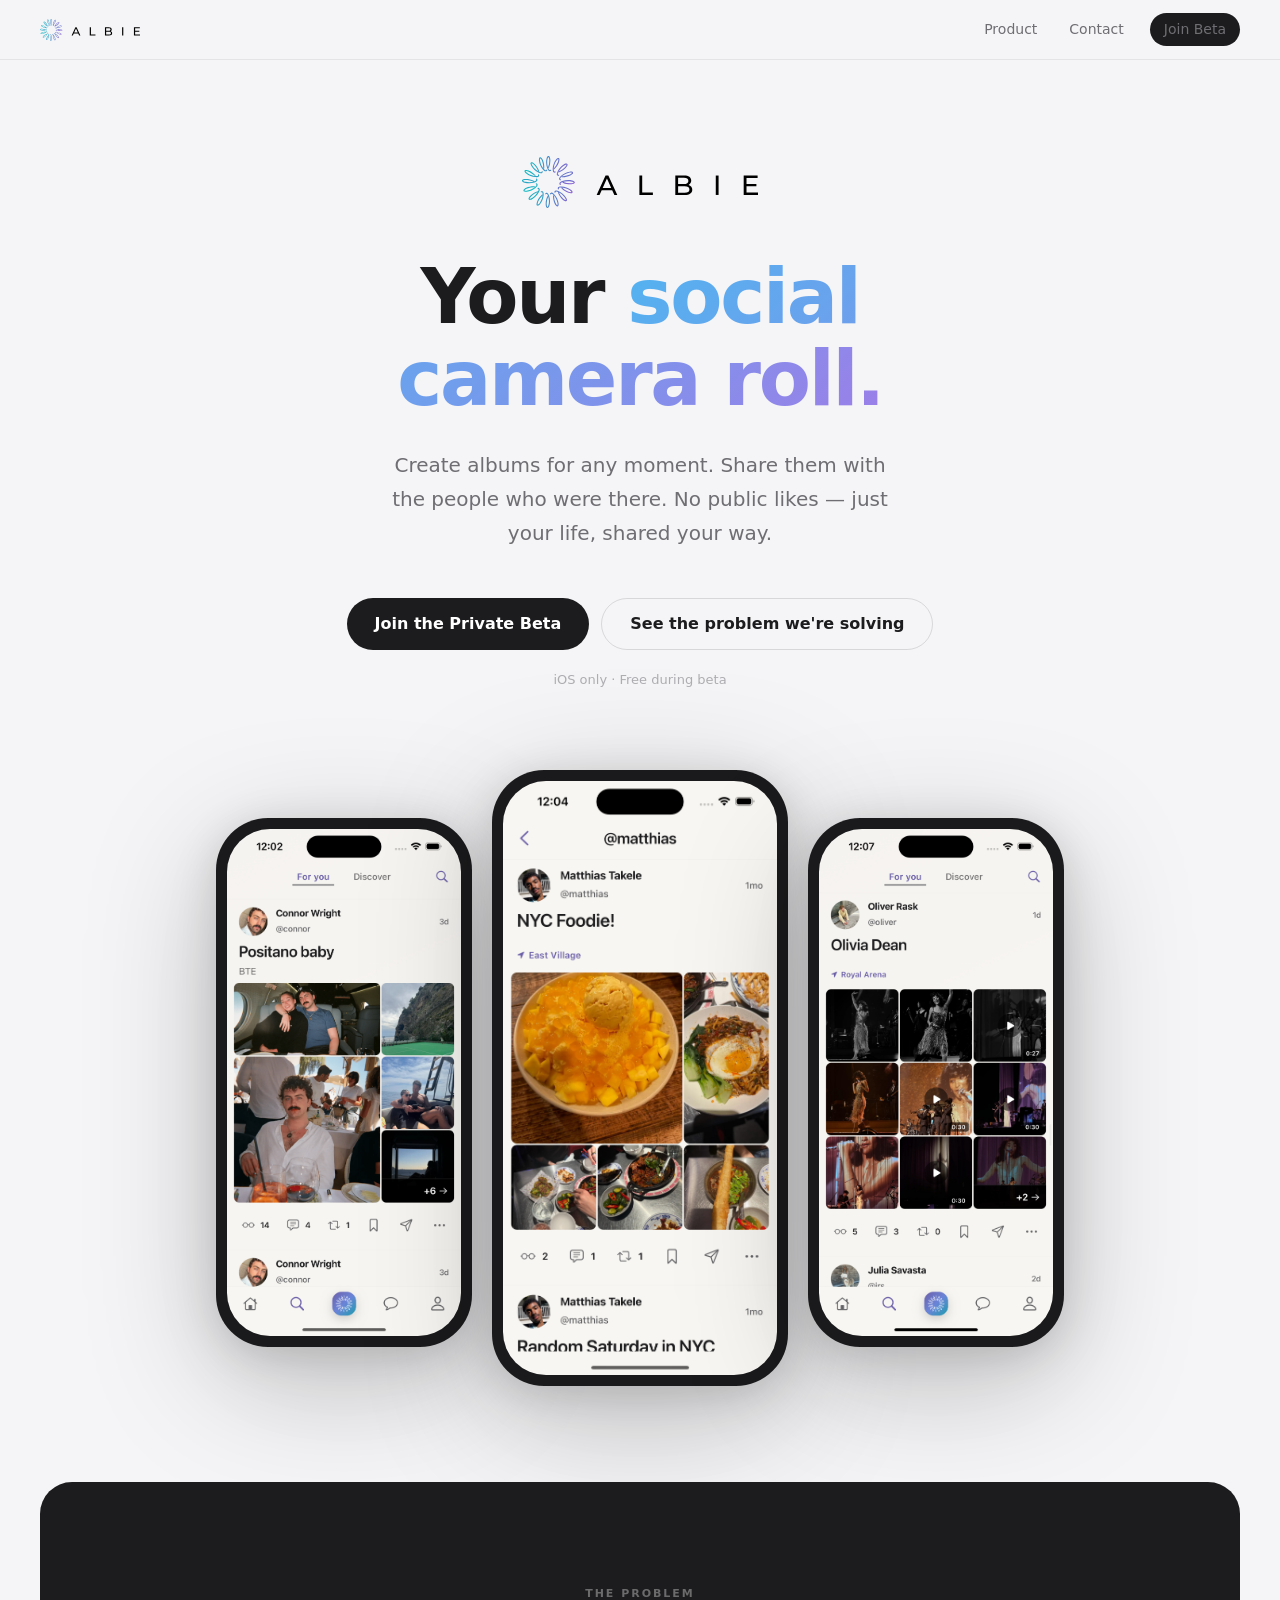
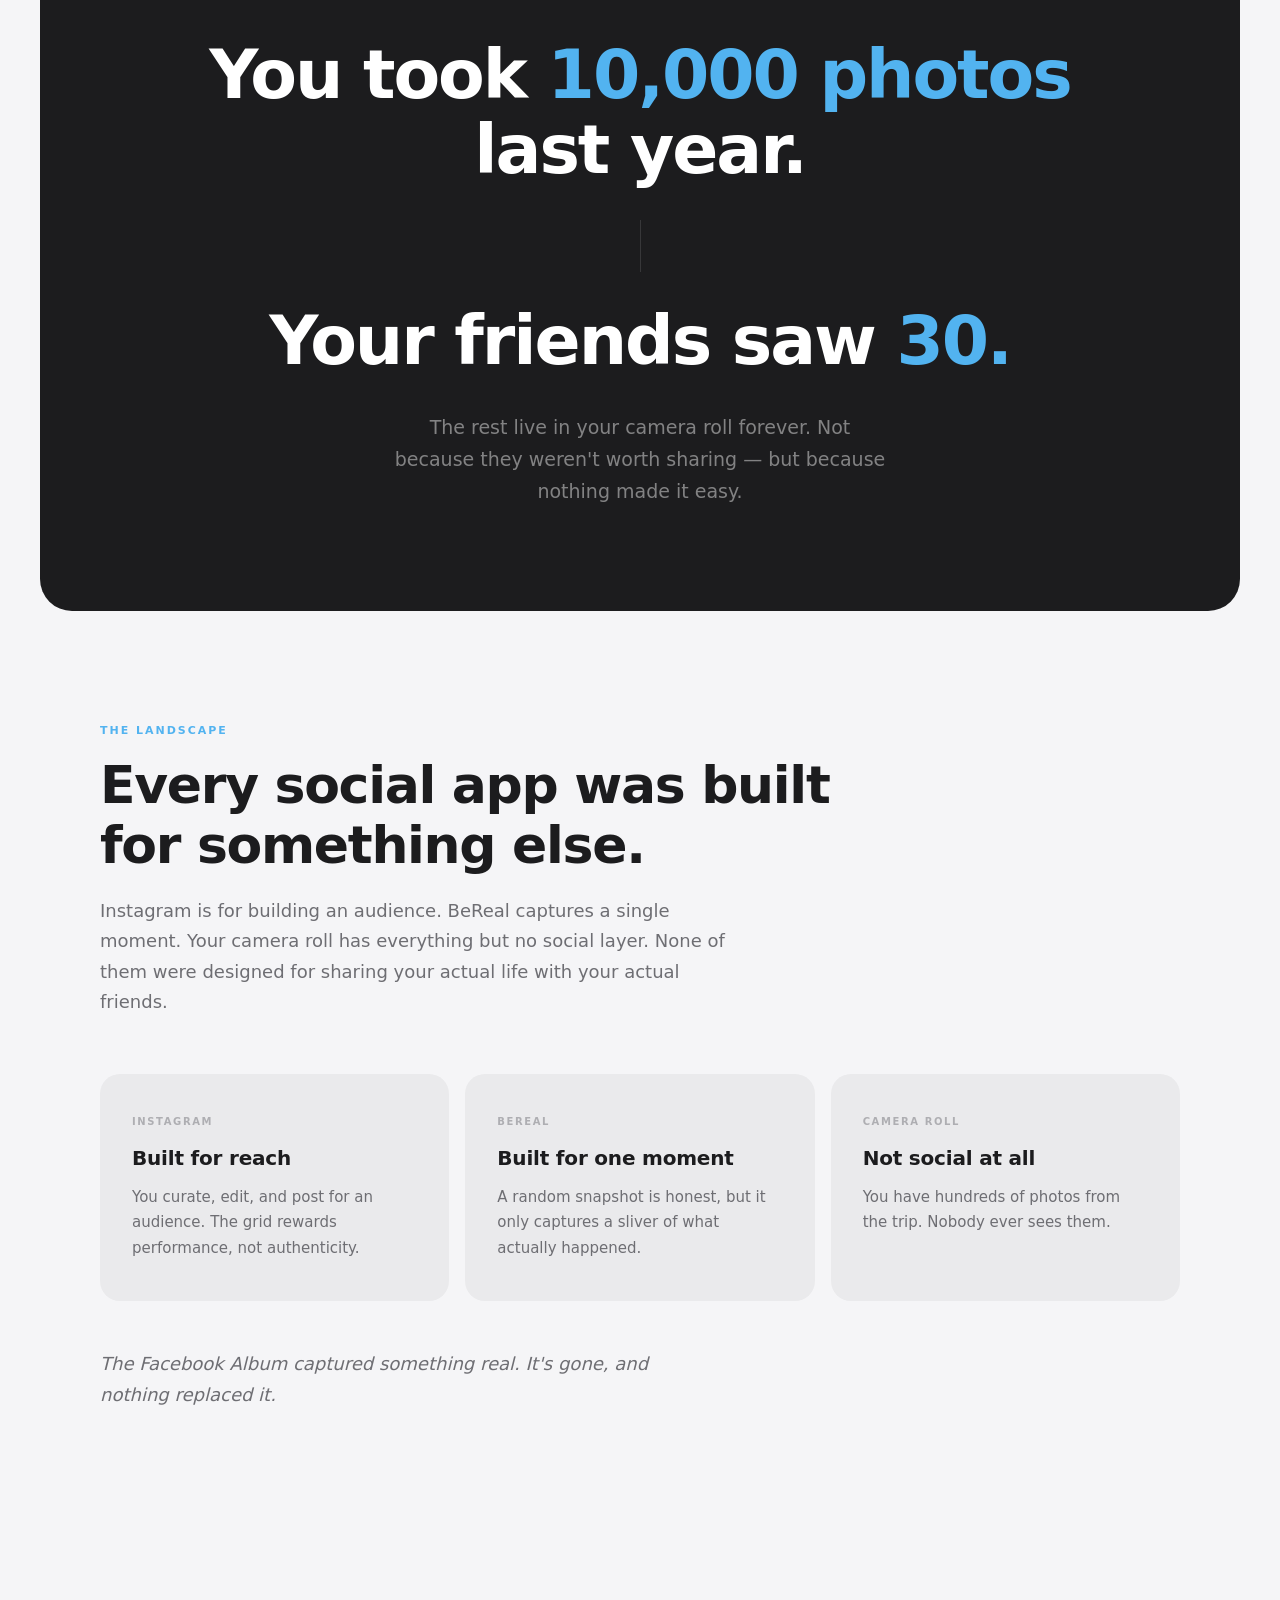
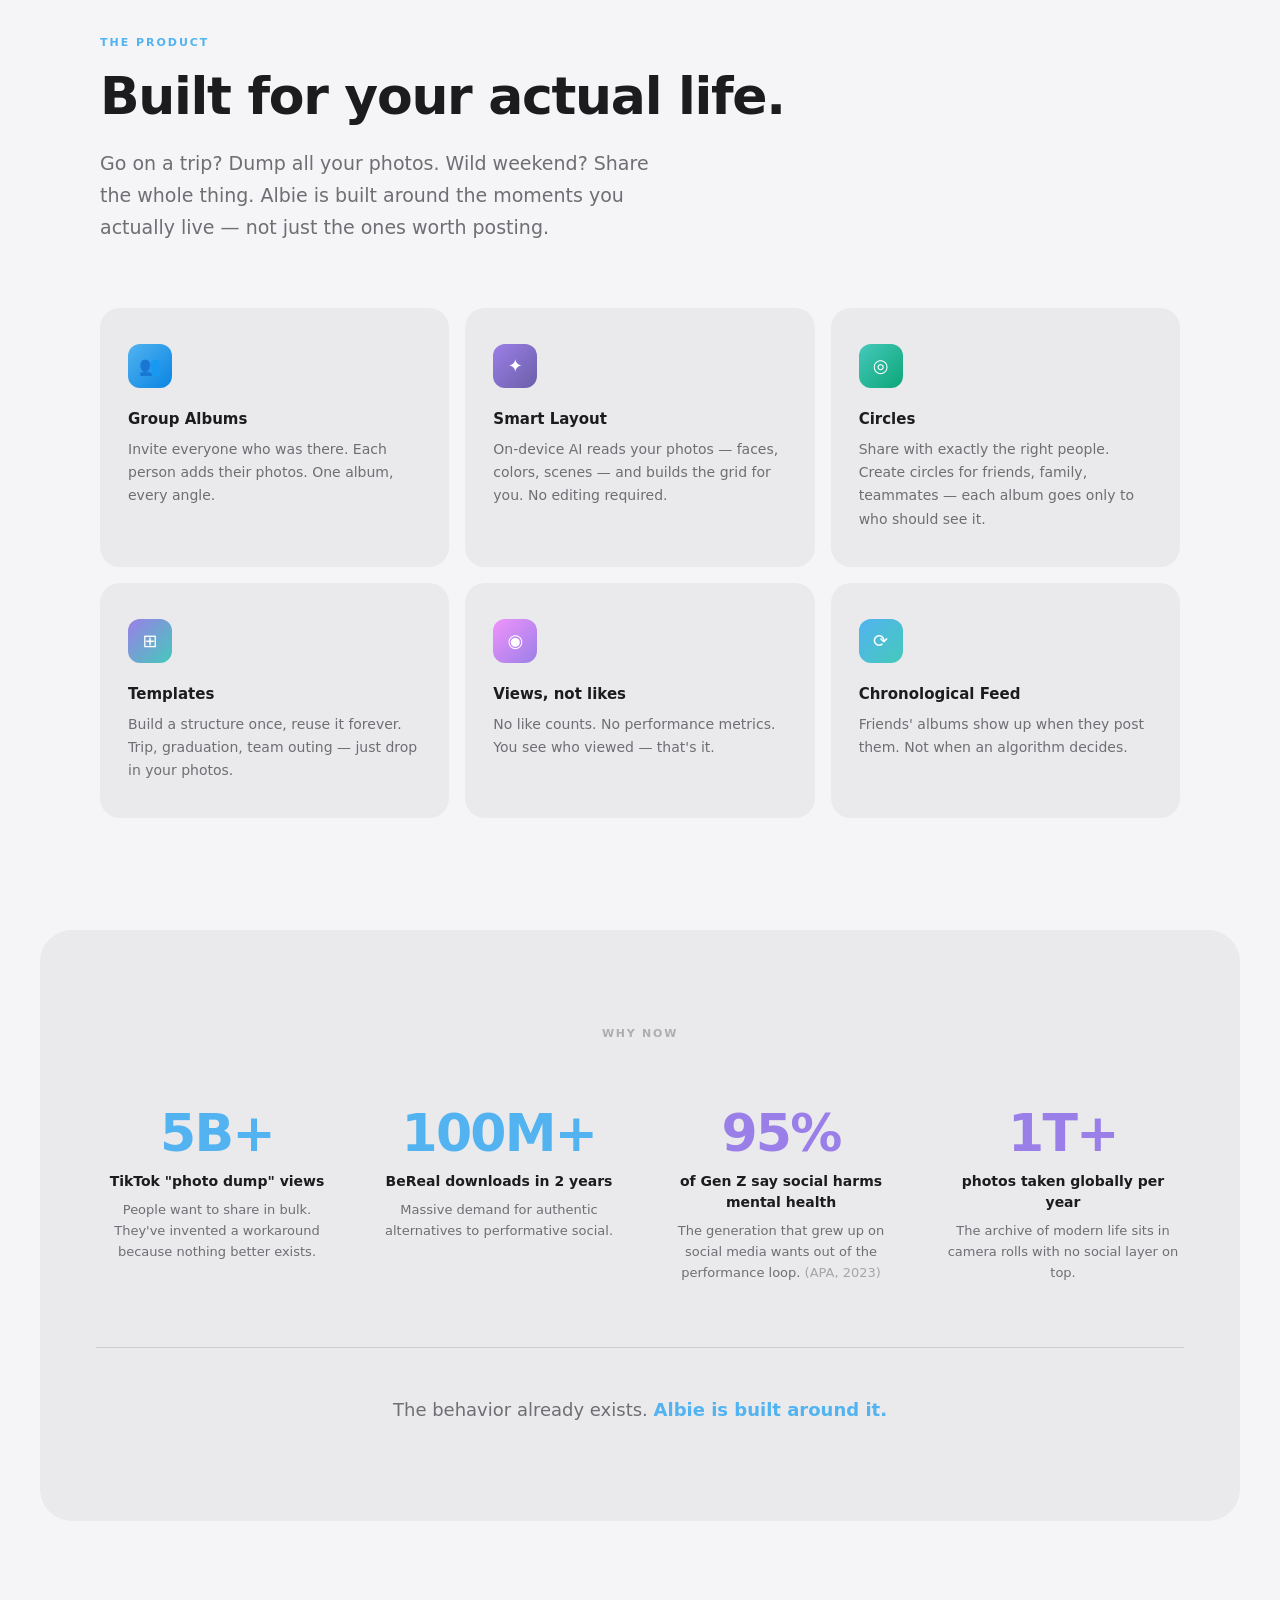
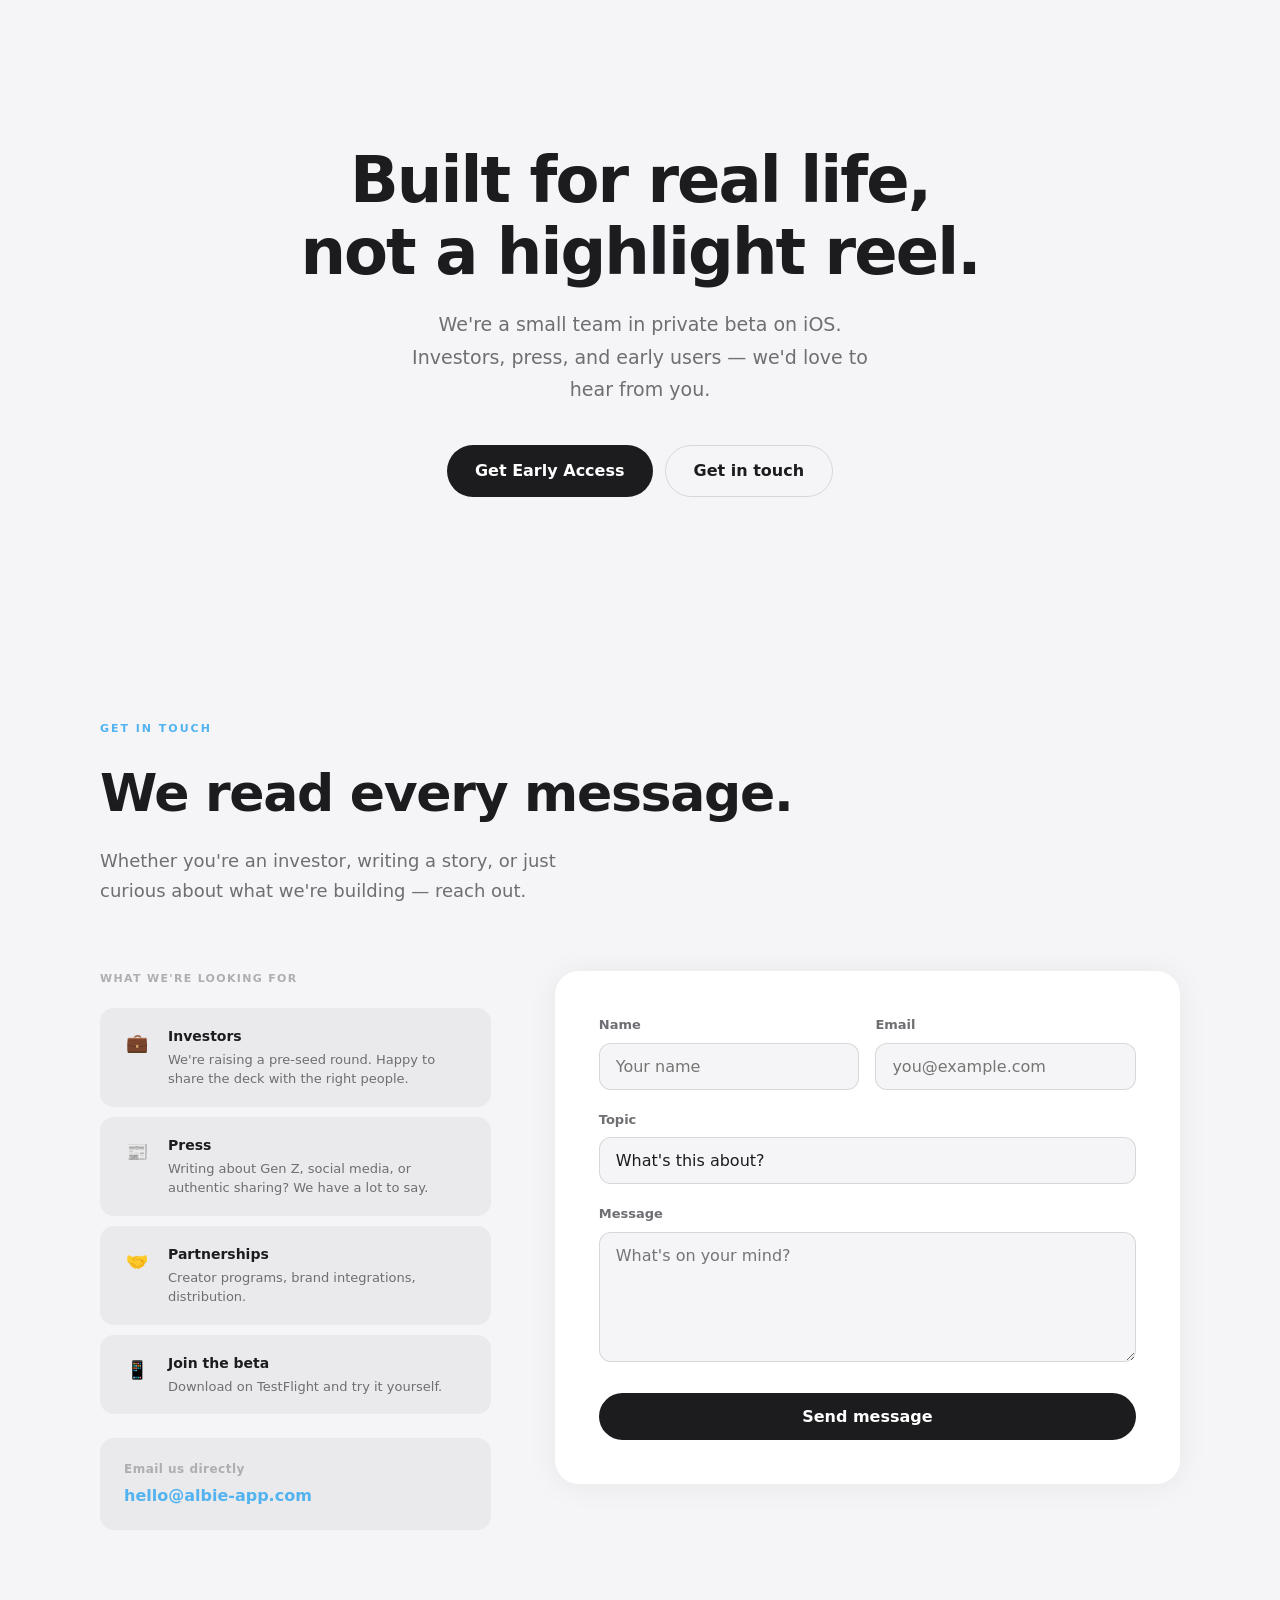
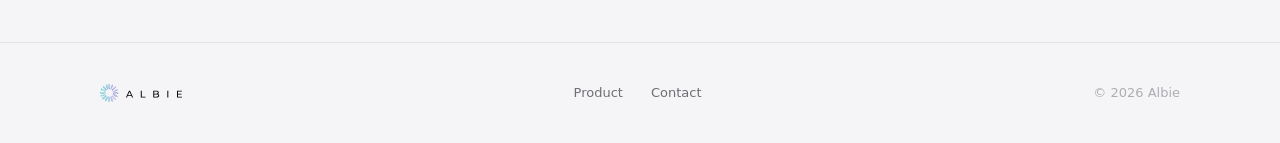
==== commit 738c7709: "Remove dead Investors and Press footer links Co-Authored-By: Claude Sonnet 4.6 <noreply@anthropic.co" ====
--- a/index.html
+++ b/index.html
@@ -333,8 +333,6 @@
       <div class="footer-links">
         <a href="#product">Product</a>
         <a href="#contact">Contact</a>
-        <a href="#investors">Investors</a>
-        <a href="#press">Press</a>
       </div>
       <span class="footer-copy">© 2026 Albie</span>
     </div>
--- a/styles.css
+++ b/styles.css
@@ -167,7 +167,7 @@
   max-width: 580px; margin-bottom: 64px; line-height: 1.7;
 }
 .solution-grid {
-  display: grid; grid-template-columns: repeat(auto-fill, minmax(195px, 1fr));
+  display: grid; grid-template-columns: repeat(3, 1fr);
   gap: 16px;
 }
 .solution-card {
@@ -362,6 +362,7 @@
   .hero-phone.center .phone-frame { width: 244px; }
   .hero-phone.side { transform: translateY(40px); }
   .gap-cards { grid-template-columns: 1fr; }
+  .solution-grid { grid-template-columns: repeat(2, 1fr); }
   .stats-grid { grid-template-columns: repeat(2, 1fr); gap: 36px; }
 }
 @media (max-width: 740px) {
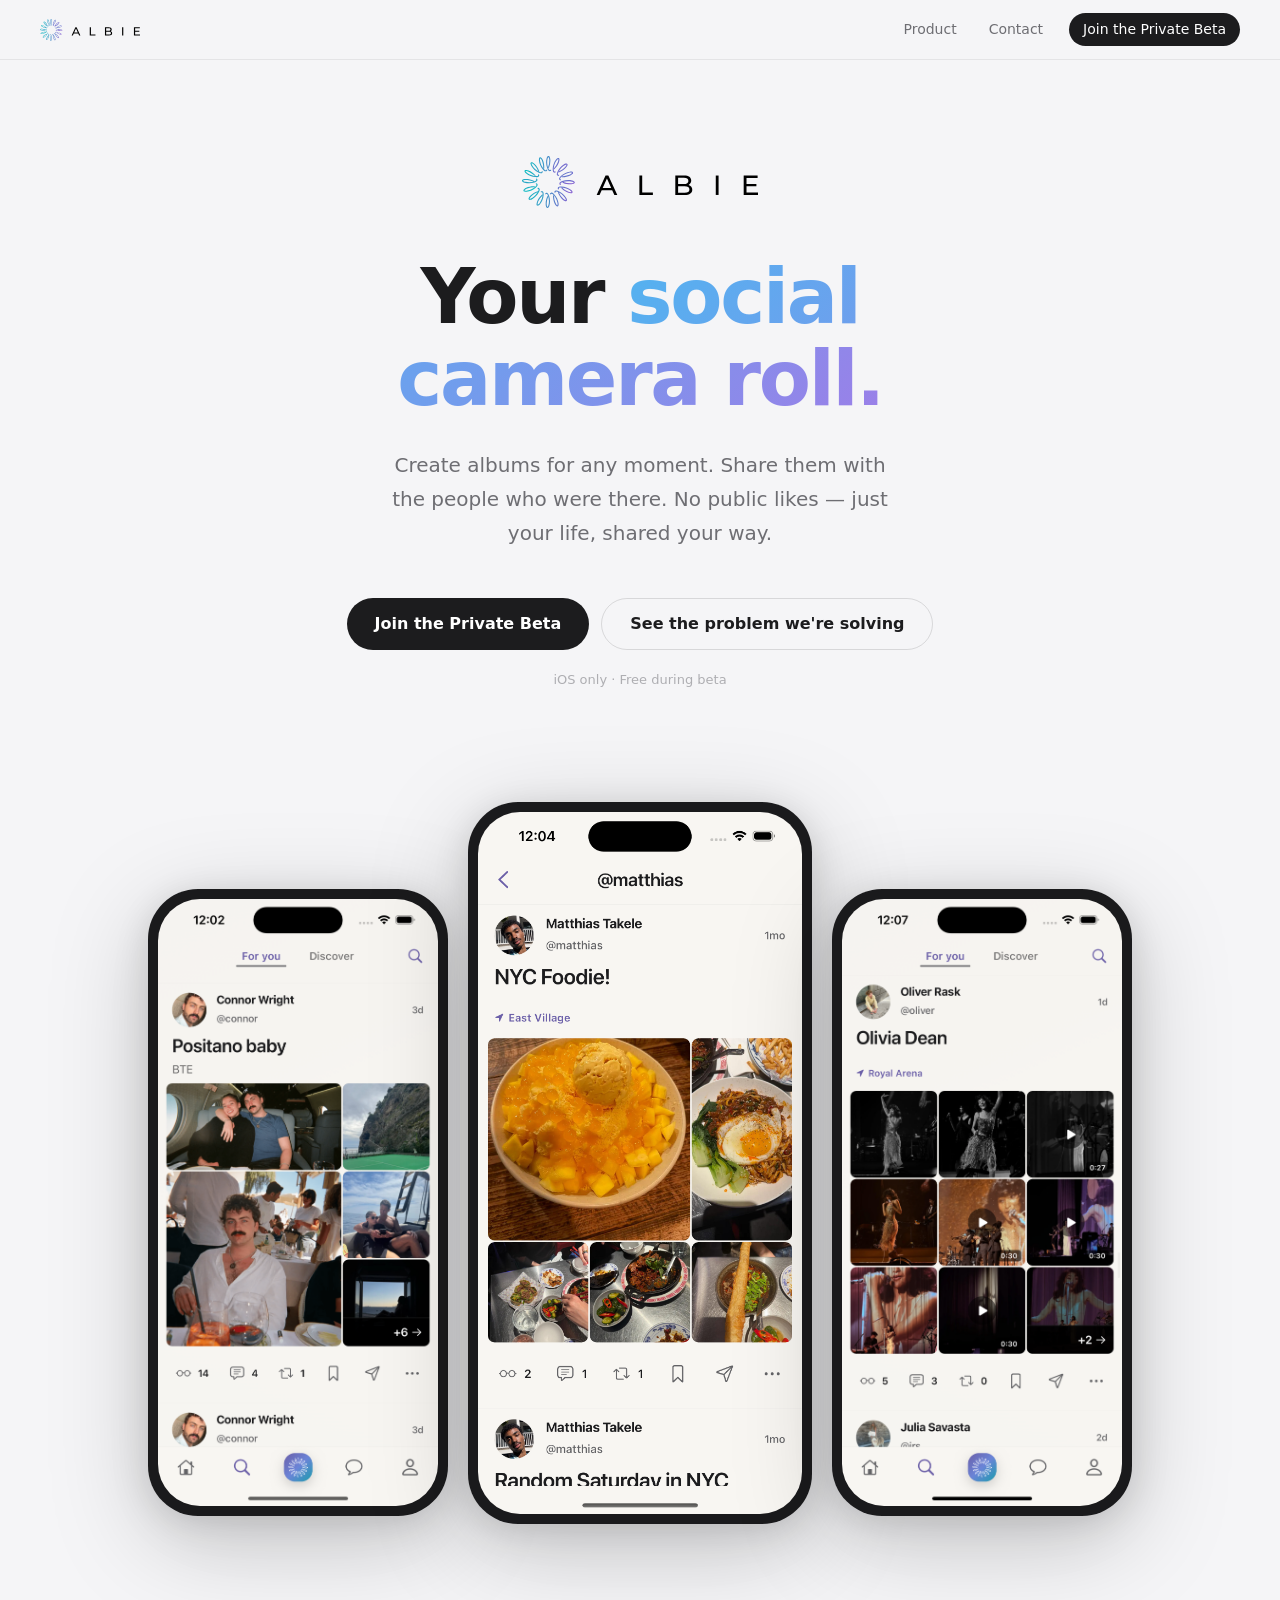
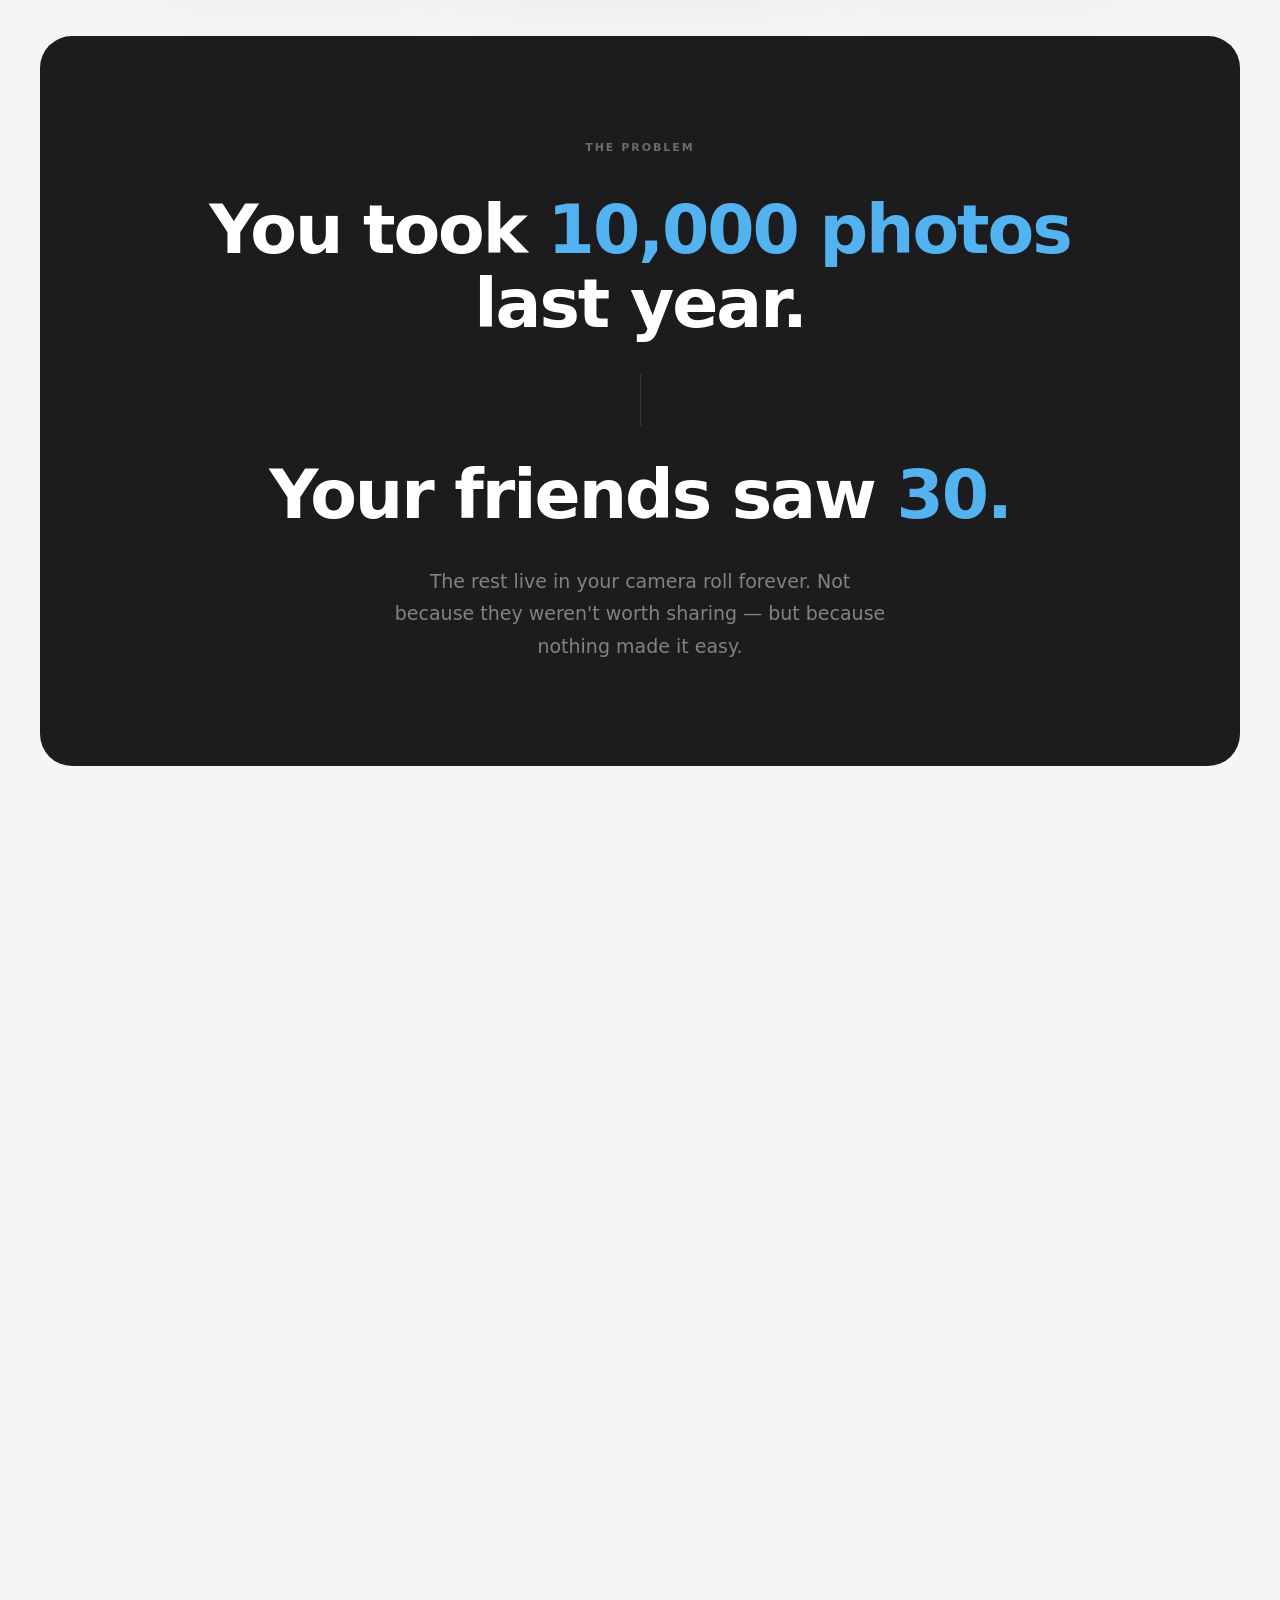
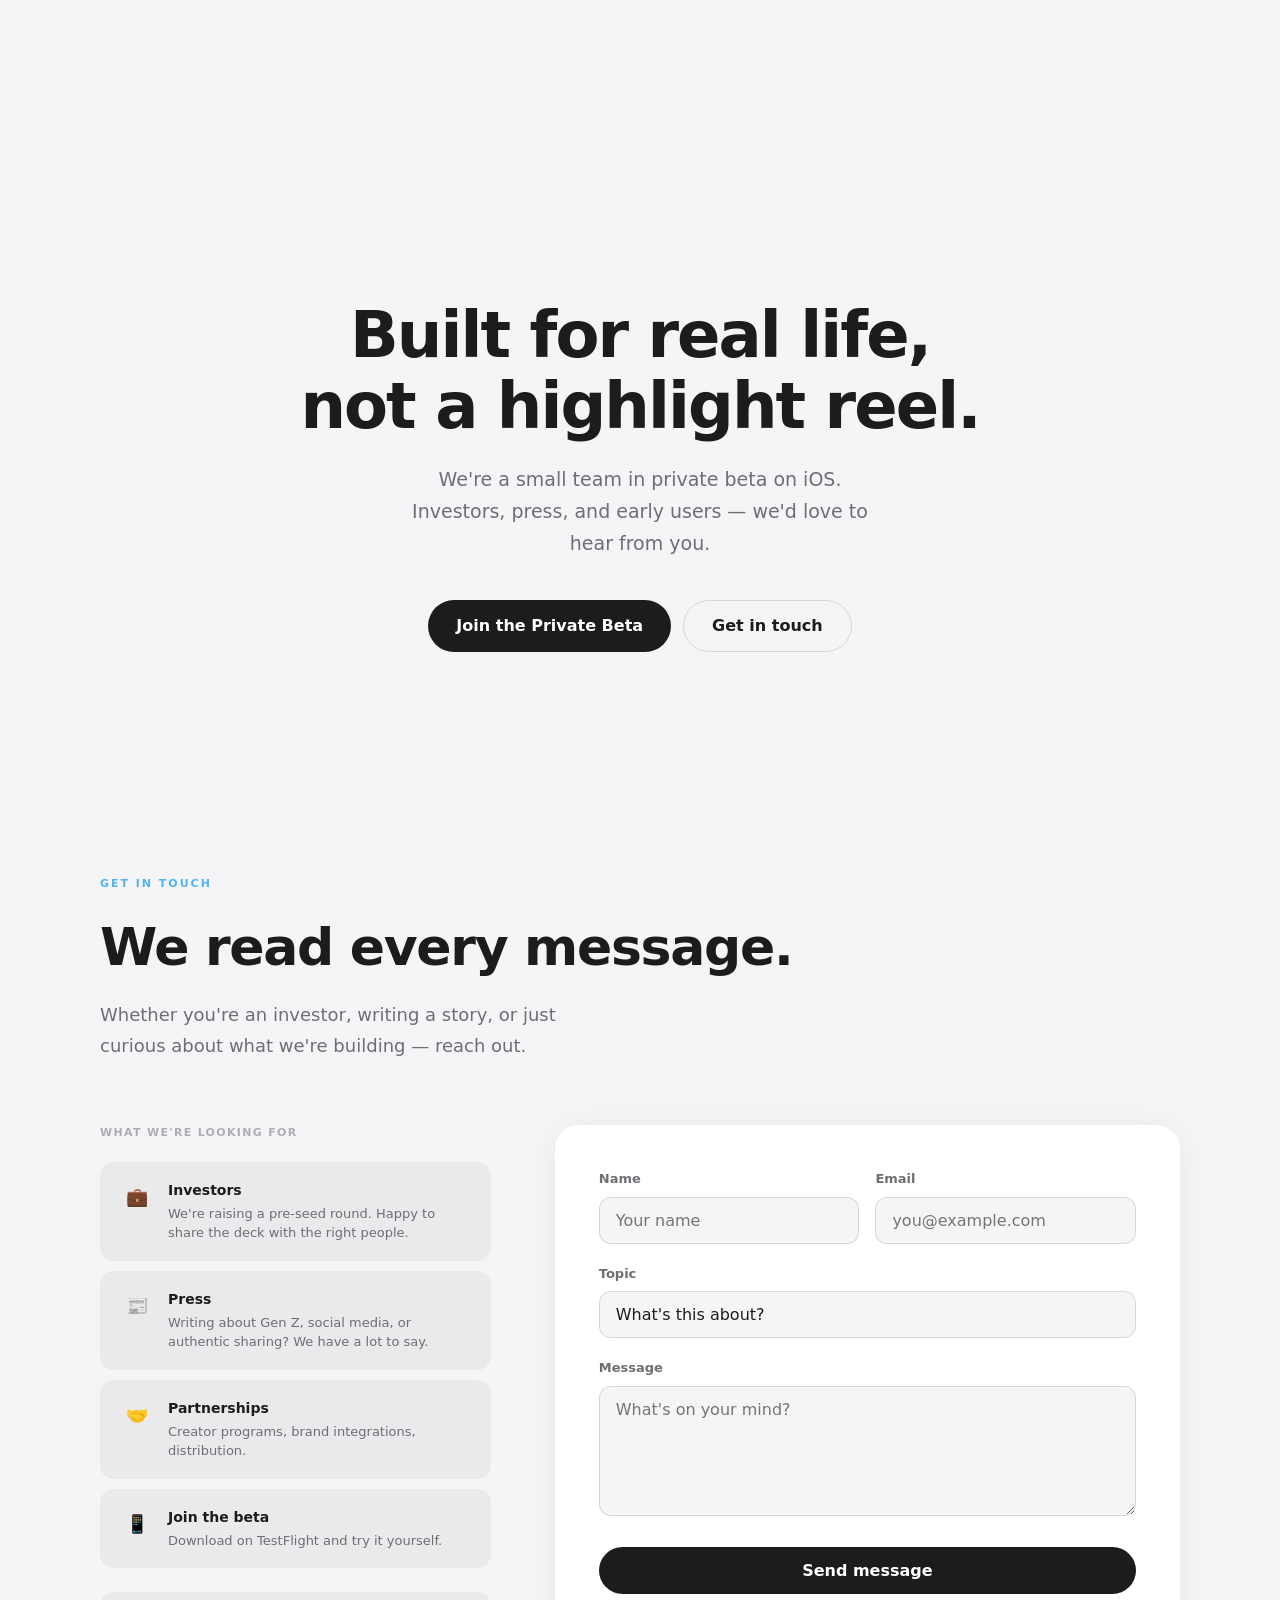
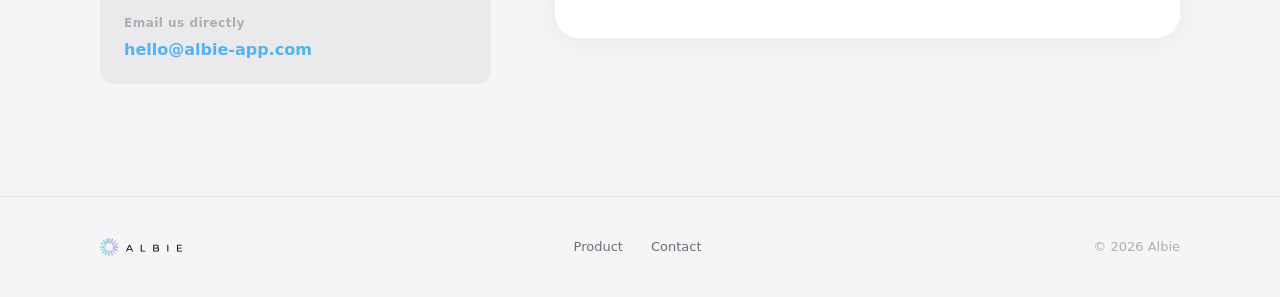
==== commit cf0ffbea: "Unify button labels to 'Join the Private Beta' and fix nav button text color All three CTA buttons n" ====
--- a/index.html
+++ b/index.html
@@ -20,7 +20,7 @@
     <div class="nav-links">
       <a href="#product">Product</a>
       <a href="#contact">Contact</a>
-      <a href="https://testflight.apple.com/join/ATGr8Ppr" class="btn btn-primary nav-cta">Join Beta</a>
+      <a href="https://testflight.apple.com/join/ATGr8Ppr" class="btn btn-primary nav-cta">Join the Private Beta</a>
     </div>
   </nav>
 
@@ -215,7 +215,7 @@
       <p>We're a small team in private beta on iOS. Investors, press, and early users — we'd love to hear from you.</p>
       <div class="cta-actions">
         <a href="https://testflight.apple.com/join/ATGr8Ppr" class="btn btn-primary btn-lg">
-          Get Early Access
+          Join the Private Beta
         </a>
         <a href="#contact" class="btn btn-ghost btn-lg">Get in touch</a>
       </div>
--- a/styles.css
+++ b/styles.css
@@ -44,7 +44,7 @@
   transition: color 0.15s, background 0.15s;
 }
 .nav-links a:hover { color: var(--text); background: var(--surface); }
-.nav-cta { margin-left: 8px; }
+.nav-cta { margin-left: 8px; padding: 7px 16px; font-size: 13px; }
 
 /* ── Buttons ── */
 .btn {
@@ -55,7 +55,7 @@
   cursor: pointer; border: none; font-family: inherit; white-space: nowrap;
 }
 .btn:active { transform: scale(0.97); }
-.btn-primary { background: var(--text); color: #fff; }
+.btn-primary { background: var(--text); color: #fff; -webkit-text-fill-color: #fff; }
 .btn-primary:hover { opacity: 0.8; }
 .btn-ghost { background: transparent; color: var(--text); border: 1.5px solid var(--border-strong); }
 .btn-ghost:hover { background: var(--surface); }
@@ -302,32 +302,41 @@
   max-width: 540px; line-height: 1.7; margin-bottom: 72px;
 }
 .screenshots-section {
-  padding: 0 40px 96px;
+  padding: 32px 40px 112px;
   overflow: visible;
 }
 .phones-row {
   display: flex;
+  flex-wrap: nowrap;
   gap: 20px;
-  align-items: flex-start;
+  align-items: center;
   justify-content: center;
 }
 .hero-phone { flex-shrink: 0; }
-.hero-phone.side { transform: translateY(48px); }
+.hero-phone.side { transform: translateY(40px); }
 .hero-phone.center { transform: translateY(0); }
 .phone-frame {
   background: #1A1A1C;
-  border-radius: 52px;
-  padding: 11px;
-  filter: drop-shadow(0 32px 64px rgba(0,0,0,0.22)) drop-shadow(0 8px 20px rgba(0,0,0,0.14));
-}
-.hero-phone.side .phone-frame { width: 256px; }
-.hero-phone.center .phone-frame { width: 296px; }
+  border-radius: 50px;
+  padding: 10px;
+  filter: drop-shadow(0 24px 48px rgba(0,0,0,0.20)) drop-shadow(0 6px 16px rgba(0,0,0,0.12));
+}
+.hero-phone.side .phone-frame { width: 300px; }
+.hero-phone.center .phone-frame { width: 344px; }
 .phone-screen {
-  border-radius: 43px;
+  border-radius: 42px;
   overflow: hidden;
   line-height: 0;
 }
 .phone-screen img { width: 100%; display: block; }
+
+@keyframes phoneFloat {
+  0%, 100% { transform: translateY(0px); }
+  50% { transform: translateY(-8px); }
+}
+.hero-phone.side:first-child .phone-frame { animation: phoneFloat 3.8s ease-in-out infinite 0.4s; }
+.hero-phone.center .phone-frame            { animation: phoneFloat 3.8s ease-in-out infinite 0s; }
+.hero-phone.side:last-child .phone-frame   { animation: phoneFloat 3.8s ease-in-out infinite 0.8s; }
 
 /* ── Footer ── */
 footer { border-top: 1px solid var(--border); padding: 40px 40px; }
@@ -358,29 +367,46 @@
   .stats-grid { grid-template-columns: repeat(2, 1fr); gap: 36px; }
 }
 @media (max-width: 860px) {
-  .hero-phone.side .phone-frame { width: 210px; }
-  .hero-phone.center .phone-frame { width: 244px; }
-  .hero-phone.side { transform: translateY(40px); }
+  .hero-phone.side .phone-frame { width: 240px; }
+  .hero-phone.center .phone-frame { width: 276px; }
+  .hero-phone.side { transform: translateY(28px); }
   .gap-cards { grid-template-columns: 1fr; }
   .solution-grid { grid-template-columns: repeat(2, 1fr); }
   .stats-grid { grid-template-columns: repeat(2, 1fr); gap: 36px; }
 }
 @media (max-width: 740px) {
   nav { padding: 0 20px; }
-  section { padding: 80px 20px; }
-  .screenshots-section { padding: 0 16px 72px; }
-  .problem-wrap { margin: 0 16px; padding: 72px 28px; }
-  .stats-wrap { margin: 0 16px; padding: 64px 28px; }
+  .nav-links a:not(.nav-cta) { display: none; }
+  section { padding: 72px 20px; }
+  .screenshots-section { padding: 16px 0 0; }
+  /* swipeable carousel — scroll snap, one phone at a time */
+  .phones-row {
+    overflow-x: auto;
+    scroll-snap-type: x mandatory;
+    -webkit-overflow-scrolling: touch;
+    scrollbar-width: none;
+    justify-content: flex-start;
+    gap: 16px;
+    padding: 48px calc(50% - 130px) 80px;
+  }
+  .phones-row::-webkit-scrollbar { display: none; }
+  .hero-phone.side { display: flex; transform: none; }
+  .hero-phone.center { transform: none; }
+  .hero-phone { scroll-snap-align: center; }
+  .hero-phone.side .phone-frame { width: 260px; }
+  .hero-phone.center .phone-frame { width: 260px; }
+  .problem-wrap { margin: 0 16px; padding: 64px 28px; }
+  .stats-wrap { margin: 0 16px; padding: 56px 24px; }
+  .stats-grid { grid-template-columns: 1fr 1fr; gap: 32px; }
+  .solution-grid { grid-template-columns: 1fr; }
   .contact-grid { grid-template-columns: 1fr; gap: 40px; }
   .form-row-2 { grid-template-columns: 1fr; }
   .contact-form-card { padding: 28px 20px; }
   .footer-inner { flex-direction: column; align-items: flex-start; }
-  .hero { padding-top: calc(var(--nav-h) + 48px); padding-bottom: 56px; }
-  .hero h1 { font-size: clamp(36px, 10vw, 56px); }
+  .hero { padding-top: calc(var(--nav-h) + 48px); padding-bottom: 48px; }
+  .hero h1 { font-size: clamp(36px, 10vw, 52px); }
   .hero-sub { font-size: 17px; }
-  .phones-row { gap: 10px; }
-  .hero-phone.side .phone-frame { width: 156px; }
-  .hero-phone.center .phone-frame { width: 184px; }
-  .hero-phone.side { transform: translateY(28px); }
-  .stats-grid { grid-template-columns: 1fr 1fr; }
-}
+  .gap-footer { font-size: 16px; }
+  .stats-footer { font-size: 16px; }
+  .cta-banner p { font-size: 17px; }
+}
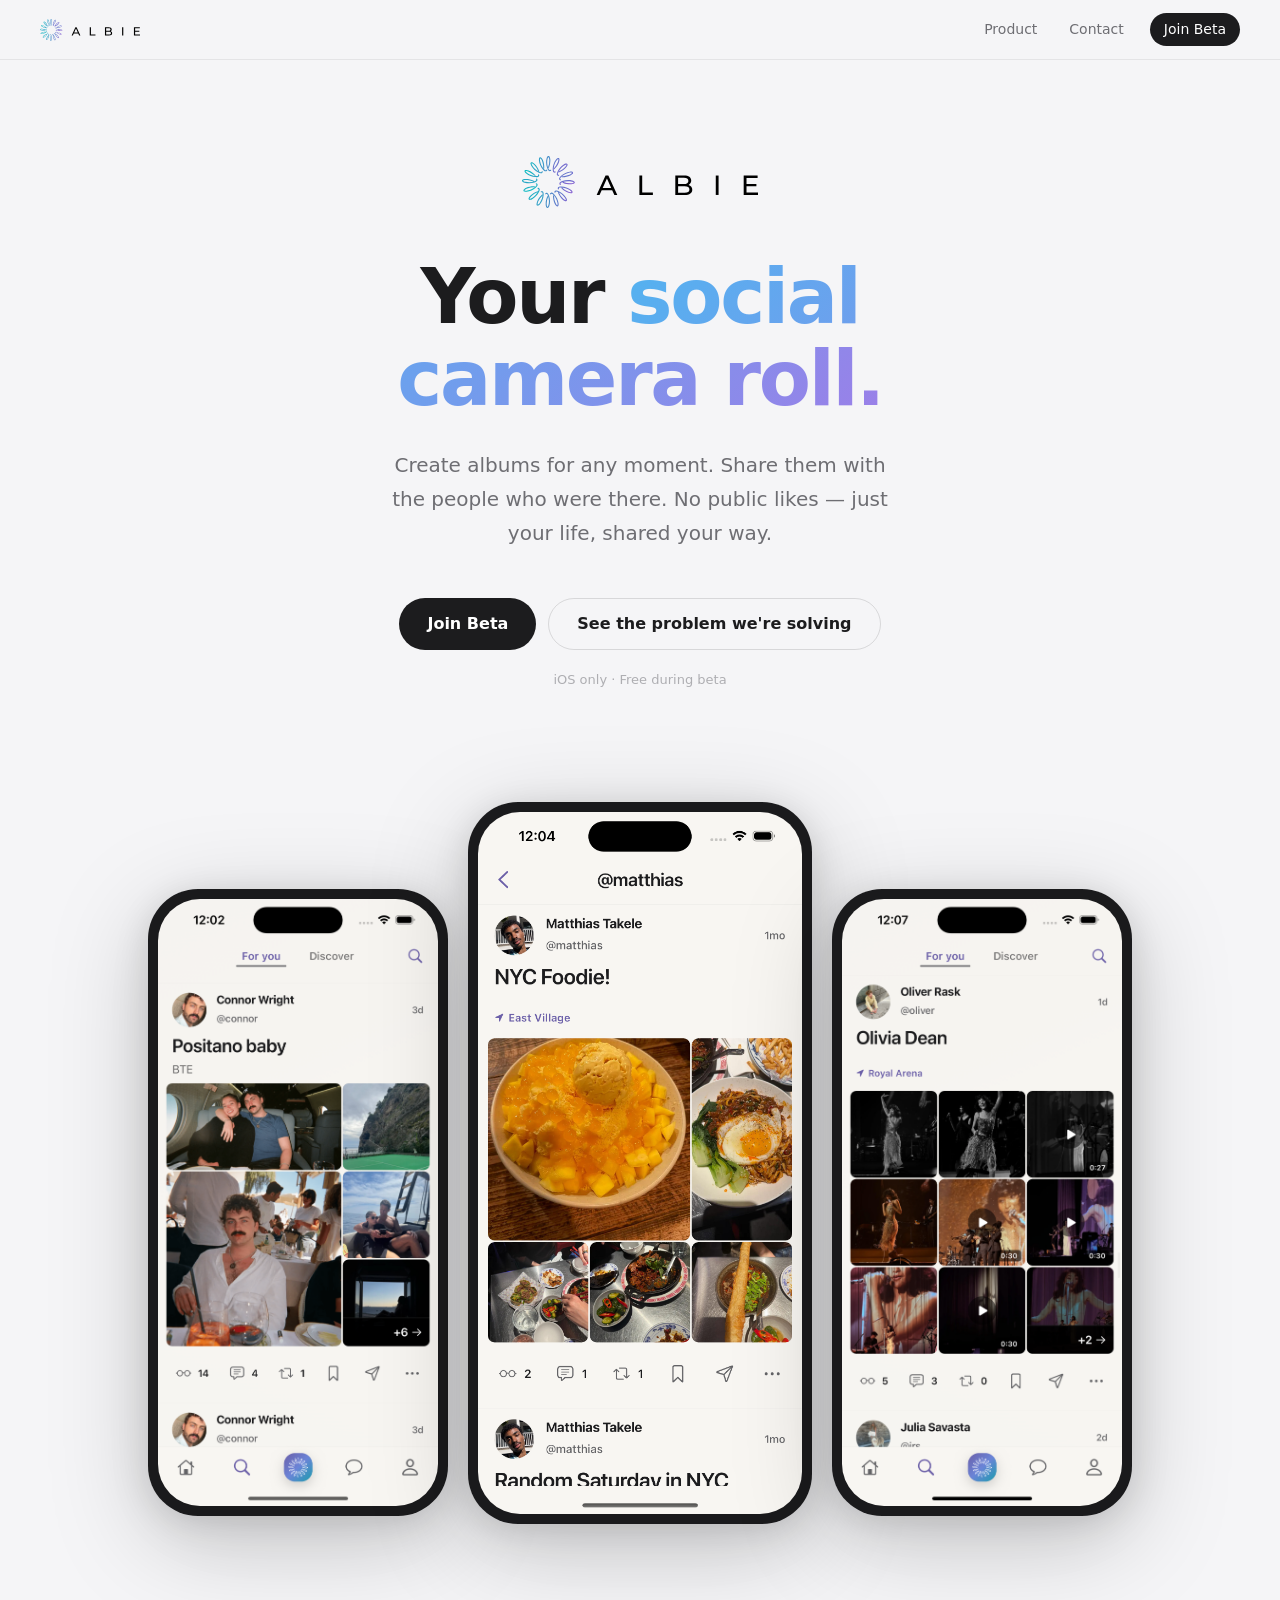
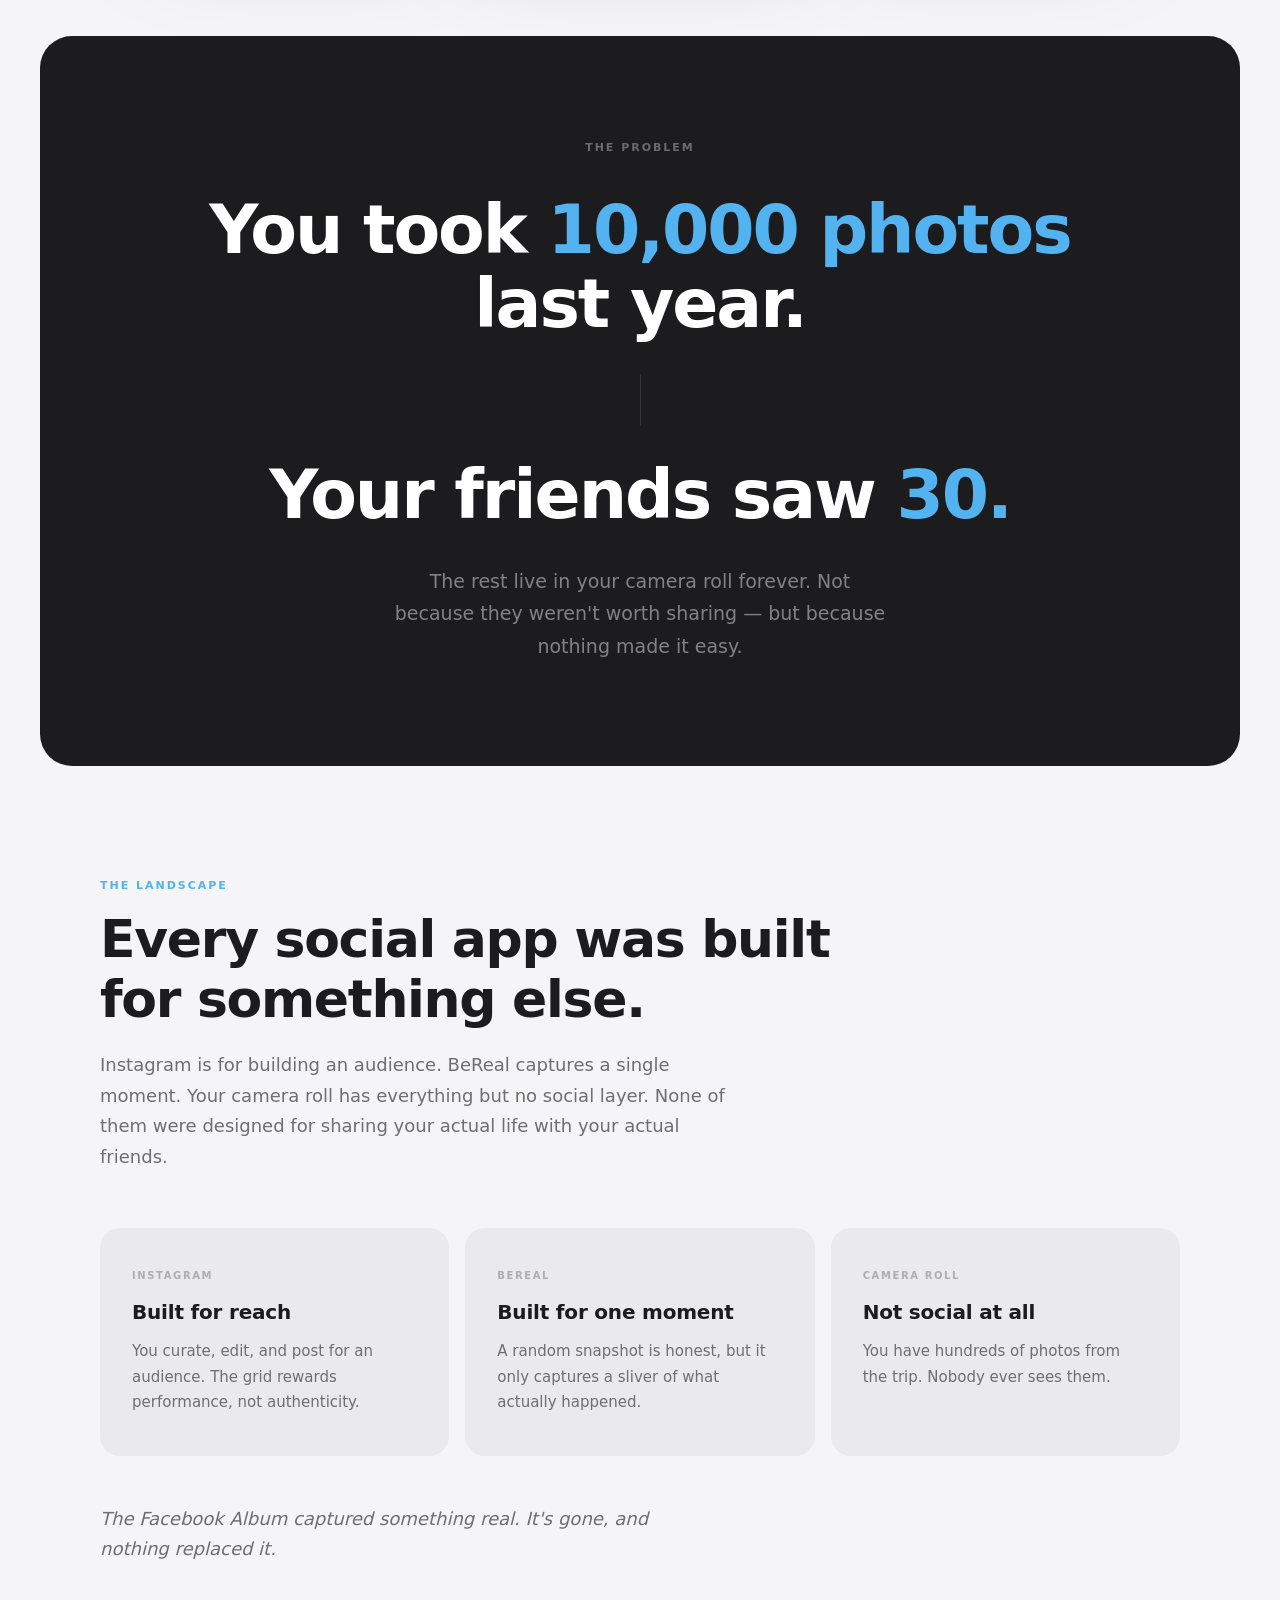
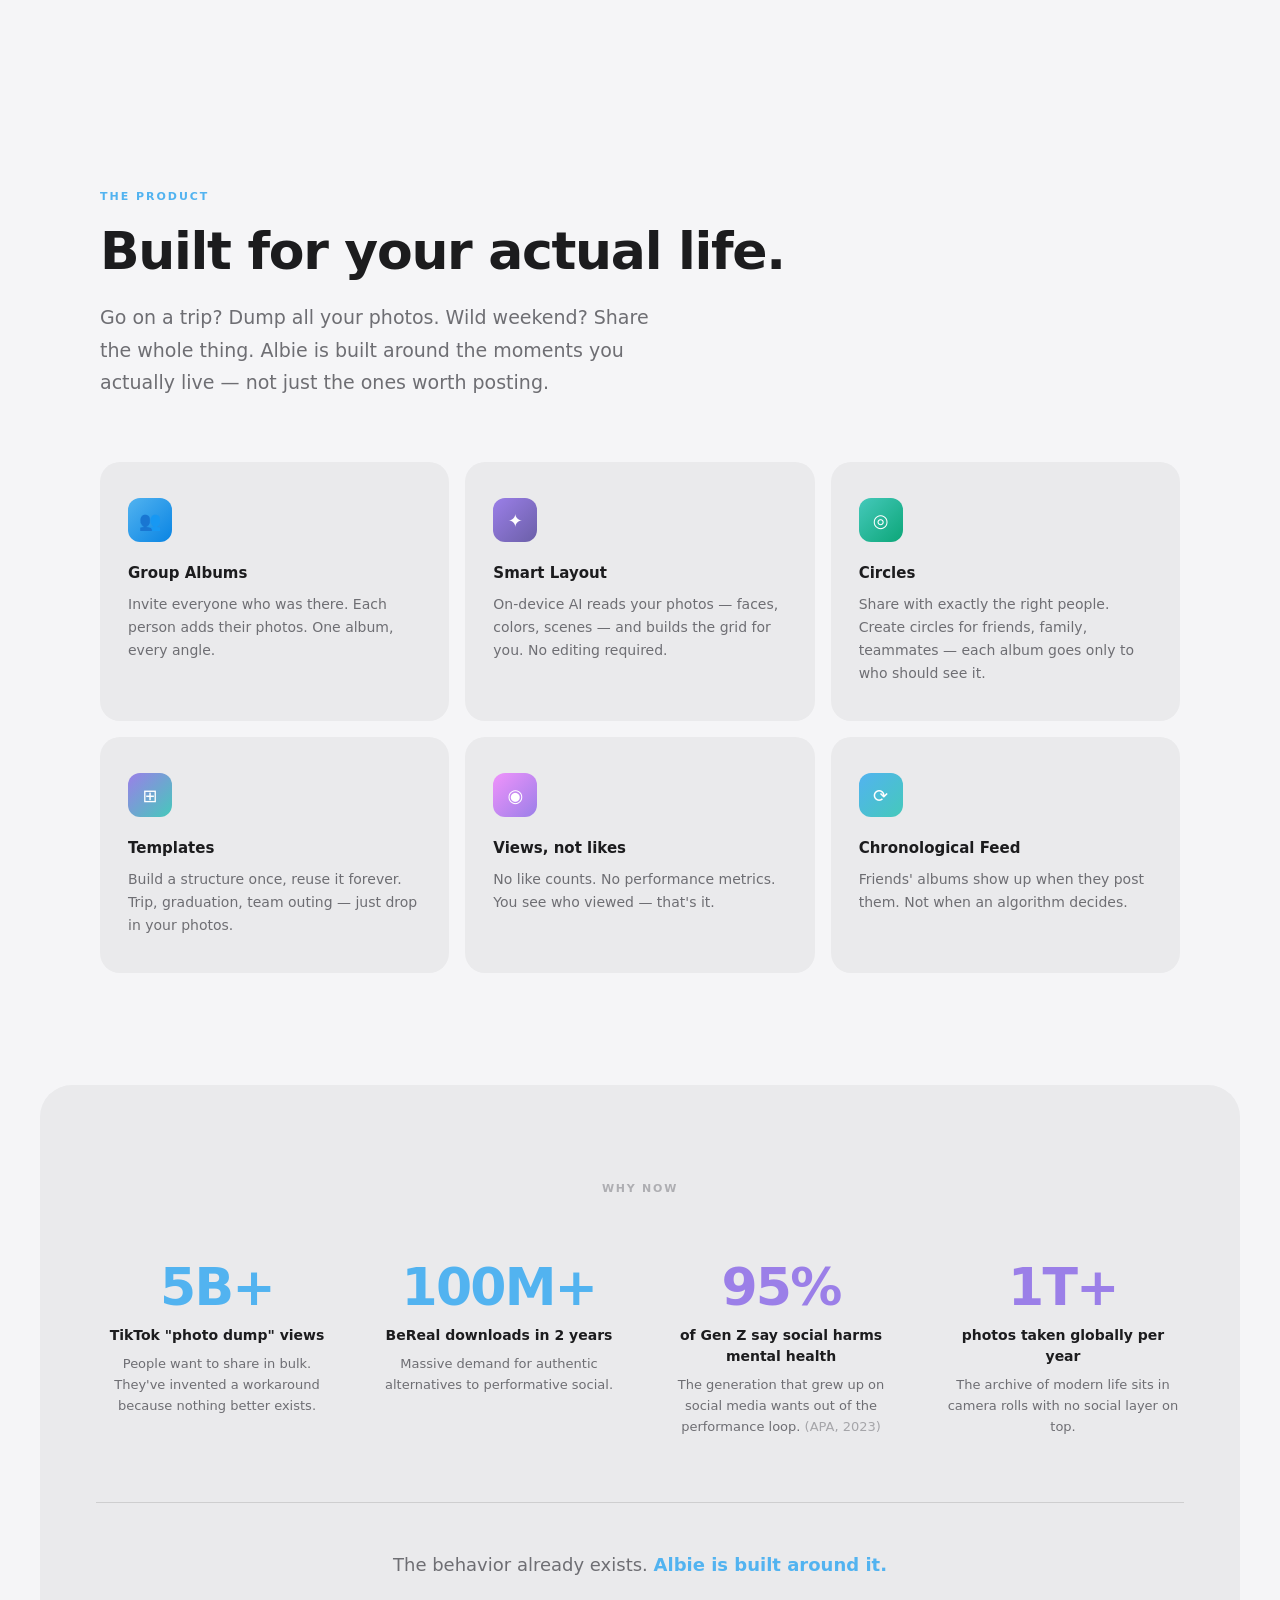
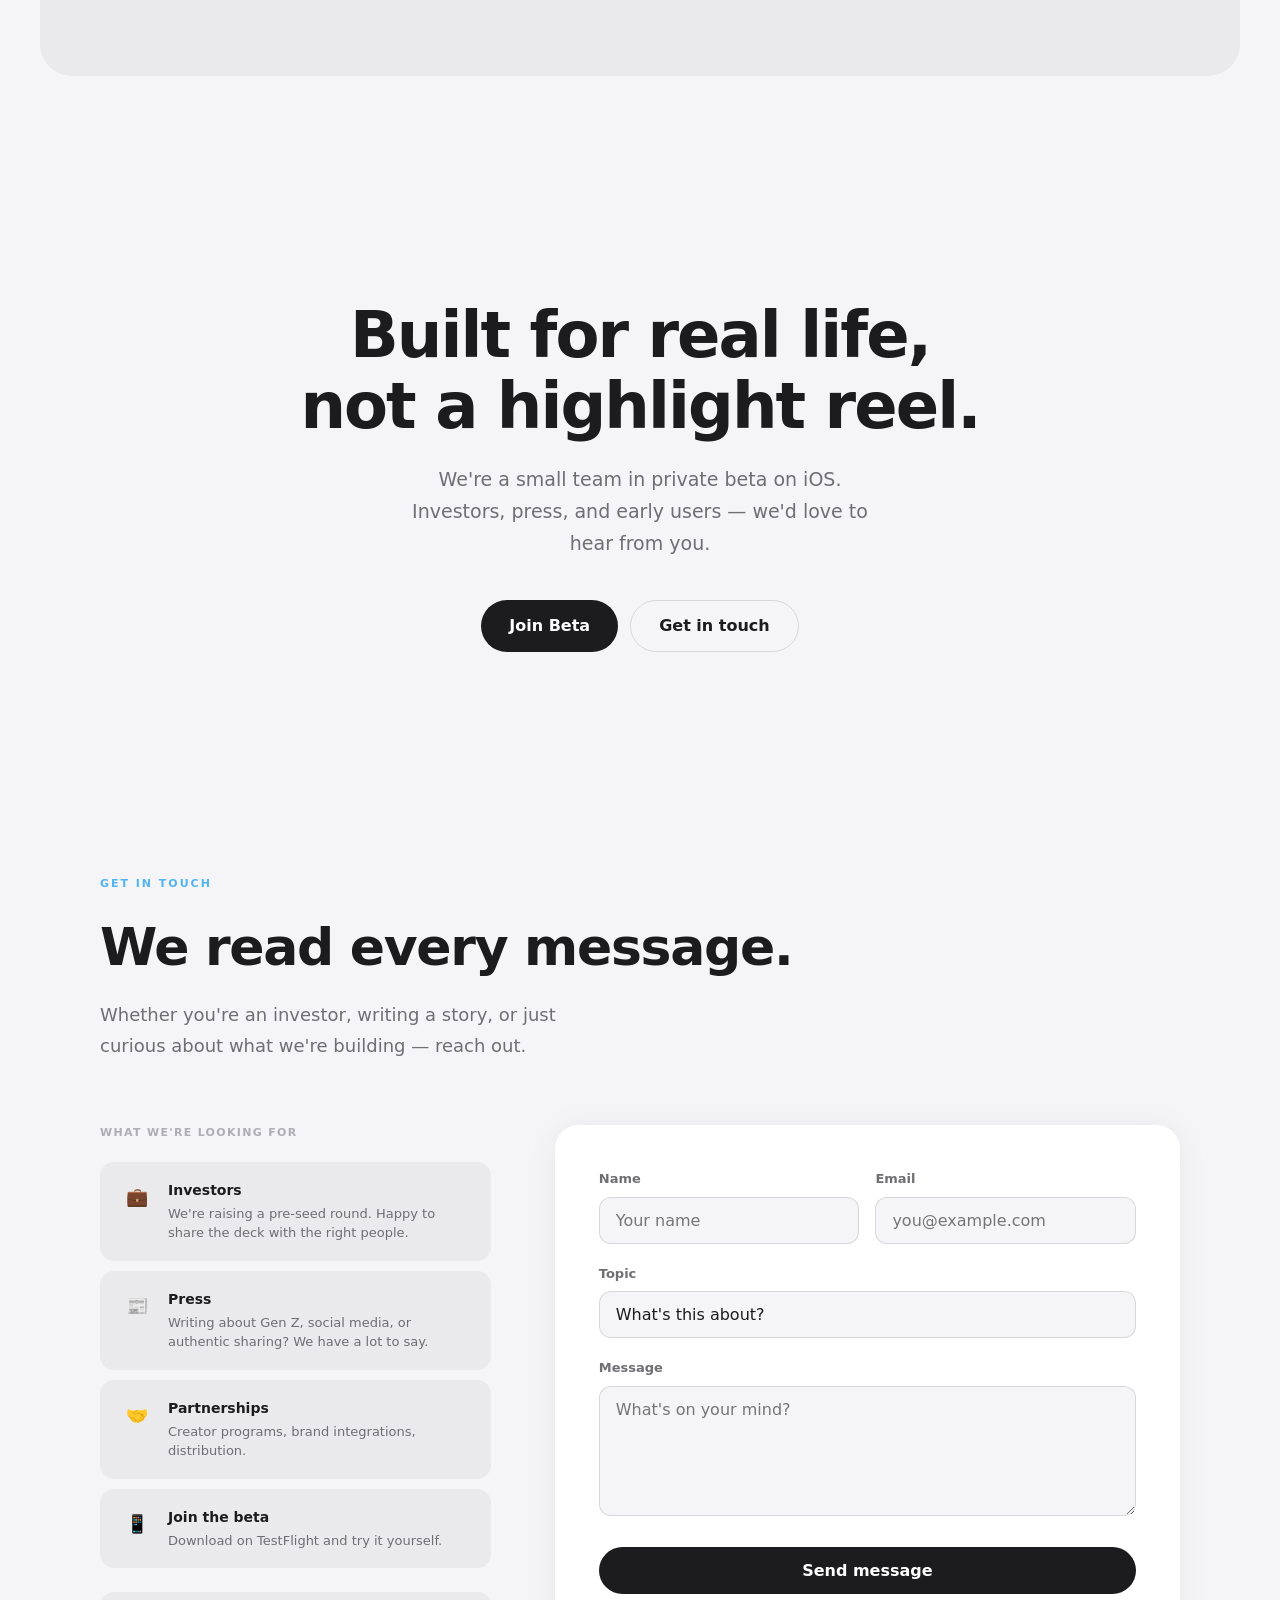
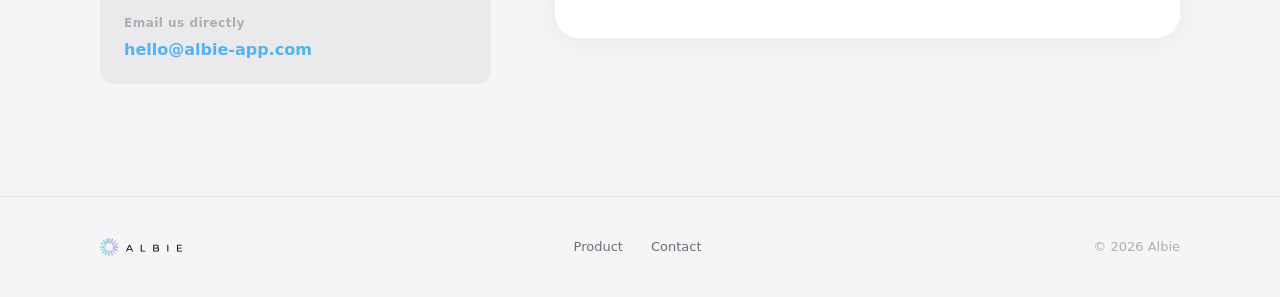
==== commit b4e3e6f8: "Shorten CTA label to 'Join Beta' Co-Authored-By: Claude Sonnet 4.6 <noreply@anthropic.com>" ====
--- a/index.html
+++ b/index.html
@@ -20,7 +20,7 @@
     <div class="nav-links">
       <a href="#product">Product</a>
       <a href="#contact">Contact</a>
-      <a href="https://testflight.apple.com/join/ATGr8Ppr" class="btn btn-primary nav-cta">Join the Private Beta</a>
+      <a href="https://testflight.apple.com/join/ATGr8Ppr" class="btn btn-primary nav-cta">Join Beta</a>
     </div>
   </nav>
 
@@ -42,7 +42,7 @@
 
         <div class="hero-cta">
           <a href="https://testflight.apple.com/join/ATGr8Ppr" class="btn btn-primary btn-lg">
-            Join the Private Beta
+            Join Beta
           </a>
           <a href="#problem" class="btn btn-ghost btn-lg">See the problem we're solving</a>
         </div>
@@ -215,7 +215,7 @@
       <p>We're a small team in private beta on iOS. Investors, press, and early users — we'd love to hear from you.</p>
       <div class="cta-actions">
         <a href="https://testflight.apple.com/join/ATGr8Ppr" class="btn btn-primary btn-lg">
-          Join the Private Beta
+          Join Beta
         </a>
         <a href="#contact" class="btn btn-ghost btn-lg">Get in touch</a>
       </div>
